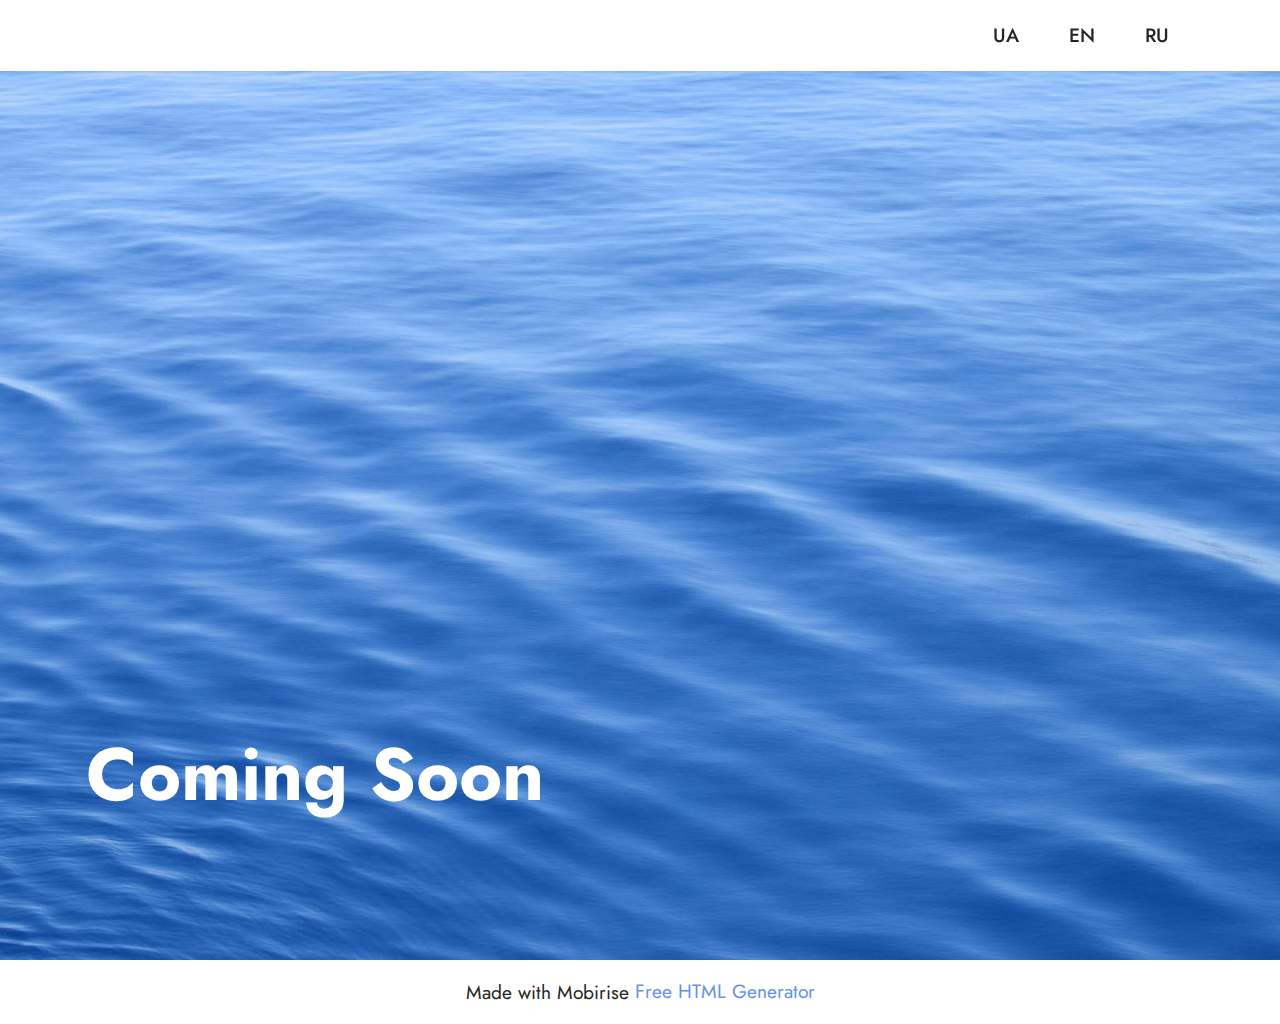
==== 1.html @ 1623196d "Add files via upload" ====
<!DOCTYPE html>
<html  >
<head>
  <!-- Site made with Mobirise Website Builder v5.6.11, https://mobirise.com -->
  <meta charset="UTF-8">
  <meta http-equiv="X-UA-Compatible" content="IE=edge">
  <meta name="generator" content="Mobirise v5.6.11, mobirise.com">
  <meta name="twitter:card" content="summary_large_image"/>
  <meta name="twitter:image:src" content="assets/images/1-meta.jpg">
  <meta property="og:image" content="assets/images/1-meta.jpg">
  <meta name="twitter:title" content="Корекція Гуманітарних Аномалій">
  <meta name="viewport" content="width=device-width, initial-scale=1, minimum-scale=1">
  <link rel="shortcut icon" href="assets/images/safe-1-128x128-1.png" type="image/x-icon">
  <meta name="description" content="">
  
  
  <title>Корекція Гуманітарних Аномалій</title>
  <link rel="stylesheet" href="assets/bootstrap/css/bootstrap.min.css">
  <link rel="stylesheet" href="assets/bootstrap/css/bootstrap-grid.min.css">
  <link rel="stylesheet" href="assets/bootstrap/css/bootstrap-reboot.min.css">
  <link rel="stylesheet" href="assets/dropdown/css/style.css">
  <link rel="stylesheet" href="assets/socicon/css/styles.css">
  <link rel="stylesheet" href="assets/theme/css/style.css">
  <link rel="preload" href="https://fonts.googleapis.com/css?family=Jost:100,200,300,400,500,600,700,800,900,100i,200i,300i,400i,500i,600i,700i,800i,900i&display=swap" as="style" onload="this.onload=null;this.rel='stylesheet'">
  <noscript><link rel="stylesheet" href="https://fonts.googleapis.com/css?family=Jost:100,200,300,400,500,600,700,800,900,100i,200i,300i,400i,500i,600i,700i,800i,900i&display=swap"></noscript>
  <link rel="preload" as="style" href="assets/mobirise/css/mbr-additional.css"><link rel="stylesheet" href="assets/mobirise/css/mbr-additional.css" type="text/css">
  
  
  
  
</head>
<body>
  
  <section data-bs-version="5.1" class="menu menu3 cid-tgyKdeMdoq" once="menu" id="menu3-1c">
    
    <nav class="navbar navbar-dropdown navbar-fixed-top navbar-expand-lg">
        <div class="container">
            <div class="navbar-brand">
                
                
            </div>
            <button class="navbar-toggler" type="button" data-toggle="collapse" data-bs-toggle="collapse" data-target="#navbarSupportedContent" data-bs-target="#navbarSupportedContent" aria-controls="navbarNavAltMarkup" aria-expanded="false" aria-label="Toggle navigation">
                <div class="hamburger">
                    <span></span>
                    <span></span>
                    <span></span>
                    <span></span>
                </div>
            </button>
            <div class="collapse navbar-collapse" id="navbarSupportedContent">
                <ul class="navbar-nav nav-dropdown nav-right navbar-nav-top-padding" data-app-modern-menu="true"><li class="nav-item"><a class="nav-link link text-black text-primary display-7" href="1.html">UA</a></li>
                    <li class="nav-item"><a class="nav-link link text-black text-primary display-7" href="index.html">EN</a></li>
                    <li class="nav-item"><a class="nav-link link text-black text-primary display-7" href="2.html">RU</a>
                    </li></ul>
                
                
            </div>
        </div>
    </nav>
</section>

<section data-bs-version="5.1" class="header4 cid-tgyqxJdFfT mbr-fullscreen" id="header4-15">

    
    
    <div class="container">
        <div class="row">
            <div class="content-wrap">
                <h1 class="mbr-section-title mbr-fonts-style mbr-white mb-3 display-1"><strong>Coming Soon</strong></h1>
                
                

                
            </div>
        </div>
    </div>
</section><section class="display-7" style="padding: 0;align-items: center;justify-content: center;flex-wrap: wrap;    align-content: center;display: flex;position: relative;height: 4rem;"><a href="https://mobiri.se/1626405" style="flex: 1 1;height: 4rem;position: absolute;width: 100%;z-index: 1;"><img alt="" style="height: 4rem;" src="[data-uri]"></a><p style="margin: 0;text-align: center;" class="display-7">Made with Mobirise &#8204;</p><a style="z-index:1" href="https://mobirise.com/html-builder.html">Free HTML Generator</a></section><script src="assets/bootstrap/js/bootstrap.bundle.min.js"></script>  <script src="assets/smoothscroll/smooth-scroll.js"></script>  <script src="assets/ytplayer/index.js"></script>  <script src="assets/dropdown/js/navbar-dropdown.js"></script>  <script src="assets/theme/js/script.js"></script>  
  
  
</body>
</html>
---- assets/dropdown/css/style.css ----
.navbar-dropdown {
  left: 0;
  padding: 0;
  position: absolute;
  right: 0;
  top: 0;
  transition: all 0.45s ease;
  z-index: 1030;
  background: #282828; }
  .navbar-dropdown .navbar-logo {
    margin-right: 0.8rem;
    transition: margin 0.3s ease-in-out;
    vertical-align: middle; }
    .navbar-dropdown .navbar-logo img {
      height: 3.125rem;
      transition: all 0.3s ease-in-out; }
    .navbar-dropdown .navbar-logo.mbr-iconfont {
      font-size: 3.125rem;
      line-height: 3.125rem; }
  .navbar-dropdown .navbar-caption {
    font-weight: 700;
    white-space: normal;
    vertical-align: -4px;
    line-height: 3.125rem !important; }
    .navbar-dropdown .navbar-caption, .navbar-dropdown .navbar-caption:hover {
      color: inherit;
      text-decoration: none; }
  .navbar-dropdown .mbr-iconfont + .navbar-caption {
    vertical-align: -1px; }
  .navbar-dropdown.navbar-fixed-top {
    position: fixed; }
  .navbar-dropdown .navbar-brand span {
    vertical-align: -4px; }
  .navbar-dropdown.bg-color.transparent {
    background: none; }
  .navbar-dropdown.navbar-short .navbar-brand {
    padding: 0.625rem 0; }
    .navbar-dropdown.navbar-short .navbar-brand span {
      vertical-align: -1px; }
  .navbar-dropdown.navbar-short .navbar-caption {
    line-height: 2.375rem !important;
    vertical-align: -2px; }
  .navbar-dropdown.navbar-short .navbar-logo {
    margin-right: 0.5rem; }
    .navbar-dropdown.navbar-short .navbar-logo img {
      height: 2.375rem; }
    .navbar-dropdown.navbar-short .navbar-logo.mbr-iconfont {
      font-size: 2.375rem;
      line-height: 2.375rem; }
  .navbar-dropdown.navbar-short .mbr-table-cell {
    height: 3.625rem; }
  .navbar-dropdown .navbar-close {
    left: 0.6875rem;
    position: fixed;
    top: 0.75rem;
    z-index: 1000; }
  .navbar-dropdown .hamburger-icon {
    content: "";
    display: inline-block;
    vertical-align: middle;
    width: 16px;
    -webkit-box-shadow: 0 -6px 0 1px #282828,0 0 0 1px #282828,0 6px 0 1px #282828;
    -moz-box-shadow: 0 -6px 0 1px #282828,0 0 0 1px #282828,0 6px 0 1px #282828;
    box-shadow: 0 -6px 0 1px #282828,0 0 0 1px #282828,0 6px 0 1px #282828; }

.dropdown-menu .dropdown-toggle[data-toggle="dropdown-submenu"]::after {
  border-bottom: 0.35em solid transparent;
  border-left: 0.35em solid;
  border-right: 0;
  border-top: 0.35em solid transparent;
  margin-left: 0.3rem; }

.dropdown-menu .dropdown-item:focus {
  outline: 0; }

.nav-dropdown {
  font-size: 0.75rem;
  font-weight: 500;
  height: auto !important; }
  .nav-dropdown .nav-btn {
    padding-left: 1rem; }
  .nav-dropdown .link {
    margin: .667em 1.667em;
    font-weight: 500;
    padding: 0;
    transition: color .2s ease-in-out; }
    .nav-dropdown .link.dropdown-toggle {
      margin-right: 2.583em; }
      .nav-dropdown .link.dropdown-toggle::after {
        margin-left: .25rem;
        border-top: 0.35em solid;
        border-right: 0.35em solid transparent;
        border-left: 0.35em solid transparent;
        border-bottom: 0; }
      .nav-dropdown .link.dropdown-toggle[aria-expanded="true"] {
        margin: 0;
        padding: 0.667em 3.263em  0.667em 1.667em; }
  .nav-dropdown .link::after,
  .nav-dropdown .dropdown-item::after {
    color: inherit; }
  .nav-dropdown .btn {
    font-size: 0.75rem;
    font-weight: 700;
    letter-spacing: 0;
    margin-bottom: 0;
    padding-left: 1.25rem;
    padding-right: 1.25rem; }
  .nav-dropdown .dropdown-menu {
    border-radius: 0;
    border: 0;
    left: 0;
    margin: 0;
    padding-bottom: 1.25rem;
    padding-top: 1.25rem;
    position: relative; }
  .nav-dropdown .dropdown-submenu {
    margin-left: 0.125rem;
    top: 0; }
  .nav-dropdown .dropdown-item {
    font-weight: 500;
    line-height: 2;
    padding: 0.3846em 4.615em 0.3846em 1.5385em;
    position: relative;
    transition: color .2s ease-in-out, background-color .2s ease-in-out; }
    .nav-dropdown .dropdown-item::after {
      margin-top: -0.3077em;
      position: absolute;
      right: 1.1538em;
      top: 50%; }
    .nav-dropdown .dropdown-item:focus, .nav-dropdown .dropdown-item:hover {
      background: none; }

@media (max-width: 767px) {
  .nav-dropdown.navbar-toggleable-sm {
    bottom: 0;
    display: none;
    left: 0;
    overflow-x: hidden;
    position: fixed;
    top: 0;
    transform: translateX(-100%);
    -ms-transform: translateX(-100%);
    -webkit-transform: translateX(-100%);
    width: 18.75rem;
    z-index: 999; } }
.nav-dropdown.navbar-toggleable-xl {
  bottom: 0;
  display: none;
  left: 0;
  overflow-x: hidden;
  position: fixed;
  top: 0;
  transform: translateX(-100%);
  -ms-transform: translateX(-100%);
  -webkit-transform: translateX(-100%);
  width: 18.75rem;
  z-index: 999; }

.nav-dropdown-sm {
  display: block !important;
  overflow-x: hidden;
  overflow: auto;
  padding-top: 3.875rem; }
  .nav-dropdown-sm::after {
    content: "";
    display: block;
    height: 3rem;
    width: 100%; }
  .nav-dropdown-sm.collapse.in ~ .navbar-close {
    display: block !important; }
  .nav-dropdown-sm.collapsing, .nav-dropdown-sm.collapse.in {
    transform: translateX(0);
    -ms-transform: translateX(0);
    -webkit-transform: translateX(0);
    transition: all 0.25s ease-out;
    -webkit-transition: all 0.25s ease-out;
    background: #282828; }
  .nav-dropdown-sm.collapsing[aria-expanded="false"] {
    transform: translateX(-100%);
    -ms-transform: translateX(-100%);
    -webkit-transform: translateX(-100%); }
  .nav-dropdown-sm .nav-item {
    display: block;
    margin-left: 0 !important;
    padding-left: 0; }
  .nav-dropdown-sm .link,
  .nav-dropdown-sm .dropdown-item {
    border-top: 1px dotted rgba(255, 255, 255, 0.1);
    font-size: 0.8125rem;
    line-height: 1.6;
    margin: 0 !important;
    padding: 0.875rem 2.4rem 0.875rem 1.5625rem !important;
    position: relative;
    white-space: normal; }
    .nav-dropdown-sm .link:focus, .nav-dropdown-sm .link:hover,
    .nav-dropdown-sm .dropdown-item:focus,
    .nav-dropdown-sm .dropdown-item:hover {
      background: rgba(0, 0, 0, 0.2) !important;
      color: #c0a375; }
  .nav-dropdown-sm .nav-btn {
    position: relative;
    padding: 1.5625rem 1.5625rem 0 1.5625rem; }
    .nav-dropdown-sm .nav-btn::before {
      border-top: 1px dotted rgba(255, 255, 255, 0.1);
      content: "";
      left: 0;
      position: absolute;
      top: 0;
      width: 100%; }
    .nav-dropdown-sm .nav-btn + .nav-btn {
      padding-top: 0.625rem; }
      .nav-dropdown-sm .nav-btn + .nav-btn::before {
        display: none; }
  .nav-dropdown-sm .btn {
    padding: 0.625rem 0; }
  .nav-dropdown-sm .dropdown-toggle[data-toggle="dropdown-submenu"]::after {
    margin-left: .25rem;
    border-top: 0.35em solid;
    border-right: 0.35em solid transparent;
    border-left: 0.35em solid transparent;
    border-bottom: 0; }
  .nav-dropdown-sm .dropdown-toggle[data-toggle="dropdown-submenu"][aria-expanded="true"]::after {
    border-top: 0;
    border-right: 0.35em solid transparent;
    border-left: 0.35em solid transparent;
    border-bottom: 0.35em solid; }
  .nav-dropdown-sm .dropdown-menu {
    margin: 0;
    padding: 0;
    position: relative;
    top: 0;
    left: 0;
    width: 100%;
    border: 0;
    float: none;
    border-radius: 0;
    background: none; }
  .nav-dropdown-sm .dropdown-submenu {
    left: 100%;
    margin-left: 0.125rem;
    margin-top: -1.25rem;
    top: 0; }

.navbar-toggleable-sm .nav-dropdown .dropdown-menu {
  position: absolute; }

.navbar-toggleable-sm .nav-dropdown .dropdown-submenu {
  left: 100%;
  margin-left: 0.125rem;
  margin-top: -1.25rem;
  top: 0; }

.navbar-toggleable-sm.opened .nav-dropdown .dropdown-menu {
  position: relative; }

.navbar-toggleable-sm.opened .nav-dropdown .dropdown-submenu {
  left: 0;
  margin-left: 00rem;
  margin-top: 0rem;
  top: 0; }

.is-builder .nav-dropdown.collapsing {
  transition: none !important; }
---- assets/socicon/css/styles.css ----
@charset "UTF-8";

@font-face {
  font-family: 'Socicon';
  src:  url('../fonts/socicon.eot');
  src:  url('../fonts/socicon.eot?#iefix') format('embedded-opentype'),
    url('../fonts/socicon.woff2') format('woff2'),
    url('../fonts/socicon.ttf') format('truetype'),
    url('../fonts/socicon.woff') format('woff'),
    url('../fonts/socicon.svg#socicon') format('svg');
  font-weight: normal;
  font-style: normal;
  font-display: swap;
}

[data-icon]:before {
  font-family: "socicon" !important;
  content: attr(data-icon);
  font-style: normal !important;
  font-weight: normal !important;
  font-variant: normal !important;
  text-transform: none !important;
  speak: none;
  line-height: 1;
  -webkit-font-smoothing: antialiased;
  -moz-osx-font-smoothing: grayscale;
}

[class^="socicon-"], [class*=" socicon-"] {
  /* use !important to prevent issues with browser extensions that change fonts */
  font-family: 'Socicon' !important;
  speak: none;
  font-style: normal;
  font-weight: normal;
  font-variant: normal;
  text-transform: none;
  line-height: 1;

  /* Better Font Rendering =========== */
  -webkit-font-smoothing: antialiased;
  -moz-osx-font-smoothing: grayscale;
}

.socicon-eitaa:before {
  content: "\e97c";
}
.socicon-soroush:before {
  content: "\e97d";
}
.socicon-bale:before {
  content: "\e97e";
}
.socicon-zazzle:before {
  content: "\e97b";
}
.socicon-society6:before {
  content: "\e97a";
}
.socicon-redbubble:before {
  content: "\e979";
}
.socicon-avvo:before {
  content: "\e978";
}
.socicon-stitcher:before {
  content: "\e977";
}
.socicon-googlehangouts:before {
  content: "\e974";
}
.socicon-dlive:before {
  content: "\e975";
}
.socicon-vsco:before {
  content: "\e976";
}
.socicon-flipboard:before {
  content: "\e973";
}
.socicon-ubuntu:before {
  content: "\e958";
}
.socicon-artstation:before {
  content: "\e959";
}
.socicon-invision:before {
  content: "\e95a";
}
.socicon-torial:before {
  content: "\e95b";
}
.socicon-collectorz:before {
  content: "\e95c";
}
.socicon-seenthis:before {
  content: "\e95d";
}
.socicon-googleplaymusic:before {
  content: "\e95e";
}
.socicon-debian:before {
  content: "\e95f";
}
.socicon-filmfreeway:before {
  content: "\e960";
}
.socicon-gnome:before {
  content: "\e961";
}
.socicon-itchio:before {
  content: "\e962";
}
.socicon-jamendo:before {
  content: "\e963";
}
.socicon-mix:before {
  content: "\e964";
}
.socicon-sharepoint:before {
  content: "\e965";
}
.socicon-tinder:before {
  content: "\e966";
}
.socicon-windguru:before {
  content: "\e967";
}
.socicon-cdbaby:before {
  content: "\e968";
}
.socicon-elementaryos:before {
  content: "\e969";
}
.socicon-stage32:before {
  content: "\e96a";
}
.socicon-tiktok:before {
  content: "\e96b";
}
.socicon-gitter:before {
  content: "\e96c";
}
.socicon-letterboxd:before {
  content: "\e96d";
}
.socicon-threema:before {
  content: "\e96e";
}
.socicon-splice:before {
  content: "\e96f";
}
.socicon-metapop:before {
  content: "\e970";
}
.socicon-naver:before {
  content: "\e971";
}
.socicon-remote:before {
  content: "\e972";
}
.socicon-internet:before {
  content: "\e957";
}
.socicon-moddb:before {
  content: "\e94b";
}
.socicon-indiedb:before {
  content: "\e94c";
}
.socicon-traxsource:before {
  content: "\e94d";
}
.socicon-gamefor:before {
  content: "\e94e";
}
.socicon-pixiv:before {
  content: "\e94f";
}
.socicon-myanimelist:before {
  content: "\e950";
}
.socicon-blackberry:before {
  content: "\e951";
}
.socicon-wickr:before {
  content: "\e952";
}
.socicon-spip:before {
  content: "\e953";
}
.socicon-napster:before {
  content: "\e954";
}
.socicon-beatport:before {
  content: "\e955";
}
.socicon-hackerone:before {
  content: "\e956";
}
.socicon-hackernews:before {
  content: "\e946";
}
.socicon-smashwords:before {
  content: "\e947";
}
.socicon-kobo:before {
  content: "\e948";
}
.socicon-bookbub:before {
  content: "\e949";
}
.socicon-mailru:before {
  content: "\e94a";
}
.socicon-gitlab:before {
  content: "\e945";
}
.socicon-instructables:before {
  content: "\e944";
}
.socicon-portfolio:before {
  content: "\e943";
}
.socicon-codered:before {
  content: "\e940";
}
.socicon-origin:before {
  content: "\e941";
}
.socicon-nextdoor:before {
  content: "\e942";
}
.socicon-udemy:before {
  content: "\e93f";
}
.socicon-livemaster:before {
  content: "\e93e";
}
.socicon-crunchbase:before {
  content: "\e93b";
}
.socicon-homefy:before {
  content: "\e93c";
}
.socicon-calendly:before {
  content: "\e93d";
}
.socicon-realtor:before {
  content: "\e90f";
}
.socicon-tidal:before {
  content: "\e910";
}
.socicon-qobuz:before {
  content: "\e911";
}
.socicon-natgeo:before {
  content: "\e912";
}
.socicon-mastodon:before {
  content: "\e913";
}
.socicon-unsplash:before {
  content: "\e914";
}
.socicon-homeadvisor:before {
  content: "\e915";
}
.socicon-angieslist:before {
  content: "\e916";
}
.socicon-codepen:before {
  content: "\e917";
}
.socicon-slack:before {
  content: "\e918";
}
.socicon-openaigym:before {
  content: "\e919";
}
.socicon-logmein:before {
  content: "\e91a";
}
.socicon-fiverr:before {
  content: "\e91b";
}
.socicon-gotomeeting:before {
  content: "\e91c";
}
.socicon-aliexpress:before {
  content: "\e91d";
}
.socicon-guru:before {
  content: "\e91e";
}
.socicon-appstore:before {
  content: "\e91f";
}
.socicon-homes:before {
  content: "\e920";
}
.socicon-zoom:before {
  content: "\e921";
}
.socicon-alibaba:before {
  content: "\e922";
}
.socicon-craigslist:before {
  content: "\e923";
}
.socicon-wix:before {
  content: "\e924";
}
.socicon-redfin:before {
  content: "\e925";
}
.socicon-googlecalendar:before {
  content: "\e926";
}
.socicon-shopify:before {
  content: "\e927";
}
.socicon-freelancer:before {
  content: "\e928";
}
.socicon-seedrs:before {
  content: "\e929";
}
.socicon-bing:before {
  content: "\e92a";
}
.socicon-doodle:before {
  content: "\e92b";
}
.socicon-bonanza:before {
  content: "\e92c";
}
.socicon-squarespace:before {
  content: "\e92d";
}
.socicon-toptal:before {
  content: "\e92e";
}
.socicon-gust:before {
  content: "\e92f";
}
.socicon-ask:before {
  content: "\e930";
}
.socicon-trulia:before {
  content: "\e931";
}
.socicon-loomly:before {
  content: "\e932";
}
.socicon-ghost:before {
  content: "\e933";
}
.socicon-upwork:before {
  content: "\e934";
}
.socicon-fundable:before {
  content: "\e935";
}
.socicon-booking:before {
  content: "\e936";
}
.socicon-googlemaps:before {
  content: "\e937";
}
.socicon-zillow:before {
  content: "\e938";
}
.socicon-niconico:before {
  content: "\e939";
}
.socicon-toneden:before {
  content: "\e93a";
}
.socicon-augment:before {
  content: "\e908";
}
.socicon-bitbucket:before {
  content: "\e909";
}
.socicon-fyuse:before {
  content: "\e90a";
}
.socicon-yt-gaming:before {
  content: "\e90b";
}
.socicon-sketchfab:before {
  content: "\e90c";
}
.socicon-mobcrush:before {
  content: "\e90d";
}
.socicon-microsoft:before {
  content: "\e90e";
}
.socicon-pandora:before {
  content: "\e907";
}
.socicon-messenger:before {
  content: "\e906";
}
.socicon-gamewisp:before {
  content: "\e905";
}
.socicon-bloglovin:before {
  content: "\e904";
}
.socicon-tunein:before {
  content: "\e903";
}
.socicon-gamejolt:before {
  content: "\e901";
}
.socicon-trello:before {
  content: "\e902";
}
.socicon-spreadshirt:before {
  content: "\e900";
}
.socicon-500px:before {
  content: "\e000";
}
.socicon-8tracks:before {
  content: "\e001";
}
.socicon-airbnb:before {
  content: "\e002";
}
.socicon-alliance:before {
  content: "\e003";
}
.socicon-amazon:before {
  content: "\e004";
}
.socicon-amplement:before {
  content: "\e005";
}
.socicon-android:before {
  content: "\e006";
}
.socicon-angellist:before {
  content: "\e007";
}
.socicon-apple:before {
  content: "\e008";
}
.socicon-appnet:before {
  content: "\e009";
}
.socicon-baidu:before {
  content: "\e00a";
}
.socicon-bandcamp:before {
  content: "\e00b";
}
.socicon-battlenet:before {
  content: "\e00c";
}
.socicon-mixer:before {
  content: "\e00d";
}
.socicon-bebee:before {
  content: "\e00e";
}
.socicon-bebo:before {
  content: "\e00f";
}
.socicon-behance:before {
  content: "\e010";
}
.socicon-blizzard:before {
  content: "\e011";
}
.socicon-blogger:before {
  content: "\e012";
}
.socicon-buffer:before {
  content: "\e013";
}
.socicon-chrome:before {
  content: "\e014";
}
.socicon-coderwall:before {
  content: "\e015";
}
.socicon-curse:before {
  content: "\e016";
}
.socicon-dailymotion:before {
  content: "\e017";
}
.socicon-deezer:before {
  content: "\e018";
}
.socicon-delicious:before {
  content: "\e019";
}
.socicon-deviantart:before {
  content: "\e01a";
}
.socicon-diablo:before {
  content: "\e01b";
}
.socicon-digg:before {
  content: "\e01c";
}
.socicon-discord:before {
  content: "\e01d";
}
.socicon-disqus:before {
  content: "\e01e";
}
.socicon-douban:before {
  content: "\e01f";
}
.socicon-draugiem:before {
  content: "\e020";
}
.socicon-dribbble:before {
  content: "\e021";
}
.socicon-drupal:before {
  content: "\e022";
}
.socicon-ebay:before {
  content: "\e023";
}
.socicon-ello:before {
  content: "\e024";
}
.socicon-endomodo:before {
  content: "\e025";
}
.socicon-envato:before {
  content: "\e026";
}
.socicon-etsy:before {
  content: "\e027";
}
.socicon-facebook:before {
  content: "\e028";
}
.socicon-feedburner:before {
  content: "\e029";
}
.socicon-filmweb:before {
  content: "\e02a";
}
.socicon-firefox:before {
  content: "\e02b";
}
.socicon-flattr:before {
  content: "\e02c";
}
.socicon-flickr:before {
  content: "\e02d";
}
.socicon-formulr:before {
  content: "\e02e";
}
.socicon-forrst:before {
  content: "\e02f";
}
.socicon-foursquare:before {
  content: "\e030";
}
.socicon-friendfeed:before {
  content: "\e031";
}
.socicon-github:before {
  content: "\e032";
}
.socicon-goodreads:before {
  content: "\e033";
}
.socicon-google:before {
  content: "\e034";
}
.socicon-googlescholar:before {
  content: "\e035";
}
.socicon-googlegroups:before {
  content: "\e036";
}
.socicon-googlephotos:before {
  content: "\e037";
}
.socicon-googleplus:before {
  content: "\e038";
}
.socicon-grooveshark:before {
  content: "\e039";
}
.socicon-hackerrank:before {
  content: "\e03a";
}
.socicon-hearthstone:before {
  content: "\e03b";
}
.socicon-hellocoton:before {
  content: "\e03c";
}
.socicon-heroes:before {
  content: "\e03d";
}
.socicon-smashcast:before {
  content: "\e03e";
}
.socicon-horde:before {
  content: "\e03f";
}
.socicon-houzz:before {
  content: "\e040";
}
.socicon-icq:before {
  content: "\e041";
}
.socicon-identica:before {
  content: "\e042";
}
.socicon-imdb:before {
  content: "\e043";
}
.socicon-instagram:before {
  content: "\e044";
}
.socicon-issuu:before {
  content: "\e045";
}
.socicon-istock:before {
  content: "\e046";
}
.socicon-itunes:before {
  content: "\e047";
}
.socicon-keybase:before {
  content: "\e048";
}
.socicon-lanyrd:before {
  content: "\e049";
}
.socicon-lastfm:before {
  content: "\e04a";
}
.socicon-line:before {
  content: "\e04b";
}
.socicon-linkedin:before {
  content: "\e04c";
}
.socicon-livejournal:before {
  content: "\e04d";
}
.socicon-lyft:before {
  content: "\e04e";
}
.socicon-macos:before {
  content: "\e04f";
}
.socicon-mail:before {
  content: "\e050";
}
.socicon-medium:before {
  content: "\e051";
}
.socicon-meetup:before {
  content: "\e052";
}
.socicon-mixcloud:before {
  content: "\e053";
}
.socicon-modelmayhem:before {
  content: "\e054";
}
.socicon-mumble:before {
  content: "\e055";
}
.socicon-myspace:before {
  content: "\e056";
}
.socicon-newsvine:before {
  content: "\e057";
}
.socicon-nintendo:before {
  content: "\e058";
}
.socicon-npm:before {
  content: "\e059";
}
.socicon-odnoklassniki:before {
  content: "\e05a";
}
.socicon-openid:before {
  content: "\e05b";
}
.socicon-opera:before {
  content: "\e05c";
}
.socicon-outlook:before {
  content: "\e05d";
}
.socicon-overwatch:before {
  content: "\e05e";
}
.socicon-patreon:before {
  content: "\e05f";
}
.socicon-paypal:before {
  content: "\e060";
}
.socicon-periscope:before {
  content: "\e061";
}
.socicon-persona:before {
  content: "\e062";
}
.socicon-pinterest:before {
  content: "\e063";
}
.socicon-play:before {
  content: "\e064";
}
.socicon-player:before {
  content: "\e065";
}
.socicon-playstation:before {
  content: "\e066";
}
.socicon-pocket:before {
  content: "\e067";
}
.socicon-qq:before {
  content: "\e068";
}
.socicon-quora:before {
  content: "\e069";
}
.socicon-raidcall:before {
  content: "\e06a";
}
.socicon-ravelry:before {
  content: "\e06b";
}
.socicon-reddit:before {
  content: "\e06c";
}
.socicon-renren:before {
  content: "\e06d";
}
.socicon-researchgate:before {
  content: "\e06e";
}
.socicon-residentadvisor:before {
  content: "\e06f";
}
.socicon-reverbnation:before {
  content: "\e070";
}
.socicon-rss:before {
  content: "\e071";
}
.socicon-sharethis:before {
  content: "\e072";
}
.socicon-skype:before {
  content: "\e073";
}
.socicon-slideshare:before {
  content: "\e074";
}
.socicon-smugmug:before {
  content: "\e075";
}
.socicon-snapchat:before {
  content: "\e076";
}
.socicon-songkick:before {
  content: "\e077";
}
.socicon-soundcloud:before {
  content: "\e078";
}
.socicon-spotify:before {
  content: "\e079";
}
.socicon-stackexchange:before {
  content: "\e07a";
}
.socicon-stackoverflow:before {
  content: "\e07b";
}
.socicon-starcraft:before {
  content: "\e07c";
}
.socicon-stayfriends:before {
  content: "\e07d";
}
.socicon-steam:before {
  content: "\e07e";
}
.socicon-storehouse:before {
  content: "\e07f";
}
.socicon-strava:before {
  content: "\e080";
}
.socicon-streamjar:before {
  content: "\e081";
}
.socicon-stumbleupon:before {
  content: "\e082";
}
.socicon-swarm:before {
  content: "\e083";
}
.socicon-teamspeak:before {
  content: "\e084";
}
.socicon-teamviewer:before {
  content: "\e085";
}
.socicon-technorati:before {
  content: "\e086";
}
.socicon-telegram:before {
  content: "\e087";
}
.socicon-tripadvisor:before {
  content: "\e088";
}
.socicon-tripit:before {
  content: "\e089";
}
.socicon-triplej:before {
  content: "\e08a";
}
.socicon-tumblr:before {
  content: "\e08b";
}
.socicon-twitch:before {
  content: "\e08c";
}
.socicon-twitter:before {
  content: "\e08d";
}
.socicon-uber:before {
  content: "\e08e";
}
.socicon-ventrilo:before {
  content: "\e08f";
}
.socicon-viadeo:before {
  content: "\e090";
}
.socicon-viber:before {
  content: "\e091";
}
.socicon-viewbug:before {
  content: "\e092";
}
.socicon-vimeo:before {
  content: "\e093";
}
.socicon-vine:before {
  content: "\e094";
}
.socicon-vkontakte:before {
  content: "\e095";
}
.socicon-warcraft:before {
  content: "\e096";
}
.socicon-wechat:before {
  content: "\e097";
}
.socicon-weibo:before {
  content: "\e098";
}
.socicon-whatsapp:before {
  content: "\e099";
}
.socicon-wikipedia:before {
  content: "\e09a";
}
.socicon-windows:before {
  content: "\e09b";
}
.socicon-wordpress:before {
  content: "\e09c";
}
.socicon-wykop:before {
  content: "\e09d";
}
.socicon-xbox:before {
  content: "\e09e";
}
.socicon-xing:before {
  content: "\e09f";
}
.socicon-yahoo:before {
  content: "\e0a0";
}
.socicon-yammer:before {
  content: "\e0a1";
}
.socicon-yandex:before {
  content: "\e0a2";
}
.socicon-yelp:before {
  content: "\e0a3";
}
.socicon-younow:before {
  content: "\e0a4";
}
.socicon-youtube:before {
  content: "\e0a5";
}
.socicon-zapier:before {
  content: "\e0a6";
}
.socicon-zerply:before {
  content: "\e0a7";
}
.socicon-zomato:before {
  content: "\e0a8";
}
.socicon-zynga:before {
  content: "\e0a9";
}
---- assets/theme/css/style.css ----
@charset "UTF-8";
section {
  background-color: #ffffff;
}

body {
  font-style: normal;
  line-height: 1.5;
  font-weight: 400;
  color: #232323;
  position: relative;
}

button {
  background-color: transparent;
  border-color: transparent;
}

section,
.container,
.container-fluid {
  position: relative;
  word-wrap: break-word;
}

a.mbr-iconfont:hover {
  text-decoration: none;
}

.article .lead p,
.article .lead ul,
.article .lead ol,
.article .lead pre,
.article .lead blockquote {
  margin-bottom: 0;
}

a {
  font-style: normal;
  font-weight: 400;
  cursor: pointer;
}
a, a:hover {
  text-decoration: none;
}

.mbr-section-title {
  font-style: normal;
  line-height: 1.3;
}

.mbr-section-subtitle {
  line-height: 1.3;
}

.mbr-text {
  font-style: normal;
  line-height: 1.7;
}

h1,
h2,
h3,
h4,
h5,
h6,
.display-1,
.display-2,
.display-4,
.display-5,
.display-7,
span,
p,
a {
  line-height: 1;
  word-break: break-word;
  word-wrap: break-word;
  font-weight: 400;
}

b,
strong {
  font-weight: bold;
}

input:-webkit-autofill, input:-webkit-autofill:hover, input:-webkit-autofill:focus, input:-webkit-autofill:active {
  transition-delay: 9999s;
  -webkit-transition-property: background-color, color;
  transition-property: background-color, color;
}

textarea[type=hidden] {
  display: none;
}

section {
  background-position: 50% 50%;
  background-repeat: no-repeat;
  background-size: cover;
}
section .mbr-background-video,
section .mbr-background-video-preview {
  position: absolute;
  bottom: 0;
  left: 0;
  right: 0;
  top: 0;
}

.hidden {
  visibility: hidden;
}

.mbr-z-index20 {
  z-index: 20;
}

/*! Base colors */
.mbr-white {
  color: #ffffff;
}

.mbr-black {
  color: #111111;
}

.mbr-bg-white {
  background-color: #ffffff;
}

.mbr-bg-black {
  background-color: #000000;
}

/*! Text-aligns */
.align-left {
  text-align: left;
}

.align-center {
  text-align: center;
}

.align-right {
  text-align: right;
}

/*! Font-weight  */
.mbr-light {
  font-weight: 300;
}

.mbr-regular {
  font-weight: 400;
}

.mbr-semibold {
  font-weight: 500;
}

.mbr-bold {
  font-weight: 700;
}

/*! Media  */
.media-content {
  flex-basis: 100%;
}

.media-container-row {
  display: flex;
  flex-direction: row;
  flex-wrap: wrap;
  justify-content: center;
  align-content: center;
  align-items: start;
}
.media-container-row .media-size-item {
  width: 400px;
}

.media-container-column {
  display: flex;
  flex-direction: column;
  flex-wrap: wrap;
  justify-content: center;
  align-content: center;
  align-items: stretch;
}
.media-container-column > * {
  width: 100%;
}

@media (min-width: 992px) {
  .media-container-row {
    flex-wrap: nowrap;
  }
}
figure {
  margin-bottom: 0;
  overflow: hidden;
}

figure[mbr-media-size] {
  transition: width 0.1s;
}

img,
iframe {
  display: block;
  width: 100%;
}

.card {
  background-color: transparent;
  border: none;
}

.card-box {
  width: 100%;
}

.card-img {
  text-align: center;
  flex-shrink: 0;
  -webkit-flex-shrink: 0;
}

.media {
  max-width: 100%;
  margin: 0 auto;
}

.mbr-figure {
  align-self: center;
}

.media-container > div {
  max-width: 100%;
}

.mbr-figure img,
.card-img img {
  width: 100%;
}

@media (max-width: 991px) {
  .media-size-item {
    width: auto !important;
  }

  .media {
    width: auto;
  }

  .mbr-figure {
    width: 100% !important;
  }
}
/*! Buttons */
.mbr-section-btn {
  margin-left: -0.6rem;
  margin-right: -0.6rem;
  font-size: 0;
}

.btn {
  font-weight: 600;
  border-width: 1px;
  font-style: normal;
  margin: 0.6rem 0.6rem;
  white-space: normal;
  transition: all 0.2s ease-in-out;
  display: inline-flex;
  align-items: center;
  justify-content: center;
  word-break: break-word;
}

.btn-sm {
  font-weight: 600;
  letter-spacing: 0px;
  transition: all 0.3s ease-in-out;
}

.btn-md {
  font-weight: 600;
  letter-spacing: 0px;
  transition: all 0.3s ease-in-out;
}

.btn-lg {
  font-weight: 600;
  letter-spacing: 0px;
  transition: all 0.3s ease-in-out;
}

.btn-form {
  margin: 0;
}
.btn-form:hover {
  cursor: pointer;
}

nav .mbr-section-btn {
  margin-left: 0rem;
  margin-right: 0rem;
}

/*! Btn icon margin */
.btn .mbr-iconfont,
.btn.btn-sm .mbr-iconfont {
  order: 1;
  cursor: pointer;
  margin-left: 0.5rem;
  vertical-align: sub;
}

.btn.btn-md .mbr-iconfont,
.btn.btn-md .mbr-iconfont {
  margin-left: 0.8rem;
}

.mbr-regular {
  font-weight: 400;
}

.mbr-semibold {
  font-weight: 500;
}

.mbr-bold {
  font-weight: 700;
}

[type=submit] {
  -webkit-appearance: none;
}

/*! Full-screen */
.mbr-fullscreen .mbr-overlay {
  min-height: 100vh;
}

.mbr-fullscreen {
  display: flex;
  display: -moz-flex;
  display: -ms-flex;
  display: -o-flex;
  align-items: center;
  min-height: 100vh;
  padding-top: 3rem;
  padding-bottom: 3rem;
}

/*! Map */
.map {
  height: 25rem;
  position: relative;
}
.map iframe {
  width: 100%;
  height: 100%;
}

/*! Scroll to top arrow */
.mbr-arrow-up {
  bottom: 25px;
  right: 90px;
  position: fixed;
  text-align: right;
  z-index: 5000;
  color: #ffffff;
  font-size: 22px;
}

.mbr-arrow-up a {
  background: rgba(0, 0, 0, 0.2);
  border-radius: 50%;
  color: #fff;
  display: inline-block;
  height: 60px;
  width: 60px;
  border: 2px solid #fff;
  outline-style: none !important;
  position: relative;
  text-decoration: none;
  transition: all 0.3s ease-in-out;
  cursor: pointer;
  text-align: center;
}
.mbr-arrow-up a:hover {
  background-color: rgba(0, 0, 0, 0.4);
}
.mbr-arrow-up a i {
  line-height: 60px;
}

.mbr-arrow-up-icon {
  display: block;
  color: #fff;
}

.mbr-arrow-up-icon::before {
  content: "›";
  display: inline-block;
  font-family: serif;
  font-size: 22px;
  line-height: 1;
  font-style: normal;
  position: relative;
  top: 6px;
  left: -4px;
  transform: rotate(-90deg);
}

/*! Arrow Down */
.mbr-arrow {
  position: absolute;
  bottom: 45px;
  left: 50%;
  width: 60px;
  height: 60px;
  cursor: pointer;
  background-color: rgba(80, 80, 80, 0.5);
  border-radius: 50%;
  transform: translateX(-50%);
}
@media (max-width: 767px) {
  .mbr-arrow {
    display: none;
  }
}
.mbr-arrow > a {
  display: inline-block;
  text-decoration: none;
  outline-style: none;
  -webkit-animation: arrowdown 1.7s ease-in-out infinite;
          animation: arrowdown 1.7s ease-in-out infinite;
  color: #ffffff;
}
.mbr-arrow > a > i {
  position: absolute;
  top: -2px;
  left: 15px;
  font-size: 2rem;
}

#scrollToTop a i::before {
  content: "";
  position: absolute;
  display: block;
  border-bottom: 2.5px solid #fff;
  border-left: 2.5px solid #fff;
  width: 27.8%;
  height: 27.8%;
  left: 50%;
  top: 51%;
  transform: translateY(-30%) translateX(-50%) rotate(135deg);
}

@keyframes arrowdown {
  0% {
    transform: translateY(0px);
  }
  50% {
    transform: translateY(-5px);
  }
  100% {
    transform: translateY(0px);
  }
}
@-webkit-keyframes arrowdown {
  0% {
    transform: translateY(0px);
  }
  50% {
    transform: translateY(-5px);
  }
  100% {
    transform: translateY(0px);
  }
}
@media (max-width: 500px) {
  .mbr-arrow-up {
    left: 0;
    right: 0;
    text-align: center;
  }
}
/*Gradients animation*/
@keyframes gradient-animation {
  from {
    background-position: 0% 100%;
    -webkit-animation-timing-function: ease-in-out;
            animation-timing-function: ease-in-out;
  }
  to {
    background-position: 100% 0%;
    -webkit-animation-timing-function: ease-in-out;
            animation-timing-function: ease-in-out;
  }
}
@-webkit-keyframes gradient-animation {
  from {
    background-position: 0% 100%;
    -webkit-animation-timing-function: ease-in-out;
            animation-timing-function: ease-in-out;
  }
  to {
    background-position: 100% 0%;
    -webkit-animation-timing-function: ease-in-out;
            animation-timing-function: ease-in-out;
  }
}
.bg-gradient {
  background-size: 200% 200%;
  animation: gradient-animation 5s infinite alternate;
  -webkit-animation: gradient-animation 5s infinite alternate;
}

.menu .navbar-brand {
  display: -webkit-flex;
}
.menu .navbar-brand span {
  display: flex;
  display: -webkit-flex;
}
.menu .navbar-brand .navbar-caption-wrap {
  display: -webkit-flex;
}
.menu .navbar-brand .navbar-logo img {
  display: -webkit-flex;
  width: auto;
}
@media (min-width: 768px) and (max-width: 991px) {
  .menu .navbar-toggleable-sm .navbar-nav {
    display: -ms-flexbox;
  }
}
@media (max-width: 991px) {
  .menu .navbar-collapse {
    max-height: 93.5vh;
  }
  .menu .navbar-collapse.show {
    overflow: auto;
  }
}
@media (min-width: 992px) {
  .menu .navbar-nav.nav-dropdown {
    display: -webkit-flex;
  }
  .menu .navbar-toggleable-sm .navbar-collapse {
    display: -webkit-flex !important;
  }
  .menu .collapsed .navbar-collapse {
    max-height: 93.5vh;
  }
  .menu .collapsed .navbar-collapse.show {
    overflow: auto;
  }
}
@media (max-width: 767px) {
  .menu .navbar-collapse {
    max-height: 80vh;
  }
}

.nav-link .mbr-iconfont {
  margin-right: 0.5rem;
}

.navbar {
  display: -webkit-flex;
  -webkit-flex-wrap: wrap;
  -webkit-align-items: center;
  -webkit-justify-content: space-between;
}

.navbar-collapse {
  -webkit-flex-basis: 100%;
  -webkit-flex-grow: 1;
  -webkit-align-items: center;
}

.nav-dropdown .link {
  padding: 0.667em 1.667em !important;
  margin: 0 !important;
}

.nav {
  display: -webkit-flex;
  -webkit-flex-wrap: wrap;
}

.row {
  display: -webkit-flex;
  -webkit-flex-wrap: wrap;
}

.justify-content-center {
  -webkit-justify-content: center;
}

.form-inline {
  display: -webkit-flex;
}

.card-wrapper {
  -webkit-flex: 1;
}

.carousel-control {
  z-index: 10;
  display: -webkit-flex;
}

.carousel-controls {
  display: -webkit-flex;
}

.media {
  display: -webkit-flex;
}

.form-group:focus {
  outline: none;
}

.jq-selectbox__select {
  padding: 7px 0;
  position: relative;
}

.jq-selectbox__dropdown {
  overflow: hidden;
  border-radius: 10px;
  position: absolute;
  top: 100%;
  left: 0 !important;
  width: 100% !important;
}

.jq-selectbox__trigger-arrow {
  right: 0;
  transform: translateY(-50%);
}

.jq-selectbox li {
  padding: 1.07em 0.5em;
}

input[type=range] {
  padding-left: 0 !important;
  padding-right: 0 !important;
}

.modal-dialog,
.modal-content {
  height: 100%;
}

.modal-dialog .carousel-inner {
  height: calc(100vh - 1.75rem);
}
@media (max-width: 575px) {
  .modal-dialog .carousel-inner {
    height: calc(100vh - 1rem);
  }
}

.carousel-item {
  text-align: center;
}

.carousel-item img {
  margin: auto;
}

.navbar-toggler {
  align-self: flex-start;
  padding: 0.25rem 0.75rem;
  font-size: 1.25rem;
  line-height: 1;
  background: transparent;
  border: 1px solid transparent;
  border-radius: 0.25rem;
}

.navbar-toggler:focus,
.navbar-toggler:hover {
  text-decoration: none;
  box-shadow: none;
}

.navbar-toggler-icon {
  display: inline-block;
  width: 1.5em;
  height: 1.5em;
  vertical-align: middle;
  content: "";
  background: no-repeat center center;
  background-size: 100% 100%;
}

.navbar-toggler-left {
  position: absolute;
  left: 1rem;
}

.navbar-toggler-right {
  position: absolute;
  right: 1rem;
}

.card-img {
  width: auto;
}

.menu .navbar.collapsed:not(.beta-menu) {
  flex-direction: column;
}

.carousel-item.active,
.carousel-item-next,
.carousel-item-prev {
  display: flex;
}

.note-air-layout .dropup .dropdown-menu,
.note-air-layout .navbar-fixed-bottom .dropdown .dropdown-menu {
  bottom: initial !important;
}

html,
body {
  height: auto;
  min-height: 100vh;
}

.dropup .dropdown-toggle::after {
  display: none;
}

.form-asterisk {
  font-family: initial;
  position: absolute;
  top: -2px;
  font-weight: normal;
}

.form-control-label {
  position: relative;
  cursor: pointer;
  margin-bottom: 0.357em;
  padding: 0;
}

.alert {
  color: #ffffff;
  border-radius: 0;
  border: 0;
  font-size: 1.1rem;
  line-height: 1.5;
  margin-bottom: 1.875rem;
  padding: 1.25rem;
  position: relative;
  text-align: center;
}
.alert.alert-form::after {
  background-color: inherit;
  bottom: -7px;
  content: "";
  display: block;
  height: 14px;
  left: 50%;
  margin-left: -7px;
  position: absolute;
  transform: rotate(45deg);
  width: 14px;
}

.form-control {
  background-color: #ffffff;
  background-clip: border-box;
  color: #232323;
  line-height: 1rem !important;
  height: auto;
  padding: 0.6rem 1.2rem;
  transition: border-color 0.25s ease 0s;
  border: 1px solid transparent !important;
  border-radius: 4px;
  box-shadow: rgba(0, 0, 0, 0.07) 0px 1px 1px 0px, rgba(0, 0, 0, 0.07) 0px 1px 3px 0px, rgba(0, 0, 0, 0.03) 0px 0px 0px 1px;
}
.form-active .form-control:invalid {
  border-color: red;
}

form .row {
  margin-left: -0.6rem;
  margin-right: -0.6rem;
}
form .row [class*=col] {
  padding-left: 0.6rem;
  padding-right: 0.6rem;
}

form .mbr-section-btn {
  margin: 0;
  padding-left: 0.6rem;
  padding-right: 0.6rem;
}

form .btn {
  display: flex;
  padding: 0.6rem 1.2rem;
  margin: 0;
}

form .form-check-input {
  margin-top: 0.5;
}

textarea.form-control {
  line-height: 1.5rem !important;
}

.form-group {
  margin-bottom: 1.2rem;
}

.form-control,
form .btn {
  min-height: 48px;
}

.gdpr-block label span.textGDPR input[name=gdpr] {
  top: 7px;
}

.form-control:focus {
  box-shadow: none;
}

:focus {
  outline: none;
}

.mbr-overlay {
  background-color: #000;
  bottom: 0;
  left: 0;
  opacity: 0.5;
  position: absolute;
  right: 0;
  top: 0;
  z-index: 0;
  pointer-events: none;
}

blockquote {
  font-style: italic;
  padding: 3rem;
  font-size: 1.09rem;
  position: relative;
  border-left: 3px solid;
}

ul,
ol,
pre,
blockquote {
  margin-bottom: 2.3125rem;
}

.mt-4 {
  margin-top: 2rem !important;
}

.mb-4 {
  margin-bottom: 2rem !important;
}

@media (min-width: 992px) {
  .container {
    padding-left: 16px;
    padding-right: 16px;
  }

  .row {
    margin-left: -16px;
    margin-right: -16px;
  }
  .row > [class*=col] {
    padding-left: 16px;
    padding-right: 16px;
  }
}
@media (min-width: 768px) {
  .container-fluid {
    padding-left: 32px;
    padding-right: 32px;
  }
}
@media (min-width: 768px) and (max-width: 991px) {
  .mbr-container {
    padding-left: 32px;
    padding-right: 32px;
  }
}
@media (max-width: 767px) {
  .mbr-container {
    padding-left: 16px;
    padding-right: 16px;
  }
}
.card-wrapper,
.item-wrapper {
  overflow: hidden;
}

.app-video-wrapper > img {
  opacity: 1;
}

.item {
  position: relative;
}

.dropdown-menu .dropdown-menu {
  left: 100%;
}

.dropdown-item + .dropdown-menu {
  display: none;
}

.dropdown-item:hover + .dropdown-menu,
.dropdown-menu:hover {
  display: block;
}

@media (min-aspect-ratio: 16/9) {
  .mbr-video-foreground {
    height: 300% !important;
    top: -100% !important;
  }
}
@media (max-aspect-ratio: 16/9) {
  .mbr-video-foreground {
    width: 300% !important;
    left: -100% !important;
  }
}.engine {
	position: absolute;
	text-indent: -2400px;
	text-align: center;
	padding: 0;
	top: 0;
	left: -2400px;
}
---- assets/mobirise/css/mbr-additional.css ----
body {
  font-family: Jost;
}
.display-1 {
  font-family: 'Jost', sans-serif;
  font-size: 4.6rem;
  line-height: 1.1;
}
.display-1 > .mbr-iconfont {
  font-size: 5.75rem;
}
.display-2 {
  font-family: 'Jost', sans-serif;
  font-size: 3rem;
  line-height: 1.1;
}
.display-2 > .mbr-iconfont {
  font-size: 3.75rem;
}
.display-4 {
  font-family: 'Jost', sans-serif;
  font-size: 1rem;
  line-height: 1.5;
}
.display-4 > .mbr-iconfont {
  font-size: 1.25rem;
}
.display-5 {
  font-family: 'Jost', sans-serif;
  font-size: 1.8rem;
  line-height: 1.5;
}
.display-5 > .mbr-iconfont {
  font-size: 2.25rem;
}
.display-7 {
  font-family: 'Jost', sans-serif;
  font-size: 1.2rem;
  line-height: 1.5;
}
.display-7 > .mbr-iconfont {
  font-size: 1.5rem;
}
/* ---- Fluid typography for mobile devices ---- */
/* 1.4 - font scale ratio ( bootstrap == 1.42857 ) */
/* 100vw - current viewport width */
/* (48 - 20)  48 == 48rem == 768px, 20 == 20rem == 320px(minimal supported viewport) */
/* 0.65 - min scale variable, may vary */
@media (max-width: 992px) {
  .display-1 {
    font-size: 3.68rem;
  }
}
@media (max-width: 768px) {
  .display-1 {
    font-size: 3.22rem;
    font-size: calc( 2.26rem + (4.6 - 2.26) * ((100vw - 20rem) / (48 - 20)));
    line-height: calc( 1.1 * (2.26rem + (4.6 - 2.26) * ((100vw - 20rem) / (48 - 20))));
  }
  .display-2 {
    font-size: 2.4rem;
    font-size: calc( 1.7rem + (3 - 1.7) * ((100vw - 20rem) / (48 - 20)));
    line-height: calc( 1.3 * (1.7rem + (3 - 1.7) * ((100vw - 20rem) / (48 - 20))));
  }
  .display-4 {
    font-size: 0.8rem;
    font-size: calc( 1rem + (1 - 1) * ((100vw - 20rem) / (48 - 20)));
    line-height: calc( 1.4 * (1rem + (1 - 1) * ((100vw - 20rem) / (48 - 20))));
  }
  .display-5 {
    font-size: 1.44rem;
    font-size: calc( 1.28rem + (1.8 - 1.28) * ((100vw - 20rem) / (48 - 20)));
    line-height: calc( 1.4 * (1.28rem + (1.8 - 1.28) * ((100vw - 20rem) / (48 - 20))));
  }
  .display-7 {
    font-size: 0.96rem;
    font-size: calc( 1.07rem + (1.2 - 1.07) * ((100vw - 20rem) / (48 - 20)));
    line-height: calc( 1.4 * (1.07rem + (1.2 - 1.07) * ((100vw - 20rem) / (48 - 20))));
  }
}
/* Buttons */
.btn {
  padding: 0.6rem 1.2rem;
  border-radius: 4px;
}
.btn-sm {
  padding: 0.6rem 1.2rem;
  border-radius: 4px;
}
.btn-md {
  padding: 0.6rem 1.2rem;
  border-radius: 4px;
}
.btn-lg {
  padding: 1rem 2.6rem;
  border-radius: 4px;
}
.bg-primary {
  background-color: #6592e6 !important;
}
.bg-success {
  background-color: #40b0bf !important;
}
.bg-info {
  background-color: #47b5ed !important;
}
.bg-warning {
  background-color: #ffe161 !important;
}
.bg-danger {
  background-color: #ff9966 !important;
}
.btn-primary,
.btn-primary:active {
  background-color: #6592e6 !important;
  border-color: #6592e6 !important;
  color: #ffffff !important;
  box-shadow: 0 2px 2px 0 rgba(0, 0, 0, 0.2);
}
.btn-primary:hover,
.btn-primary:focus,
.btn-primary.focus,
.btn-primary.active {
  color: #ffffff !important;
  background-color: #2260d2 !important;
  border-color: #2260d2 !important;
  box-shadow: 0 2px 5px 0 rgba(0, 0, 0, 0.2);
}
.btn-primary.disabled,
.btn-primary:disabled {
  color: #ffffff !important;
  background-color: #2260d2 !important;
  border-color: #2260d2 !important;
}
.btn-secondary,
.btn-secondary:active {
  background-color: #ff6666 !important;
  border-color: #ff6666 !important;
  color: #ffffff !important;
  box-shadow: 0 2px 2px 0 rgba(0, 0, 0, 0.2);
}
.btn-secondary:hover,
.btn-secondary:focus,
.btn-secondary.focus,
.btn-secondary.active {
  color: #ffffff !important;
  background-color: #ff0f0f !important;
  border-color: #ff0f0f !important;
  box-shadow: 0 2px 5px 0 rgba(0, 0, 0, 0.2);
}
.btn-secondary.disabled,
.btn-secondary:disabled {
  color: #ffffff !important;
  background-color: #ff0f0f !important;
  border-color: #ff0f0f !important;
}
.btn-info,
.btn-info:active {
  background-color: #47b5ed !important;
  border-color: #47b5ed !important;
  color: #ffffff !important;
  box-shadow: 0 2px 2px 0 rgba(0, 0, 0, 0.2);
}
.btn-info:hover,
.btn-info:focus,
.btn-info.focus,
.btn-info.active {
  color: #ffffff !important;
  background-color: #148cca !important;
  border-color: #148cca !important;
  box-shadow: 0 2px 5px 0 rgba(0, 0, 0, 0.2);
}
.btn-info.disabled,
.btn-info:disabled {
  color: #ffffff !important;
  background-color: #148cca !important;
  border-color: #148cca !important;
}
.btn-success,
.btn-success:active {
  background-color: #40b0bf !important;
  border-color: #40b0bf !important;
  color: #ffffff !important;
  box-shadow: 0 2px 2px 0 rgba(0, 0, 0, 0.2);
}
.btn-success:hover,
.btn-success:focus,
.btn-success.focus,
.btn-success.active {
  color: #ffffff !important;
  background-color: #2a747e !important;
  border-color: #2a747e !important;
  box-shadow: 0 2px 5px 0 rgba(0, 0, 0, 0.2);
}
.btn-success.disabled,
.btn-success:disabled {
  color: #ffffff !important;
  background-color: #2a747e !important;
  border-color: #2a747e !important;
}
.btn-warning,
.btn-warning:active {
  background-color: #ffe161 !important;
  border-color: #ffe161 !important;
  color: #614f00 !important;
  box-shadow: 0 2px 2px 0 rgba(0, 0, 0, 0.2);
}
.btn-warning:hover,
.btn-warning:focus,
.btn-warning.focus,
.btn-warning.active {
  color: #0a0800 !important;
  background-color: #ffd10a !important;
  border-color: #ffd10a !important;
  box-shadow: 0 2px 5px 0 rgba(0, 0, 0, 0.2);
}
.btn-warning.disabled,
.btn-warning:disabled {
  color: #614f00 !important;
  background-color: #ffd10a !important;
  border-color: #ffd10a !important;
}
.btn-danger,
.btn-danger:active {
  background-color: #ff9966 !important;
  border-color: #ff9966 !important;
  color: #ffffff !important;
  box-shadow: 0 2px 2px 0 rgba(0, 0, 0, 0.2);
}
.btn-danger:hover,
.btn-danger:focus,
.btn-danger.focus,
.btn-danger.active {
  color: #ffffff !important;
  background-color: #ff5f0f !important;
  border-color: #ff5f0f !important;
  box-shadow: 0 2px 5px 0 rgba(0, 0, 0, 0.2);
}
.btn-danger.disabled,
.btn-danger:disabled {
  color: #ffffff !important;
  background-color: #ff5f0f !important;
  border-color: #ff5f0f !important;
}
.btn-white,
.btn-white:active {
  background-color: #fafafa !important;
  border-color: #fafafa !important;
  color: #7a7a7a !important;
  box-shadow: 0 2px 2px 0 rgba(0, 0, 0, 0.2);
}
.btn-white:hover,
.btn-white:focus,
.btn-white.focus,
.btn-white.active {
  color: #4f4f4f !important;
  background-color: #cfcfcf !important;
  border-color: #cfcfcf !important;
  box-shadow: 0 2px 5px 0 rgba(0, 0, 0, 0.2);
}
.btn-white.disabled,
.btn-white:disabled {
  color: #7a7a7a !important;
  background-color: #cfcfcf !important;
  border-color: #cfcfcf !important;
}
.btn-black,
.btn-black:active {
  background-color: #232323 !important;
  border-color: #232323 !important;
  color: #ffffff !important;
  box-shadow: 0 2px 2px 0 rgba(0, 0, 0, 0.2);
}
.btn-black:hover,
.btn-black:focus,
.btn-black.focus,
.btn-black.active {
  color: #ffffff !important;
  background-color: #000000 !important;
  border-color: #000000 !important;
  box-shadow: 0 2px 5px 0 rgba(0, 0, 0, 0.2);
}
.btn-black.disabled,
.btn-black:disabled {
  color: #ffffff !important;
  background-color: #000000 !important;
  border-color: #000000 !important;
}
.btn-primary-outline,
.btn-primary-outline:active {
  background-color: transparent !important;
  border-color: transparent;
  color: #6592e6;
}
.btn-primary-outline:hover,
.btn-primary-outline:focus,
.btn-primary-outline.focus,
.btn-primary-outline.active {
  color: #2260d2 !important;
  background-color: transparent!important;
  border-color: transparent!important;
  box-shadow: none!important;
}
.btn-primary-outline.disabled,
.btn-primary-outline:disabled {
  color: #ffffff !important;
  background-color: #6592e6 !important;
  border-color: #6592e6 !important;
}
.btn-secondary-outline,
.btn-secondary-outline:active {
  background-color: transparent !important;
  border-color: transparent;
  color: #ff6666;
}
.btn-secondary-outline:hover,
.btn-secondary-outline:focus,
.btn-secondary-outline.focus,
.btn-secondary-outline.active {
  color: #ff0f0f !important;
  background-color: transparent!important;
  border-color: transparent!important;
  box-shadow: none!important;
}
.btn-secondary-outline.disabled,
.btn-secondary-outline:disabled {
  color: #ffffff !important;
  background-color: #ff6666 !important;
  border-color: #ff6666 !important;
}
.btn-info-outline,
.btn-info-outline:active {
  background-color: transparent !important;
  border-color: transparent;
  color: #47b5ed;
}
.btn-info-outline:hover,
.btn-info-outline:focus,
.btn-info-outline.focus,
.btn-info-outline.active {
  color: #148cca !important;
  background-color: transparent!important;
  border-color: transparent!important;
  box-shadow: none!important;
}
.btn-info-outline.disabled,
.btn-info-outline:disabled {
  color: #ffffff !important;
  background-color: #47b5ed !important;
  border-color: #47b5ed !important;
}
.btn-success-outline,
.btn-success-outline:active {
  background-color: transparent !important;
  border-color: transparent;
  color: #40b0bf;
}
.btn-success-outline:hover,
.btn-success-outline:focus,
.btn-success-outline.focus,
.btn-success-outline.active {
  color: #2a747e !important;
  background-color: transparent!important;
  border-color: transparent!important;
  box-shadow: none!important;
}
.btn-success-outline.disabled,
.btn-success-outline:disabled {
  color: #ffffff !important;
  background-color: #40b0bf !important;
  border-color: #40b0bf !important;
}
.btn-warning-outline,
.btn-warning-outline:active {
  background-color: transparent !important;
  border-color: transparent;
  color: #ffe161;
}
.btn-warning-outline:hover,
.btn-warning-outline:focus,
.btn-warning-outline.focus,
.btn-warning-outline.active {
  color: #ffd10a !important;
  background-color: transparent!important;
  border-color: transparent!important;
  box-shadow: none!important;
}
.btn-warning-outline.disabled,
.btn-warning-outline:disabled {
  color: #614f00 !important;
  background-color: #ffe161 !important;
  border-color: #ffe161 !important;
}
.btn-danger-outline,
.btn-danger-outline:active {
  background-color: transparent !important;
  border-color: transparent;
  color: #ff9966;
}
.btn-danger-outline:hover,
.btn-danger-outline:focus,
.btn-danger-outline.focus,
.btn-danger-outline.active {
  color: #ff5f0f !important;
  background-color: transparent!important;
  border-color: transparent!important;
  box-shadow: none!important;
}
.btn-danger-outline.disabled,
.btn-danger-outline:disabled {
  color: #ffffff !important;
  background-color: #ff9966 !important;
  border-color: #ff9966 !important;
}
.btn-black-outline,
.btn-black-outline:active {
  background-color: transparent !important;
  border-color: transparent;
  color: #232323;
}
.btn-black-outline:hover,
.btn-black-outline:focus,
.btn-black-outline.focus,
.btn-black-outline.active {
  color: #000000 !important;
  background-color: transparent!important;
  border-color: transparent!important;
  box-shadow: none!important;
}
.btn-black-outline.disabled,
.btn-black-outline:disabled {
  color: #ffffff !important;
  background-color: #232323 !important;
  border-color: #232323 !important;
}
.btn-white-outline,
.btn-white-outline:active {
  background-color: transparent !important;
  border-color: transparent;
  color: #fafafa;
}
.btn-white-outline:hover,
.btn-white-outline:focus,
.btn-white-outline.focus,
.btn-white-outline.active {
  color: #cfcfcf !important;
  background-color: transparent!important;
  border-color: transparent!important;
  box-shadow: none!important;
}
.btn-white-outline.disabled,
.btn-white-outline:disabled {
  color: #7a7a7a !important;
  background-color: #fafafa !important;
  border-color: #fafafa !important;
}
.text-primary {
  color: #6592e6 !important;
}
.text-secondary {
  color: #ff6666 !important;
}
.text-success {
  color: #40b0bf !important;
}
.text-info {
  color: #47b5ed !important;
}
.text-warning {
  color: #ffe161 !important;
}
.text-danger {
  color: #ff9966 !important;
}
.text-white {
  color: #fafafa !important;
}
.text-black {
  color: #232323 !important;
}
a.text-primary:hover,
a.text-primary:focus,
a.text-primary.active {
  color: #205ac5 !important;
}
a.text-secondary:hover,
a.text-secondary:focus,
a.text-secondary.active {
  color: #ff0000 !important;
}
a.text-success:hover,
a.text-success:focus,
a.text-success.active {
  color: #266a73 !important;
}
a.text-info:hover,
a.text-info:focus,
a.text-info.active {
  color: #1283bc !important;
}
a.text-warning:hover,
a.text-warning:focus,
a.text-warning.active {
  color: #facb00 !important;
}
a.text-danger:hover,
a.text-danger:focus,
a.text-danger.active {
  color: #ff5500 !important;
}
a.text-white:hover,
a.text-white:focus,
a.text-white.active {
  color: #c7c7c7 !important;
}
a.text-black:hover,
a.text-black:focus,
a.text-black.active {
  color: #000000 !important;
}
a[class*="text-"]:not(.nav-link):not(.dropdown-item):not([role]):not(.navbar-caption) {
  position: relative;
  background-image: transparent;
  background-size: 10000px 2px;
  background-repeat: no-repeat;
  background-position: 0px 1.2em;
  background-position: -10000px 1.2em;
}
a[class*="text-"]:not(.nav-link):not(.dropdown-item):not([role]):not(.navbar-caption):hover {
  transition: background-position 2s ease-in-out;
  background-image: linear-gradient(currentColor 50%, currentColor 50%);
  background-position: 0px 1.2em;
}
.nav-tabs .nav-link.active {
  color: #6592e6;
}
.nav-tabs .nav-link:not(.active) {
  color: #232323;
}
.alert-success {
  background-color: #70c770;
}
.alert-info {
  background-color: #47b5ed;
}
.alert-warning {
  background-color: #ffe161;
}
.alert-danger {
  background-color: #ff9966;
}
.mbr-gallery-filter li.active .btn {
  background-color: #6592e6;
  border-color: #6592e6;
  color: #ffffff;
}
.mbr-gallery-filter li.active .btn:focus {
  box-shadow: none;
}
a,
a:hover {
  color: #6592e6;
}
.mbr-plan-header.bg-primary .mbr-plan-subtitle,
.mbr-plan-header.bg-primary .mbr-plan-price-desc {
  color: #ffffff;
}
.mbr-plan-header.bg-success .mbr-plan-subtitle,
.mbr-plan-header.bg-success .mbr-plan-price-desc {
  color: #a0d8df;
}
.mbr-plan-header.bg-info .mbr-plan-subtitle,
.mbr-plan-header.bg-info .mbr-plan-price-desc {
  color: #ffffff;
}
.mbr-plan-header.bg-warning .mbr-plan-subtitle,
.mbr-plan-header.bg-warning .mbr-plan-price-desc {
  color: #ffffff;
}
.mbr-plan-header.bg-danger .mbr-plan-subtitle,
.mbr-plan-header.bg-danger .mbr-plan-price-desc {
  color: #ffffff;
}
/* Scroll to top button*/
.scrollToTop_wraper {
  display: none;
}
.form-control {
  font-family: 'Jost', sans-serif;
  font-size: 1rem;
  line-height: 1.5;
  font-weight: 400;
}
.form-control > .mbr-iconfont {
  font-size: 1.25rem;
}
.form-control:hover,
.form-control:focus {
  box-shadow: rgba(0, 0, 0, 0.07) 0px 1px 1px 0px, rgba(0, 0, 0, 0.07) 0px 1px 3px 0px, rgba(0, 0, 0, 0.03) 0px 0px 0px 1px;
  border-color: #6592e6 !important;
}
.form-control:-webkit-input-placeholder {
  font-family: 'Jost', sans-serif;
  font-size: 1rem;
  line-height: 1.5;
  font-weight: 400;
}
.form-control:-webkit-input-placeholder > .mbr-iconfont {
  font-size: 1.25rem;
}
blockquote {
  border-color: #6592e6;
}
/* Forms */
.jq-selectbox li:hover,
.jq-selectbox li.selected {
  background-color: #6592e6;
  color: #ffffff;
}
.jq-number__spin {
  transition: 0.25s ease;
}
.jq-number__spin:hover {
  border-color: #6592e6;
}
.jq-selectbox .jq-selectbox__trigger-arrow,
.jq-number__spin.minus:after,
.jq-number__spin.plus:after {
  transition: 0.4s;
  border-top-color: #353535;
  border-bottom-color: #353535;
}
.jq-selectbox:hover .jq-selectbox__trigger-arrow,
.jq-number__spin.minus:hover:after,
.jq-number__spin.plus:hover:after {
  border-top-color: #6592e6;
  border-bottom-color: #6592e6;
}
.xdsoft_datetimepicker .xdsoft_calendar td.xdsoft_default,
.xdsoft_datetimepicker .xdsoft_calendar td.xdsoft_current,
.xdsoft_datetimepicker .xdsoft_timepicker .xdsoft_time_box > div > div.xdsoft_current {
  color: #ffffff !important;
  background-color: #6592e6 !important;
  box-shadow: none !important;
}
.xdsoft_datetimepicker .xdsoft_calendar td:hover,
.xdsoft_datetimepicker .xdsoft_timepicker .xdsoft_time_box > div > div:hover {
  color: #000000 !important;
  background: #ff6666 !important;
  box-shadow: none !important;
}
.lazy-bg {
  background-image: none !important;
}
.lazy-placeholder:not(section),
.lazy-none {
  display: block;
  position: relative;
  padding-bottom: 56.25%;
  width: 100%;
  height: auto;
}
iframe.lazy-placeholder,
.lazy-placeholder:after {
  content: '';
  position: absolute;
  width: 200px;
  height: 200px;
  background: transparent no-repeat center;
  background-size: contain;
  top: 50%;
  left: 50%;
  transform: translateX(-50%) translateY(-50%);
  background-image: url("data:image/svg+xml;charset=UTF-8,%3csvg width='32' height='32' viewBox='0 0 64 64' xmlns='http://www.w3.org/2000/svg' stroke='%236592e6' %3e%3cg fill='none' fill-rule='evenodd'%3e%3cg transform='translate(16 16)' stroke-width='2'%3e%3ccircle stroke-opacity='.5' cx='16' cy='16' r='16'/%3e%3cpath d='M32 16c0-9.94-8.06-16-16-16'%3e%3canimateTransform attributeName='transform' type='rotate' from='0 16 16' to='360 16 16' dur='1s' repeatCount='indefinite'/%3e%3c/path%3e%3c/g%3e%3c/g%3e%3c/svg%3e");
}
section.lazy-placeholder:after {
  opacity: 0.5;
}
body {
  overflow-x: hidden;
}
a {
  transition: color 0.6s;
}
.cid-tgyqo89FGp {
  display: flex;
  background-image: url("../../../assets/images/background12.jpg");
}
.cid-tgyqo89FGp .mbr-overlay {
  background-color: #353535;
  opacity: 0.5;
}
.cid-tgyqo89FGp .content-wrap {
  padding: 5rem 1rem;
}
@media (min-width: 768px) {
  .cid-tgyqo89FGp {
    align-items: flex-end;
  }
  .cid-tgyqo89FGp .row {
    justify-content: flex-start;
  }
  .cid-tgyqo89FGp .content-wrap {
    width: 51%;
  }
}
@media (max-width: 991px) and (min-width: 768px) {
  .cid-tgyqo89FGp .content-wrap {
    min-width: 50%;
  }
}
@media (max-width: 767px) {
  .cid-tgyqo89FGp {
    -webkit-align-items: center;
    align-items: center;
  }
  .cid-tgyqo89FGp .mbr-row {
    -webkit-justify-content: center;
    justify-content: center;
  }
  .cid-tgyqo89FGp .content-wrap {
    width: 100%;
  }
}
.cid-tgyKdeMdoq {
  z-index: 1000;
  width: 100%;
  position: relative;
  min-height: 60px;
}
.cid-tgyKdeMdoq nav.navbar {
  position: fixed;
}
.cid-tgyKdeMdoq .dropdown-item:before {
  font-family: Moririse2 !important;
  content: "\e966";
  display: inline-block;
  width: 0;
  position: absolute;
  left: 1rem;
  top: 0.5rem;
  margin-right: 0.5rem;
  line-height: 1;
  font-size: inherit;
  vertical-align: middle;
  text-align: center;
  overflow: hidden;
  transform: scale(0, 1);
  transition: all 0.25s ease-in-out;
}
.cid-tgyKdeMdoq .dropdown-menu {
  padding: 0;
  border-radius: 4px;
  box-shadow: 0 1px 3px 0 rgba(0, 0, 0, 0.1);
}
.cid-tgyKdeMdoq .dropdown-item {
  border-bottom: 1px solid #e6e6e6;
}
.cid-tgyKdeMdoq .dropdown-item:hover,
.cid-tgyKdeMdoq .dropdown-item:focus {
  background: #6592e6 !important;
  color: white !important;
}
.cid-tgyKdeMdoq .dropdown-item:hover span {
  color: white;
}
.cid-tgyKdeMdoq .dropdown-item:first-child {
  border-top-left-radius: 4px;
  border-top-right-radius: 4px;
}
.cid-tgyKdeMdoq .dropdown-item:last-child {
  border-bottom: none;
  border-bottom-left-radius: 4px;
  border-bottom-right-radius: 4px;
}
.cid-tgyKdeMdoq .nav-dropdown .link {
  padding: 0 0.3em !important;
  margin: 0.667em 1em !important;
}
.cid-tgyKdeMdoq .nav-dropdown .link.dropdown-toggle::after {
  margin-left: 0.5rem;
  margin-top: 0.2rem;
}
.cid-tgyKdeMdoq .nav-link {
  position: relative;
}
.cid-tgyKdeMdoq .container {
  display: flex;
  margin: auto;
}
@media (min-width: 992px) {
  .cid-tgyKdeMdoq .container {
    flex-wrap: nowrap;
  }
}
.cid-tgyKdeMdoq .iconfont-wrapper {
  color: #000000 !important;
  font-size: 1.5rem;
  padding-right: 0.5rem;
}
.cid-tgyKdeMdoq .dropdown-menu,
.cid-tgyKdeMdoq .navbar.opened {
  background: #ffffff !important;
}
.cid-tgyKdeMdoq .nav-item:focus,
.cid-tgyKdeMdoq .nav-link:focus {
  outline: none;
}
.cid-tgyKdeMdoq .dropdown .dropdown-menu .dropdown-item {
  width: auto;
  transition: all 0.25s ease-in-out;
}
.cid-tgyKdeMdoq .dropdown .dropdown-menu .dropdown-item::after {
  right: 0.5rem;
}
.cid-tgyKdeMdoq .dropdown .dropdown-menu .dropdown-item .mbr-iconfont {
  margin-right: 0.5rem;
  vertical-align: sub;
}
.cid-tgyKdeMdoq .dropdown .dropdown-menu .dropdown-item .mbr-iconfont:before {
  display: inline-block;
  transform: scale(1, 1);
  transition: all 0.25s ease-in-out;
}
.cid-tgyKdeMdoq .collapsed .dropdown-menu .dropdown-item:before {
  display: none;
}
.cid-tgyKdeMdoq .collapsed .dropdown .dropdown-menu .dropdown-item {
  padding: 0.235em 1.5em 0.235em 1.5em !important;
  transition: none;
  margin: 0 !important;
}
.cid-tgyKdeMdoq .navbar {
  min-height: 70px;
  transition: all 0.3s;
  border-bottom: 1px solid transparent;
  box-shadow: 0 1px 3px 0 rgba(0, 0, 0, 0.1);
  background: #ffffff;
}
.cid-tgyKdeMdoq .navbar.opened {
  transition: all 0.3s;
}
.cid-tgyKdeMdoq .navbar .dropdown-item {
  padding: 0.5rem 1.8rem;
}
.cid-tgyKdeMdoq .navbar .navbar-logo img {
  width: auto;
}
.cid-tgyKdeMdoq .navbar .navbar-collapse {
  justify-content: flex-end;
  z-index: 1;
}
.cid-tgyKdeMdoq .navbar.collapsed {
  justify-content: center;
}
.cid-tgyKdeMdoq .navbar.collapsed .nav-item .nav-link::before {
  display: none;
}
.cid-tgyKdeMdoq .navbar.collapsed.opened .dropdown-menu {
  top: 0;
}
.cid-tgyKdeMdoq .navbar.collapsed .dropdown-menu .dropdown-submenu {
  left: 0 !important;
}
.cid-tgyKdeMdoq .navbar.collapsed .dropdown-menu .dropdown-item:after {
  right: auto;
}
.cid-tgyKdeMdoq .navbar.collapsed .dropdown-menu .dropdown-toggle[data-toggle="dropdown-submenu"]:after {
  margin-left: 0.5rem;
  margin-top: 0.2rem;
  border-top: 0.35em solid;
  border-right: 0.35em solid transparent;
  border-left: 0.35em solid transparent;
  border-bottom: 0;
  top: 41%;
}
.cid-tgyKdeMdoq .navbar.collapsed ul.navbar-nav li {
  margin: auto;
}
.cid-tgyKdeMdoq .navbar.collapsed .dropdown-menu .dropdown-item {
  padding: 0.25rem 1.5rem;
  text-align: center;
}
.cid-tgyKdeMdoq .navbar.collapsed .icons-menu {
  padding-left: 0;
  padding-right: 0;
  padding-top: 0.5rem;
  padding-bottom: 0.5rem;
}
@media (max-width: 991px) {
  .cid-tgyKdeMdoq .navbar .nav-item .nav-link::before {
    display: none;
  }
  .cid-tgyKdeMdoq .navbar.opened .dropdown-menu {
    top: 0;
  }
  .cid-tgyKdeMdoq .navbar .dropdown-menu .dropdown-submenu {
    left: 0 !important;
  }
  .cid-tgyKdeMdoq .navbar .dropdown-menu .dropdown-item:after {
    right: auto;
  }
  .cid-tgyKdeMdoq .navbar .dropdown-menu .dropdown-toggle[data-toggle="dropdown-submenu"]:after {
    margin-left: 0.5rem;
    margin-top: 0.2rem;
    border-top: 0.35em solid;
    border-right: 0.35em solid transparent;
    border-left: 0.35em solid transparent;
    border-bottom: 0;
    top: 40%;
  }
  .cid-tgyKdeMdoq .navbar .navbar-logo img {
    height: 3rem !important;
  }
  .cid-tgyKdeMdoq .navbar ul.navbar-nav li {
    margin: auto;
  }
  .cid-tgyKdeMdoq .navbar .dropdown-menu .dropdown-item {
    padding: 0.25rem 1.5rem !important;
    text-align: center;
  }
  .cid-tgyKdeMdoq .navbar .navbar-brand {
    flex-shrink: initial;
    flex-basis: auto;
    word-break: break-word;
    padding-right: 2rem;
  }
  .cid-tgyKdeMdoq .navbar .navbar-toggler {
    flex-basis: auto;
  }
  .cid-tgyKdeMdoq .navbar .icons-menu {
    padding-left: 0;
    padding-top: 0.5rem;
    padding-bottom: 0.5rem;
  }
}
@media (max-width: 991px) and (max-width: 767px) {
  .cid-tgyKdeMdoq .navbar .navbar-brand {
    width: calc(100% - 31px);
  }
}
.cid-tgyKdeMdoq .navbar.navbar-short {
  min-height: 60px;
}
.cid-tgyKdeMdoq .navbar.navbar-short .navbar-logo img {
  height: 2.5rem !important;
}
.cid-tgyKdeMdoq .navbar.navbar-short .navbar-brand {
  min-height: 60px;
  padding: 0;
}
.cid-tgyKdeMdoq .navbar-brand {
  min-height: 70px;
  flex-shrink: 0;
  align-items: center;
  margin-right: 0;
  padding: 10px 0;
  transition: all 0.3s;
  word-break: break-word;
  z-index: 1;
}
.cid-tgyKdeMdoq .navbar-brand .navbar-caption {
  line-height: inherit !important;
}
.cid-tgyKdeMdoq .navbar-brand .navbar-logo a {
  outline: none;
}
.cid-tgyKdeMdoq .dropdown-item.active,
.cid-tgyKdeMdoq .dropdown-item:active {
  background-color: transparent;
}
.cid-tgyKdeMdoq .navbar-expand-lg .navbar-nav .nav-link {
  padding: 0;
}
.cid-tgyKdeMdoq .nav-dropdown .link.dropdown-toggle {
  margin-right: 1.667em;
}
.cid-tgyKdeMdoq .nav-dropdown .link.dropdown-toggle[aria-expanded="true"] {
  margin-right: 0;
  padding: 0.667em 1.667em;
}
.cid-tgyKdeMdoq .navbar.navbar-expand-lg .dropdown .dropdown-menu {
  background: #ffffff;
}
.cid-tgyKdeMdoq .navbar.navbar-expand-lg .dropdown .dropdown-menu .dropdown-submenu {
  margin: 0;
  left: 100%;
}
.cid-tgyKdeMdoq .navbar .dropdown.open > .dropdown-menu {
  display: block;
}
.cid-tgyKdeMdoq ul.navbar-nav {
  flex-wrap: wrap;
}
.cid-tgyKdeMdoq .navbar-buttons {
  text-align: center;
  min-width: 170px;
}
.cid-tgyKdeMdoq button.navbar-toggler {
  outline: none;
  width: 31px;
  height: 20px;
  cursor: pointer;
  transition: all 0.2s;
  position: relative;
  align-self: center;
}
.cid-tgyKdeMdoq button.navbar-toggler .hamburger span {
  position: absolute;
  right: 0;
  width: 30px;
  height: 2px;
  border-right: 5px;
  background-color: #fafafa;
}
.cid-tgyKdeMdoq button.navbar-toggler .hamburger span:nth-child(1) {
  top: 0;
  transition: all 0.2s;
}
.cid-tgyKdeMdoq button.navbar-toggler .hamburger span:nth-child(2) {
  top: 8px;
  transition: all 0.15s;
}
.cid-tgyKdeMdoq button.navbar-toggler .hamburger span:nth-child(3) {
  top: 8px;
  transition: all 0.15s;
}
.cid-tgyKdeMdoq button.navbar-toggler .hamburger span:nth-child(4) {
  top: 16px;
  transition: all 0.2s;
}
.cid-tgyKdeMdoq nav.opened .hamburger span:nth-child(1) {
  top: 8px;
  width: 0;
  opacity: 0;
  right: 50%;
  transition: all 0.2s;
}
.cid-tgyKdeMdoq nav.opened .hamburger span:nth-child(2) {
  transform: rotate(45deg);
  transition: all 0.25s;
}
.cid-tgyKdeMdoq nav.opened .hamburger span:nth-child(3) {
  transform: rotate(-45deg);
  transition: all 0.25s;
}
.cid-tgyKdeMdoq nav.opened .hamburger span:nth-child(4) {
  top: 8px;
  width: 0;
  opacity: 0;
  right: 50%;
  transition: all 0.2s;
}
.cid-tgyKdeMdoq .navbar-dropdown {
  padding: 0 1rem;
  position: fixed;
}
.cid-tgyKdeMdoq a.nav-link {
  display: flex;
  align-items: center;
  justify-content: center;
}
.cid-tgyKdeMdoq .icons-menu {
  flex-wrap: nowrap;
  display: flex;
  justify-content: center;
  padding-left: 1rem;
  padding-right: 1rem;
  padding-top: 0.3rem;
  text-align: center;
}
@media screen and (-ms-high-contrast: active), (-ms-high-contrast: none) {
  .cid-tgyKdeMdoq .navbar {
    height: 70px;
  }
  .cid-tgyKdeMdoq .navbar.opened {
    height: auto;
  }
  .cid-tgyKdeMdoq .nav-item .nav-link:hover::before {
    width: 175%;
    max-width: calc(100% + 2rem);
    left: -1rem;
  }
}
.cid-tgyqxJdFfT {
  display: flex;
  background-image: url("../../../assets/images/background12.jpg");
}
.cid-tgyqxJdFfT .mbr-overlay {
  background-color: #353535;
  opacity: 0.5;
}
.cid-tgyqxJdFfT .content-wrap {
  padding: 5rem 1rem;
}
@media (min-width: 768px) {
  .cid-tgyqxJdFfT {
    align-items: flex-end;
  }
  .cid-tgyqxJdFfT .row {
    justify-content: flex-start;
  }
  .cid-tgyqxJdFfT .content-wrap {
    width: 51%;
  }
}
@media (max-width: 991px) and (min-width: 768px) {
  .cid-tgyqxJdFfT .content-wrap {
    min-width: 50%;
  }
}
@media (max-width: 767px) {
  .cid-tgyqxJdFfT {
    -webkit-align-items: center;
    align-items: center;
  }
  .cid-tgyqxJdFfT .mbr-row {
    -webkit-justify-content: center;
    justify-content: center;
  }
  .cid-tgyqxJdFfT .content-wrap {
    width: 100%;
  }
}
.cid-tgyKdeMdoq {
  z-index: 1000;
  width: 100%;
  position: relative;
  min-height: 60px;
}
.cid-tgyKdeMdoq nav.navbar {
  position: fixed;
}
.cid-tgyKdeMdoq .dropdown-item:before {
  font-family: Moririse2 !important;
  content: "\e966";
  display: inline-block;
  width: 0;
  position: absolute;
  left: 1rem;
  top: 0.5rem;
  margin-right: 0.5rem;
  line-height: 1;
  font-size: inherit;
  vertical-align: middle;
  text-align: center;
  overflow: hidden;
  transform: scale(0, 1);
  transition: all 0.25s ease-in-out;
}
.cid-tgyKdeMdoq .dropdown-menu {
  padding: 0;
  border-radius: 4px;
  box-shadow: 0 1px 3px 0 rgba(0, 0, 0, 0.1);
}
.cid-tgyKdeMdoq .dropdown-item {
  border-bottom: 1px solid #e6e6e6;
}
.cid-tgyKdeMdoq .dropdown-item:hover,
.cid-tgyKdeMdoq .dropdown-item:focus {
  background: #6592e6 !important;
  color: white !important;
}
.cid-tgyKdeMdoq .dropdown-item:hover span {
  color: white;
}
.cid-tgyKdeMdoq .dropdown-item:first-child {
  border-top-left-radius: 4px;
  border-top-right-radius: 4px;
}
.cid-tgyKdeMdoq .dropdown-item:last-child {
  border-bottom: none;
  border-bottom-left-radius: 4px;
  border-bottom-right-radius: 4px;
}
.cid-tgyKdeMdoq .nav-dropdown .link {
  padding: 0 0.3em !important;
  margin: 0.667em 1em !important;
}
.cid-tgyKdeMdoq .nav-dropdown .link.dropdown-toggle::after {
  margin-left: 0.5rem;
  margin-top: 0.2rem;
}
.cid-tgyKdeMdoq .nav-link {
  position: relative;
}
.cid-tgyKdeMdoq .container {
  display: flex;
  margin: auto;
}
@media (min-width: 992px) {
  .cid-tgyKdeMdoq .container {
    flex-wrap: nowrap;
  }
}
.cid-tgyKdeMdoq .iconfont-wrapper {
  color: #000000 !important;
  font-size: 1.5rem;
  padding-right: 0.5rem;
}
.cid-tgyKdeMdoq .dropdown-menu,
.cid-tgyKdeMdoq .navbar.opened {
  background: #ffffff !important;
}
.cid-tgyKdeMdoq .nav-item:focus,
.cid-tgyKdeMdoq .nav-link:focus {
  outline: none;
}
.cid-tgyKdeMdoq .dropdown .dropdown-menu .dropdown-item {
  width: auto;
  transition: all 0.25s ease-in-out;
}
.cid-tgyKdeMdoq .dropdown .dropdown-menu .dropdown-item::after {
  right: 0.5rem;
}
.cid-tgyKdeMdoq .dropdown .dropdown-menu .dropdown-item .mbr-iconfont {
  margin-right: 0.5rem;
  vertical-align: sub;
}
.cid-tgyKdeMdoq .dropdown .dropdown-menu .dropdown-item .mbr-iconfont:before {
  display: inline-block;
  transform: scale(1, 1);
  transition: all 0.25s ease-in-out;
}
.cid-tgyKdeMdoq .collapsed .dropdown-menu .dropdown-item:before {
  display: none;
}
.cid-tgyKdeMdoq .collapsed .dropdown .dropdown-menu .dropdown-item {
  padding: 0.235em 1.5em 0.235em 1.5em !important;
  transition: none;
  margin: 0 !important;
}
.cid-tgyKdeMdoq .navbar {
  min-height: 70px;
  transition: all 0.3s;
  border-bottom: 1px solid transparent;
  box-shadow: 0 1px 3px 0 rgba(0, 0, 0, 0.1);
  background: #ffffff;
}
.cid-tgyKdeMdoq .navbar.opened {
  transition: all 0.3s;
}
.cid-tgyKdeMdoq .navbar .dropdown-item {
  padding: 0.5rem 1.8rem;
}
.cid-tgyKdeMdoq .navbar .navbar-logo img {
  width: auto;
}
.cid-tgyKdeMdoq .navbar .navbar-collapse {
  justify-content: flex-end;
  z-index: 1;
}
.cid-tgyKdeMdoq .navbar.collapsed {
  justify-content: center;
}
.cid-tgyKdeMdoq .navbar.collapsed .nav-item .nav-link::before {
  display: none;
}
.cid-tgyKdeMdoq .navbar.collapsed.opened .dropdown-menu {
  top: 0;
}
.cid-tgyKdeMdoq .navbar.collapsed .dropdown-menu .dropdown-submenu {
  left: 0 !important;
}
.cid-tgyKdeMdoq .navbar.collapsed .dropdown-menu .dropdown-item:after {
  right: auto;
}
.cid-tgyKdeMdoq .navbar.collapsed .dropdown-menu .dropdown-toggle[data-toggle="dropdown-submenu"]:after {
  margin-left: 0.5rem;
  margin-top: 0.2rem;
  border-top: 0.35em solid;
  border-right: 0.35em solid transparent;
  border-left: 0.35em solid transparent;
  border-bottom: 0;
  top: 41%;
}
.cid-tgyKdeMdoq .navbar.collapsed ul.navbar-nav li {
  margin: auto;
}
.cid-tgyKdeMdoq .navbar.collapsed .dropdown-menu .dropdown-item {
  padding: 0.25rem 1.5rem;
  text-align: center;
}
.cid-tgyKdeMdoq .navbar.collapsed .icons-menu {
  padding-left: 0;
  padding-right: 0;
  padding-top: 0.5rem;
  padding-bottom: 0.5rem;
}
@media (max-width: 991px) {
  .cid-tgyKdeMdoq .navbar .nav-item .nav-link::before {
    display: none;
  }
  .cid-tgyKdeMdoq .navbar.opened .dropdown-menu {
    top: 0;
  }
  .cid-tgyKdeMdoq .navbar .dropdown-menu .dropdown-submenu {
    left: 0 !important;
  }
  .cid-tgyKdeMdoq .navbar .dropdown-menu .dropdown-item:after {
    right: auto;
  }
  .cid-tgyKdeMdoq .navbar .dropdown-menu .dropdown-toggle[data-toggle="dropdown-submenu"]:after {
    margin-left: 0.5rem;
    margin-top: 0.2rem;
    border-top: 0.35em solid;
    border-right: 0.35em solid transparent;
    border-left: 0.35em solid transparent;
    border-bottom: 0;
    top: 40%;
  }
  .cid-tgyKdeMdoq .navbar .navbar-logo img {
    height: 3rem !important;
  }
  .cid-tgyKdeMdoq .navbar ul.navbar-nav li {
    margin: auto;
  }
  .cid-tgyKdeMdoq .navbar .dropdown-menu .dropdown-item {
    padding: 0.25rem 1.5rem !important;
    text-align: center;
  }
  .cid-tgyKdeMdoq .navbar .navbar-brand {
    flex-shrink: initial;
    flex-basis: auto;
    word-break: break-word;
    padding-right: 2rem;
  }
  .cid-tgyKdeMdoq .navbar .navbar-toggler {
    flex-basis: auto;
  }
  .cid-tgyKdeMdoq .navbar .icons-menu {
    padding-left: 0;
    padding-top: 0.5rem;
    padding-bottom: 0.5rem;
  }
}
@media (max-width: 991px) and (max-width: 767px) {
  .cid-tgyKdeMdoq .navbar .navbar-brand {
    width: calc(100% - 31px);
  }
}
.cid-tgyKdeMdoq .navbar.navbar-short {
  min-height: 60px;
}
.cid-tgyKdeMdoq .navbar.navbar-short .navbar-logo img {
  height: 2.5rem !important;
}
.cid-tgyKdeMdoq .navbar.navbar-short .navbar-brand {
  min-height: 60px;
  padding: 0;
}
.cid-tgyKdeMdoq .navbar-brand {
  min-height: 70px;
  flex-shrink: 0;
  align-items: center;
  margin-right: 0;
  padding: 10px 0;
  transition: all 0.3s;
  word-break: break-word;
  z-index: 1;
}
.cid-tgyKdeMdoq .navbar-brand .navbar-caption {
  line-height: inherit !important;
}
.cid-tgyKdeMdoq .navbar-brand .navbar-logo a {
  outline: none;
}
.cid-tgyKdeMdoq .dropdown-item.active,
.cid-tgyKdeMdoq .dropdown-item:active {
  background-color: transparent;
}
.cid-tgyKdeMdoq .navbar-expand-lg .navbar-nav .nav-link {
  padding: 0;
}
.cid-tgyKdeMdoq .nav-dropdown .link.dropdown-toggle {
  margin-right: 1.667em;
}
.cid-tgyKdeMdoq .nav-dropdown .link.dropdown-toggle[aria-expanded="true"] {
  margin-right: 0;
  padding: 0.667em 1.667em;
}
.cid-tgyKdeMdoq .navbar.navbar-expand-lg .dropdown .dropdown-menu {
  background: #ffffff;
}
.cid-tgyKdeMdoq .navbar.navbar-expand-lg .dropdown .dropdown-menu .dropdown-submenu {
  margin: 0;
  left: 100%;
}
.cid-tgyKdeMdoq .navbar .dropdown.open > .dropdown-menu {
  display: block;
}
.cid-tgyKdeMdoq ul.navbar-nav {
  flex-wrap: wrap;
}
.cid-tgyKdeMdoq .navbar-buttons {
  text-align: center;
  min-width: 170px;
}
.cid-tgyKdeMdoq button.navbar-toggler {
  outline: none;
  width: 31px;
  height: 20px;
  cursor: pointer;
  transition: all 0.2s;
  position: relative;
  align-self: center;
}
.cid-tgyKdeMdoq button.navbar-toggler .hamburger span {
  position: absolute;
  right: 0;
  width: 30px;
  height: 2px;
  border-right: 5px;
  background-color: #fafafa;
}
.cid-tgyKdeMdoq button.navbar-toggler .hamburger span:nth-child(1) {
  top: 0;
  transition: all 0.2s;
}
.cid-tgyKdeMdoq button.navbar-toggler .hamburger span:nth-child(2) {
  top: 8px;
  transition: all 0.15s;
}
.cid-tgyKdeMdoq button.navbar-toggler .hamburger span:nth-child(3) {
  top: 8px;
  transition: all 0.15s;
}
.cid-tgyKdeMdoq button.navbar-toggler .hamburger span:nth-child(4) {
  top: 16px;
  transition: all 0.2s;
}
.cid-tgyKdeMdoq nav.opened .hamburger span:nth-child(1) {
  top: 8px;
  width: 0;
  opacity: 0;
  right: 50%;
  transition: all 0.2s;
}
.cid-tgyKdeMdoq nav.opened .hamburger span:nth-child(2) {
  transform: rotate(45deg);
  transition: all 0.25s;
}
.cid-tgyKdeMdoq nav.opened .hamburger span:nth-child(3) {
  transform: rotate(-45deg);
  transition: all 0.25s;
}
.cid-tgyKdeMdoq nav.opened .hamburger span:nth-child(4) {
  top: 8px;
  width: 0;
  opacity: 0;
  right: 50%;
  transition: all 0.2s;
}
.cid-tgyKdeMdoq .navbar-dropdown {
  padding: 0 1rem;
  position: fixed;
}
.cid-tgyKdeMdoq a.nav-link {
  display: flex;
  align-items: center;
  justify-content: center;
}
.cid-tgyKdeMdoq .icons-menu {
  flex-wrap: nowrap;
  display: flex;
  justify-content: center;
  padding-left: 1rem;
  padding-right: 1rem;
  padding-top: 0.3rem;
  text-align: center;
}
@media screen and (-ms-high-contrast: active), (-ms-high-contrast: none) {
  .cid-tgyKdeMdoq .navbar {
    height: 70px;
  }
  .cid-tgyKdeMdoq .navbar.opened {
    height: auto;
  }
  .cid-tgyKdeMdoq .nav-item .nav-link:hover::before {
    width: 175%;
    max-width: calc(100% + 2rem);
    left: -1rem;
  }
}
.cid-tgyiV2YHdc {
  background-color: #ffffff;
}
.cid-tgyiV2YHdc .mbr-fallback-image.disabled {
  display: none;
}
.cid-tgyiV2YHdc .mbr-fallback-image {
  display: block;
  background-size: cover;
  background-position: center center;
  width: 100%;
  height: 100%;
  position: absolute;
  top: 0;
}
.cid-tgyiV2YHdc .mbr-section-title {
  color: #0b2e70;
}
.cid-tgyiV2YHdc .mbr-text,
.cid-tgyiV2YHdc .mbr-section-btn {
  color: #000000;
}
.cid-tgyiZ8VyxF {
  padding-top: 6rem;
  padding-bottom: 6rem;
  background-color: #ffffff;
}
.cid-tgyiZ8VyxF .mbr-fallback-image.disabled {
  display: none;
}
.cid-tgyiZ8VyxF .mbr-fallback-image {
  display: block;
  background-size: cover;
  background-position: center center;
  width: 100%;
  height: 100%;
  position: absolute;
  top: 0;
}
.cid-tgyiZ8VyxF .mbr-iconfont {
  font-size: 1.4rem !important;
  font-family: 'Moririse2' !important;
  color: #6592e6;
  margin-left: 1rem;
}
.cid-tgyiZ8VyxF .panel-group {
  border: none;
}
.cid-tgyiZ8VyxF .panel-title {
  display: flex;
  align-items: center;
  justify-content: space-between;
}
.cid-tgyiZ8VyxF .panel-body,
.cid-tgyiZ8VyxF .card-header {
  padding: 1rem 0;
}
.cid-tgyiZ8VyxF .panel-title-edit {
  color: #0b2e70;
  text-align: right;
}
.cid-tgyiZ8VyxF .card .card-header {
  background-color: transparent;
  margin-bottom: 0;
}
.cid-tgyiZ8VyxF .panel-text {
  color: #000000;
}
.cid-tgyiZ8VyxF H3 {
  color: #0b2e70;
  text-align: center;
}
.cid-tgyKdeMdoq {
  z-index: 1000;
  width: 100%;
  position: relative;
  min-height: 60px;
}
.cid-tgyKdeMdoq nav.navbar {
  position: fixed;
}
.cid-tgyKdeMdoq .dropdown-item:before {
  font-family: Moririse2 !important;
  content: "\e966";
  display: inline-block;
  width: 0;
  position: absolute;
  left: 1rem;
  top: 0.5rem;
  margin-right: 0.5rem;
  line-height: 1;
  font-size: inherit;
  vertical-align: middle;
  text-align: center;
  overflow: hidden;
  transform: scale(0, 1);
  transition: all 0.25s ease-in-out;
}
.cid-tgyKdeMdoq .dropdown-menu {
  padding: 0;
  border-radius: 4px;
  box-shadow: 0 1px 3px 0 rgba(0, 0, 0, 0.1);
}
.cid-tgyKdeMdoq .dropdown-item {
  border-bottom: 1px solid #e6e6e6;
}
.cid-tgyKdeMdoq .dropdown-item:hover,
.cid-tgyKdeMdoq .dropdown-item:focus {
  background: #6592e6 !important;
  color: white !important;
}
.cid-tgyKdeMdoq .dropdown-item:hover span {
  color: white;
}
.cid-tgyKdeMdoq .dropdown-item:first-child {
  border-top-left-radius: 4px;
  border-top-right-radius: 4px;
}
.cid-tgyKdeMdoq .dropdown-item:last-child {
  border-bottom: none;
  border-bottom-left-radius: 4px;
  border-bottom-right-radius: 4px;
}
.cid-tgyKdeMdoq .nav-dropdown .link {
  padding: 0 0.3em !important;
  margin: 0.667em 1em !important;
}
.cid-tgyKdeMdoq .nav-dropdown .link.dropdown-toggle::after {
  margin-left: 0.5rem;
  margin-top: 0.2rem;
}
.cid-tgyKdeMdoq .nav-link {
  position: relative;
}
.cid-tgyKdeMdoq .container {
  display: flex;
  margin: auto;
}
@media (min-width: 992px) {
  .cid-tgyKdeMdoq .container {
    flex-wrap: nowrap;
  }
}
.cid-tgyKdeMdoq .iconfont-wrapper {
  color: #000000 !important;
  font-size: 1.5rem;
  padding-right: 0.5rem;
}
.cid-tgyKdeMdoq .dropdown-menu,
.cid-tgyKdeMdoq .navbar.opened {
  background: #ffffff !important;
}
.cid-tgyKdeMdoq .nav-item:focus,
.cid-tgyKdeMdoq .nav-link:focus {
  outline: none;
}
.cid-tgyKdeMdoq .dropdown .dropdown-menu .dropdown-item {
  width: auto;
  transition: all 0.25s ease-in-out;
}
.cid-tgyKdeMdoq .dropdown .dropdown-menu .dropdown-item::after {
  right: 0.5rem;
}
.cid-tgyKdeMdoq .dropdown .dropdown-menu .dropdown-item .mbr-iconfont {
  margin-right: 0.5rem;
  vertical-align: sub;
}
.cid-tgyKdeMdoq .dropdown .dropdown-menu .dropdown-item .mbr-iconfont:before {
  display: inline-block;
  transform: scale(1, 1);
  transition: all 0.25s ease-in-out;
}
.cid-tgyKdeMdoq .collapsed .dropdown-menu .dropdown-item:before {
  display: none;
}
.cid-tgyKdeMdoq .collapsed .dropdown .dropdown-menu .dropdown-item {
  padding: 0.235em 1.5em 0.235em 1.5em !important;
  transition: none;
  margin: 0 !important;
}
.cid-tgyKdeMdoq .navbar {
  min-height: 70px;
  transition: all 0.3s;
  border-bottom: 1px solid transparent;
  box-shadow: 0 1px 3px 0 rgba(0, 0, 0, 0.1);
  background: #ffffff;
}
.cid-tgyKdeMdoq .navbar.opened {
  transition: all 0.3s;
}
.cid-tgyKdeMdoq .navbar .dropdown-item {
  padding: 0.5rem 1.8rem;
}
.cid-tgyKdeMdoq .navbar .navbar-logo img {
  width: auto;
}
.cid-tgyKdeMdoq .navbar .navbar-collapse {
  justify-content: flex-end;
  z-index: 1;
}
.cid-tgyKdeMdoq .navbar.collapsed {
  justify-content: center;
}
.cid-tgyKdeMdoq .navbar.collapsed .nav-item .nav-link::before {
  display: none;
}
.cid-tgyKdeMdoq .navbar.collapsed.opened .dropdown-menu {
  top: 0;
}
.cid-tgyKdeMdoq .navbar.collapsed .dropdown-menu .dropdown-submenu {
  left: 0 !important;
}
.cid-tgyKdeMdoq .navbar.collapsed .dropdown-menu .dropdown-item:after {
  right: auto;
}
.cid-tgyKdeMdoq .navbar.collapsed .dropdown-menu .dropdown-toggle[data-toggle="dropdown-submenu"]:after {
  margin-left: 0.5rem;
  margin-top: 0.2rem;
  border-top: 0.35em solid;
  border-right: 0.35em solid transparent;
  border-left: 0.35em solid transparent;
  border-bottom: 0;
  top: 41%;
}
.cid-tgyKdeMdoq .navbar.collapsed ul.navbar-nav li {
  margin: auto;
}
.cid-tgyKdeMdoq .navbar.collapsed .dropdown-menu .dropdown-item {
  padding: 0.25rem 1.5rem;
  text-align: center;
}
.cid-tgyKdeMdoq .navbar.collapsed .icons-menu {
  padding-left: 0;
  padding-right: 0;
  padding-top: 0.5rem;
  padding-bottom: 0.5rem;
}
@media (max-width: 991px) {
  .cid-tgyKdeMdoq .navbar .nav-item .nav-link::before {
    display: none;
  }
  .cid-tgyKdeMdoq .navbar.opened .dropdown-menu {
    top: 0;
  }
  .cid-tgyKdeMdoq .navbar .dropdown-menu .dropdown-submenu {
    left: 0 !important;
  }
  .cid-tgyKdeMdoq .navbar .dropdown-menu .dropdown-item:after {
    right: auto;
  }
  .cid-tgyKdeMdoq .navbar .dropdown-menu .dropdown-toggle[data-toggle="dropdown-submenu"]:after {
    margin-left: 0.5rem;
    margin-top: 0.2rem;
    border-top: 0.35em solid;
    border-right: 0.35em solid transparent;
    border-left: 0.35em solid transparent;
    border-bottom: 0;
    top: 40%;
  }
  .cid-tgyKdeMdoq .navbar .navbar-logo img {
    height: 3rem !important;
  }
  .cid-tgyKdeMdoq .navbar ul.navbar-nav li {
    margin: auto;
  }
  .cid-tgyKdeMdoq .navbar .dropdown-menu .dropdown-item {
    padding: 0.25rem 1.5rem !important;
    text-align: center;
  }
  .cid-tgyKdeMdoq .navbar .navbar-brand {
    flex-shrink: initial;
    flex-basis: auto;
    word-break: break-word;
    padding-right: 2rem;
  }
  .cid-tgyKdeMdoq .navbar .navbar-toggler {
    flex-basis: auto;
  }
  .cid-tgyKdeMdoq .navbar .icons-menu {
    padding-left: 0;
    padding-top: 0.5rem;
    padding-bottom: 0.5rem;
  }
}
@media (max-width: 991px) and (max-width: 767px) {
  .cid-tgyKdeMdoq .navbar .navbar-brand {
    width: calc(100% - 31px);
  }
}
.cid-tgyKdeMdoq .navbar.navbar-short {
  min-height: 60px;
}
.cid-tgyKdeMdoq .navbar.navbar-short .navbar-logo img {
  height: 2.5rem !important;
}
.cid-tgyKdeMdoq .navbar.navbar-short .navbar-brand {
  min-height: 60px;
  padding: 0;
}
.cid-tgyKdeMdoq .navbar-brand {
  min-height: 70px;
  flex-shrink: 0;
  align-items: center;
  margin-right: 0;
  padding: 10px 0;
  transition: all 0.3s;
  word-break: break-word;
  z-index: 1;
}
.cid-tgyKdeMdoq .navbar-brand .navbar-caption {
  line-height: inherit !important;
}
.cid-tgyKdeMdoq .navbar-brand .navbar-logo a {
  outline: none;
}
.cid-tgyKdeMdoq .dropdown-item.active,
.cid-tgyKdeMdoq .dropdown-item:active {
  background-color: transparent;
}
.cid-tgyKdeMdoq .navbar-expand-lg .navbar-nav .nav-link {
  padding: 0;
}
.cid-tgyKdeMdoq .nav-dropdown .link.dropdown-toggle {
  margin-right: 1.667em;
}
.cid-tgyKdeMdoq .nav-dropdown .link.dropdown-toggle[aria-expanded="true"] {
  margin-right: 0;
  padding: 0.667em 1.667em;
}
.cid-tgyKdeMdoq .navbar.navbar-expand-lg .dropdown .dropdown-menu {
  background: #ffffff;
}
.cid-tgyKdeMdoq .navbar.navbar-expand-lg .dropdown .dropdown-menu .dropdown-submenu {
  margin: 0;
  left: 100%;
}
.cid-tgyKdeMdoq .navbar .dropdown.open > .dropdown-menu {
  display: block;
}
.cid-tgyKdeMdoq ul.navbar-nav {
  flex-wrap: wrap;
}
.cid-tgyKdeMdoq .navbar-buttons {
  text-align: center;
  min-width: 170px;
}
.cid-tgyKdeMdoq button.navbar-toggler {
  outline: none;
  width: 31px;
  height: 20px;
  cursor: pointer;
  transition: all 0.2s;
  position: relative;
  align-self: center;
}
.cid-tgyKdeMdoq button.navbar-toggler .hamburger span {
  position: absolute;
  right: 0;
  width: 30px;
  height: 2px;
  border-right: 5px;
  background-color: #fafafa;
}
.cid-tgyKdeMdoq button.navbar-toggler .hamburger span:nth-child(1) {
  top: 0;
  transition: all 0.2s;
}
.cid-tgyKdeMdoq button.navbar-toggler .hamburger span:nth-child(2) {
  top: 8px;
  transition: all 0.15s;
}
.cid-tgyKdeMdoq button.navbar-toggler .hamburger span:nth-child(3) {
  top: 8px;
  transition: all 0.15s;
}
.cid-tgyKdeMdoq button.navbar-toggler .hamburger span:nth-child(4) {
  top: 16px;
  transition: all 0.2s;
}
.cid-tgyKdeMdoq nav.opened .hamburger span:nth-child(1) {
  top: 8px;
  width: 0;
  opacity: 0;
  right: 50%;
  transition: all 0.2s;
}
.cid-tgyKdeMdoq nav.opened .hamburger span:nth-child(2) {
  transform: rotate(45deg);
  transition: all 0.25s;
}
.cid-tgyKdeMdoq nav.opened .hamburger span:nth-child(3) {
  transform: rotate(-45deg);
  transition: all 0.25s;
}
.cid-tgyKdeMdoq nav.opened .hamburger span:nth-child(4) {
  top: 8px;
  width: 0;
  opacity: 0;
  right: 50%;
  transition: all 0.2s;
}
.cid-tgyKdeMdoq .navbar-dropdown {
  padding: 0 1rem;
  position: fixed;
}
.cid-tgyKdeMdoq a.nav-link {
  display: flex;
  align-items: center;
  justify-content: center;
}
.cid-tgyKdeMdoq .icons-menu {
  flex-wrap: nowrap;
  display: flex;
  justify-content: center;
  padding-left: 1rem;
  padding-right: 1rem;
  padding-top: 0.3rem;
  text-align: center;
}
@media screen and (-ms-high-contrast: active), (-ms-high-contrast: none) {
  .cid-tgyKdeMdoq .navbar {
    height: 70px;
  }
  .cid-tgyKdeMdoq .navbar.opened {
    height: auto;
  }
  .cid-tgyKdeMdoq .nav-item .nav-link:hover::before {
    width: 175%;
    max-width: calc(100% + 2rem);
    left: -1rem;
  }
}
.cid-th1eC3zxUq {
  padding-top: 6rem;
  padding-bottom: 6rem;
  background-color: #ffffff;
}
.cid-th1eC3zxUq .mbr-fallback-image.disabled {
  display: none;
}
.cid-th1eC3zxUq .mbr-fallback-image {
  display: block;
  background-size: cover;
  background-position: center center;
  width: 100%;
  height: 100%;
  position: absolute;
  top: 0;
}
.cid-th1eC3zxUq .card-wrapper {
  padding-right: 2rem;
}
@media (max-width: 992px) {
  .cid-th1eC3zxUq .card {
    margin-bottom: 2rem!important;
  }
  .cid-th1eC3zxUq .card-wrapper {
    padding: 0 1rem;
  }
}
@media (max-width: 767px) {
  .cid-th1eC3zxUq .link-wrap {
    align-items: center;
  }
}
.cid-th1eC3zxUq .image-wrapper img {
  width: 100%;
  object-fit: cover;
}
.cid-th1eC3zxUq .mbr-text,
.cid-th1eC3zxUq .link-wrap,
.cid-th1eC3zxUq .mbr-section-btn {
  text-align: right;
}
---- assets/mobirise/css/mbr-additional.css ----
body {
  font-family: Jost;
}
.display-1 {
  font-family: 'Jost', sans-serif;
  font-size: 4.6rem;
  line-height: 1.1;
}
.display-1 > .mbr-iconfont {
  font-size: 5.75rem;
}
.display-2 {
  font-family: 'Jost', sans-serif;
  font-size: 3rem;
  line-height: 1.1;
}
.display-2 > .mbr-iconfont {
  font-size: 3.75rem;
}
.display-4 {
  font-family: 'Jost', sans-serif;
  font-size: 1rem;
  line-height: 1.5;
}
.display-4 > .mbr-iconfont {
  font-size: 1.25rem;
}
.display-5 {
  font-family: 'Jost', sans-serif;
  font-size: 1.8rem;
  line-height: 1.5;
}
.display-5 > .mbr-iconfont {
  font-size: 2.25rem;
}
.display-7 {
  font-family: 'Jost', sans-serif;
  font-size: 1.2rem;
  line-height: 1.5;
}
.display-7 > .mbr-iconfont {
  font-size: 1.5rem;
}
/* ---- Fluid typography for mobile devices ---- */
/* 1.4 - font scale ratio ( bootstrap == 1.42857 ) */
/* 100vw - current viewport width */
/* (48 - 20)  48 == 48rem == 768px, 20 == 20rem == 320px(minimal supported viewport) */
/* 0.65 - min scale variable, may vary */
@media (max-width: 992px) {
  .display-1 {
    font-size: 3.68rem;
  }
}
@media (max-width: 768px) {
  .display-1 {
    font-size: 3.22rem;
    font-size: calc( 2.26rem + (4.6 - 2.26) * ((100vw - 20rem) / (48 - 20)));
    line-height: calc( 1.1 * (2.26rem + (4.6 - 2.26) * ((100vw - 20rem) / (48 - 20))));
  }
  .display-2 {
    font-size: 2.4rem;
    font-size: calc( 1.7rem + (3 - 1.7) * ((100vw - 20rem) / (48 - 20)));
    line-height: calc( 1.3 * (1.7rem + (3 - 1.7) * ((100vw - 20rem) / (48 - 20))));
  }
  .display-4 {
    font-size: 0.8rem;
    font-size: calc( 1rem + (1 - 1) * ((100vw - 20rem) / (48 - 20)));
    line-height: calc( 1.4 * (1rem + (1 - 1) * ((100vw - 20rem) / (48 - 20))));
  }
  .display-5 {
    font-size: 1.44rem;
    font-size: calc( 1.28rem + (1.8 - 1.28) * ((100vw - 20rem) / (48 - 20)));
    line-height: calc( 1.4 * (1.28rem + (1.8 - 1.28) * ((100vw - 20rem) / (48 - 20))));
  }
  .display-7 {
    font-size: 0.96rem;
    font-size: calc( 1.07rem + (1.2 - 1.07) * ((100vw - 20rem) / (48 - 20)));
    line-height: calc( 1.4 * (1.07rem + (1.2 - 1.07) * ((100vw - 20rem) / (48 - 20))));
  }
}
/* Buttons */
.btn {
  padding: 0.6rem 1.2rem;
  border-radius: 4px;
}
.btn-sm {
  padding: 0.6rem 1.2rem;
  border-radius: 4px;
}
.btn-md {
  padding: 0.6rem 1.2rem;
  border-radius: 4px;
}
.btn-lg {
  padding: 1rem 2.6rem;
  border-radius: 4px;
}
.bg-primary {
  background-color: #6592e6 !important;
}
.bg-success {
  background-color: #40b0bf !important;
}
.bg-info {
  background-color: #47b5ed !important;
}
.bg-warning {
  background-color: #ffe161 !important;
}
.bg-danger {
  background-color: #ff9966 !important;
}
.btn-primary,
.btn-primary:active {
  background-color: #6592e6 !important;
  border-color: #6592e6 !important;
  color: #ffffff !important;
  box-shadow: 0 2px 2px 0 rgba(0, 0, 0, 0.2);
}
.btn-primary:hover,
.btn-primary:focus,
.btn-primary.focus,
.btn-primary.active {
  color: #ffffff !important;
  background-color: #2260d2 !important;
  border-color: #2260d2 !important;
  box-shadow: 0 2px 5px 0 rgba(0, 0, 0, 0.2);
}
.btn-primary.disabled,
.btn-primary:disabled {
  color: #ffffff !important;
  background-color: #2260d2 !important;
  border-color: #2260d2 !important;
}
.btn-secondary,
.btn-secondary:active {
  background-color: #ff6666 !important;
  border-color: #ff6666 !important;
  color: #ffffff !important;
  box-shadow: 0 2px 2px 0 rgba(0, 0, 0, 0.2);
}
.btn-secondary:hover,
.btn-secondary:focus,
.btn-secondary.focus,
.btn-secondary.active {
  color: #ffffff !important;
  background-color: #ff0f0f !important;
  border-color: #ff0f0f !important;
  box-shadow: 0 2px 5px 0 rgba(0, 0, 0, 0.2);
}
.btn-secondary.disabled,
.btn-secondary:disabled {
  color: #ffffff !important;
  background-color: #ff0f0f !important;
  border-color: #ff0f0f !important;
}
.btn-info,
.btn-info:active {
  background-color: #47b5ed !important;
  border-color: #47b5ed !important;
  color: #ffffff !important;
  box-shadow: 0 2px 2px 0 rgba(0, 0, 0, 0.2);
}
.btn-info:hover,
.btn-info:focus,
.btn-info.focus,
.btn-info.active {
  color: #ffffff !important;
  background-color: #148cca !important;
  border-color: #148cca !important;
  box-shadow: 0 2px 5px 0 rgba(0, 0, 0, 0.2);
}
.btn-info.disabled,
.btn-info:disabled {
  color: #ffffff !important;
  background-color: #148cca !important;
  border-color: #148cca !important;
}
.btn-success,
.btn-success:active {
  background-color: #40b0bf !important;
  border-color: #40b0bf !important;
  color: #ffffff !important;
  box-shadow: 0 2px 2px 0 rgba(0, 0, 0, 0.2);
}
.btn-success:hover,
.btn-success:focus,
.btn-success.focus,
.btn-success.active {
  color: #ffffff !important;
  background-color: #2a747e !important;
  border-color: #2a747e !important;
  box-shadow: 0 2px 5px 0 rgba(0, 0, 0, 0.2);
}
.btn-success.disabled,
.btn-success:disabled {
  color: #ffffff !important;
  background-color: #2a747e !important;
  border-color: #2a747e !important;
}
.btn-warning,
.btn-warning:active {
  background-color: #ffe161 !important;
  border-color: #ffe161 !important;
  color: #614f00 !important;
  box-shadow: 0 2px 2px 0 rgba(0, 0, 0, 0.2);
}
.btn-warning:hover,
.btn-warning:focus,
.btn-warning.focus,
.btn-warning.active {
  color: #0a0800 !important;
  background-color: #ffd10a !important;
  border-color: #ffd10a !important;
  box-shadow: 0 2px 5px 0 rgba(0, 0, 0, 0.2);
}
.btn-warning.disabled,
.btn-warning:disabled {
  color: #614f00 !important;
  background-color: #ffd10a !important;
  border-color: #ffd10a !important;
}
.btn-danger,
.btn-danger:active {
  background-color: #ff9966 !important;
  border-color: #ff9966 !important;
  color: #ffffff !important;
  box-shadow: 0 2px 2px 0 rgba(0, 0, 0, 0.2);
}
.btn-danger:hover,
.btn-danger:focus,
.btn-danger.focus,
.btn-danger.active {
  color: #ffffff !important;
  background-color: #ff5f0f !important;
  border-color: #ff5f0f !important;
  box-shadow: 0 2px 5px 0 rgba(0, 0, 0, 0.2);
}
.btn-danger.disabled,
.btn-danger:disabled {
  color: #ffffff !important;
  background-color: #ff5f0f !important;
  border-color: #ff5f0f !important;
}
.btn-white,
.btn-white:active {
  background-color: #fafafa !important;
  border-color: #fafafa !important;
  color: #7a7a7a !important;
  box-shadow: 0 2px 2px 0 rgba(0, 0, 0, 0.2);
}
.btn-white:hover,
.btn-white:focus,
.btn-white.focus,
.btn-white.active {
  color: #4f4f4f !important;
  background-color: #cfcfcf !important;
  border-color: #cfcfcf !important;
  box-shadow: 0 2px 5px 0 rgba(0, 0, 0, 0.2);
}
.btn-white.disabled,
.btn-white:disabled {
  color: #7a7a7a !important;
  background-color: #cfcfcf !important;
  border-color: #cfcfcf !important;
}
.btn-black,
.btn-black:active {
  background-color: #232323 !important;
  border-color: #232323 !important;
  color: #ffffff !important;
  box-shadow: 0 2px 2px 0 rgba(0, 0, 0, 0.2);
}
.btn-black:hover,
.btn-black:focus,
.btn-black.focus,
.btn-black.active {
  color: #ffffff !important;
  background-color: #000000 !important;
  border-color: #000000 !important;
  box-shadow: 0 2px 5px 0 rgba(0, 0, 0, 0.2);
}
.btn-black.disabled,
.btn-black:disabled {
  color: #ffffff !important;
  background-color: #000000 !important;
  border-color: #000000 !important;
}
.btn-primary-outline,
.btn-primary-outline:active {
  background-color: transparent !important;
  border-color: transparent;
  color: #6592e6;
}
.btn-primary-outline:hover,
.btn-primary-outline:focus,
.btn-primary-outline.focus,
.btn-primary-outline.active {
  color: #2260d2 !important;
  background-color: transparent!important;
  border-color: transparent!important;
  box-shadow: none!important;
}
.btn-primary-outline.disabled,
.btn-primary-outline:disabled {
  color: #ffffff !important;
  background-color: #6592e6 !important;
  border-color: #6592e6 !important;
}
.btn-secondary-outline,
.btn-secondary-outline:active {
  background-color: transparent !important;
  border-color: transparent;
  color: #ff6666;
}
.btn-secondary-outline:hover,
.btn-secondary-outline:focus,
.btn-secondary-outline.focus,
.btn-secondary-outline.active {
  color: #ff0f0f !important;
  background-color: transparent!important;
  border-color: transparent!important;
  box-shadow: none!important;
}
.btn-secondary-outline.disabled,
.btn-secondary-outline:disabled {
  color: #ffffff !important;
  background-color: #ff6666 !important;
  border-color: #ff6666 !important;
}
.btn-info-outline,
.btn-info-outline:active {
  background-color: transparent !important;
  border-color: transparent;
  color: #47b5ed;
}
.btn-info-outline:hover,
.btn-info-outline:focus,
.btn-info-outline.focus,
.btn-info-outline.active {
  color: #148cca !important;
  background-color: transparent!important;
  border-color: transparent!important;
  box-shadow: none!important;
}
.btn-info-outline.disabled,
.btn-info-outline:disabled {
  color: #ffffff !important;
  background-color: #47b5ed !important;
  border-color: #47b5ed !important;
}
.btn-success-outline,
.btn-success-outline:active {
  background-color: transparent !important;
  border-color: transparent;
  color: #40b0bf;
}
.btn-success-outline:hover,
.btn-success-outline:focus,
.btn-success-outline.focus,
.btn-success-outline.active {
  color: #2a747e !important;
  background-color: transparent!important;
  border-color: transparent!important;
  box-shadow: none!important;
}
.btn-success-outline.disabled,
.btn-success-outline:disabled {
  color: #ffffff !important;
  background-color: #40b0bf !important;
  border-color: #40b0bf !important;
}
.btn-warning-outline,
.btn-warning-outline:active {
  background-color: transparent !important;
  border-color: transparent;
  color: #ffe161;
}
.btn-warning-outline:hover,
.btn-warning-outline:focus,
.btn-warning-outline.focus,
.btn-warning-outline.active {
  color: #ffd10a !important;
  background-color: transparent!important;
  border-color: transparent!important;
  box-shadow: none!important;
}
.btn-warning-outline.disabled,
.btn-warning-outline:disabled {
  color: #614f00 !important;
  background-color: #ffe161 !important;
  border-color: #ffe161 !important;
}
.btn-danger-outline,
.btn-danger-outline:active {
  background-color: transparent !important;
  border-color: transparent;
  color: #ff9966;
}
.btn-danger-outline:hover,
.btn-danger-outline:focus,
.btn-danger-outline.focus,
.btn-danger-outline.active {
  color: #ff5f0f !important;
  background-color: transparent!important;
  border-color: transparent!important;
  box-shadow: none!important;
}
.btn-danger-outline.disabled,
.btn-danger-outline:disabled {
  color: #ffffff !important;
  background-color: #ff9966 !important;
  border-color: #ff9966 !important;
}
.btn-black-outline,
.btn-black-outline:active {
  background-color: transparent !important;
  border-color: transparent;
  color: #232323;
}
.btn-black-outline:hover,
.btn-black-outline:focus,
.btn-black-outline.focus,
.btn-black-outline.active {
  color: #000000 !important;
  background-color: transparent!important;
  border-color: transparent!important;
  box-shadow: none!important;
}
.btn-black-outline.disabled,
.btn-black-outline:disabled {
  color: #ffffff !important;
  background-color: #232323 !important;
  border-color: #232323 !important;
}
.btn-white-outline,
.btn-white-outline:active {
  background-color: transparent !important;
  border-color: transparent;
  color: #fafafa;
}
.btn-white-outline:hover,
.btn-white-outline:focus,
.btn-white-outline.focus,
.btn-white-outline.active {
  color: #cfcfcf !important;
  background-color: transparent!important;
  border-color: transparent!important;
  box-shadow: none!important;
}
.btn-white-outline.disabled,
.btn-white-outline:disabled {
  color: #7a7a7a !important;
  background-color: #fafafa !important;
  border-color: #fafafa !important;
}
.text-primary {
  color: #6592e6 !important;
}
.text-secondary {
  color: #ff6666 !important;
}
.text-success {
  color: #40b0bf !important;
}
.text-info {
  color: #47b5ed !important;
}
.text-warning {
  color: #ffe161 !important;
}
.text-danger {
  color: #ff9966 !important;
}
.text-white {
  color: #fafafa !important;
}
.text-black {
  color: #232323 !important;
}
a.text-primary:hover,
a.text-primary:focus,
a.text-primary.active {
  color: #205ac5 !important;
}
a.text-secondary:hover,
a.text-secondary:focus,
a.text-secondary.active {
  color: #ff0000 !important;
}
a.text-success:hover,
a.text-success:focus,
a.text-success.active {
  color: #266a73 !important;
}
a.text-info:hover,
a.text-info:focus,
a.text-info.active {
  color: #1283bc !important;
}
a.text-warning:hover,
a.text-warning:focus,
a.text-warning.active {
  color: #facb00 !important;
}
a.text-danger:hover,
a.text-danger:focus,
a.text-danger.active {
  color: #ff5500 !important;
}
a.text-white:hover,
a.text-white:focus,
a.text-white.active {
  color: #c7c7c7 !important;
}
a.text-black:hover,
a.text-black:focus,
a.text-black.active {
  color: #000000 !important;
}
a[class*="text-"]:not(.nav-link):not(.dropdown-item):not([role]):not(.navbar-caption) {
  position: relative;
  background-image: transparent;
  background-size: 10000px 2px;
  background-repeat: no-repeat;
  background-position: 0px 1.2em;
  background-position: -10000px 1.2em;
}
a[class*="text-"]:not(.nav-link):not(.dropdown-item):not([role]):not(.navbar-caption):hover {
  transition: background-position 2s ease-in-out;
  background-image: linear-gradient(currentColor 50%, currentColor 50%);
  background-position: 0px 1.2em;
}
.nav-tabs .nav-link.active {
  color: #6592e6;
}
.nav-tabs .nav-link:not(.active) {
  color: #232323;
}
.alert-success {
  background-color: #70c770;
}
.alert-info {
  background-color: #47b5ed;
}
.alert-warning {
  background-color: #ffe161;
}
.alert-danger {
  background-color: #ff9966;
}
.mbr-gallery-filter li.active .btn {
  background-color: #6592e6;
  border-color: #6592e6;
  color: #ffffff;
}
.mbr-gallery-filter li.active .btn:focus {
  box-shadow: none;
}
a,
a:hover {
  color: #6592e6;
}
.mbr-plan-header.bg-primary .mbr-plan-subtitle,
.mbr-plan-header.bg-primary .mbr-plan-price-desc {
  color: #ffffff;
}
.mbr-plan-header.bg-success .mbr-plan-subtitle,
.mbr-plan-header.bg-success .mbr-plan-price-desc {
  color: #a0d8df;
}
.mbr-plan-header.bg-info .mbr-plan-subtitle,
.mbr-plan-header.bg-info .mbr-plan-price-desc {
  color: #ffffff;
}
.mbr-plan-header.bg-warning .mbr-plan-subtitle,
.mbr-plan-header.bg-warning .mbr-plan-price-desc {
  color: #ffffff;
}
.mbr-plan-header.bg-danger .mbr-plan-subtitle,
.mbr-plan-header.bg-danger .mbr-plan-price-desc {
  color: #ffffff;
}
/* Scroll to top button*/
.scrollToTop_wraper {
  display: none;
}
.form-control {
  font-family: 'Jost', sans-serif;
  font-size: 1rem;
  line-height: 1.5;
  font-weight: 400;
}
.form-control > .mbr-iconfont {
  font-size: 1.25rem;
}
.form-control:hover,
.form-control:focus {
  box-shadow: rgba(0, 0, 0, 0.07) 0px 1px 1px 0px, rgba(0, 0, 0, 0.07) 0px 1px 3px 0px, rgba(0, 0, 0, 0.03) 0px 0px 0px 1px;
  border-color: #6592e6 !important;
}
.form-control:-webkit-input-placeholder {
  font-family: 'Jost', sans-serif;
  font-size: 1rem;
  line-height: 1.5;
  font-weight: 400;
}
.form-control:-webkit-input-placeholder > .mbr-iconfont {
  font-size: 1.25rem;
}
blockquote {
  border-color: #6592e6;
}
/* Forms */
.jq-selectbox li:hover,
.jq-selectbox li.selected {
  background-color: #6592e6;
  color: #ffffff;
}
.jq-number__spin {
  transition: 0.25s ease;
}
.jq-number__spin:hover {
  border-color: #6592e6;
}
.jq-selectbox .jq-selectbox__trigger-arrow,
.jq-number__spin.minus:after,
.jq-number__spin.plus:after {
  transition: 0.4s;
  border-top-color: #353535;
  border-bottom-color: #353535;
}
.jq-selectbox:hover .jq-selectbox__trigger-arrow,
.jq-number__spin.minus:hover:after,
.jq-number__spin.plus:hover:after {
  border-top-color: #6592e6;
  border-bottom-color: #6592e6;
}
.xdsoft_datetimepicker .xdsoft_calendar td.xdsoft_default,
.xdsoft_datetimepicker .xdsoft_calendar td.xdsoft_current,
.xdsoft_datetimepicker .xdsoft_timepicker .xdsoft_time_box > div > div.xdsoft_current {
  color: #ffffff !important;
  background-color: #6592e6 !important;
  box-shadow: none !important;
}
.xdsoft_datetimepicker .xdsoft_calendar td:hover,
.xdsoft_datetimepicker .xdsoft_timepicker .xdsoft_time_box > div > div:hover {
  color: #000000 !important;
  background: #ff6666 !important;
  box-shadow: none !important;
}
.lazy-bg {
  background-image: none !important;
}
.lazy-placeholder:not(section),
.lazy-none {
  display: block;
  position: relative;
  padding-bottom: 56.25%;
  width: 100%;
  height: auto;
}
iframe.lazy-placeholder,
.lazy-placeholder:after {
  content: '';
  position: absolute;
  width: 200px;
  height: 200px;
  background: transparent no-repeat center;
  background-size: contain;
  top: 50%;
  left: 50%;
  transform: translateX(-50%) translateY(-50%);
  background-image: url("data:image/svg+xml;charset=UTF-8,%3csvg width='32' height='32' viewBox='0 0 64 64' xmlns='http://www.w3.org/2000/svg' stroke='%236592e6' %3e%3cg fill='none' fill-rule='evenodd'%3e%3cg transform='translate(16 16)' stroke-width='2'%3e%3ccircle stroke-opacity='.5' cx='16' cy='16' r='16'/%3e%3cpath d='M32 16c0-9.94-8.06-16-16-16'%3e%3canimateTransform attributeName='transform' type='rotate' from='0 16 16' to='360 16 16' dur='1s' repeatCount='indefinite'/%3e%3c/path%3e%3c/g%3e%3c/g%3e%3c/svg%3e");
}
section.lazy-placeholder:after {
  opacity: 0.5;
}
body {
  overflow-x: hidden;
}
a {
  transition: color 0.6s;
}
.cid-tgyqo89FGp {
  display: flex;
  background-image: url("../../../assets/images/background12.jpg");
}
.cid-tgyqo89FGp .mbr-overlay {
  background-color: #353535;
  opacity: 0.5;
}
.cid-tgyqo89FGp .content-wrap {
  padding: 5rem 1rem;
}
@media (min-width: 768px) {
  .cid-tgyqo89FGp {
    align-items: flex-end;
  }
  .cid-tgyqo89FGp .row {
    justify-content: flex-start;
  }
  .cid-tgyqo89FGp .content-wrap {
    width: 51%;
  }
}
@media (max-width: 991px) and (min-width: 768px) {
  .cid-tgyqo89FGp .content-wrap {
    min-width: 50%;
  }
}
@media (max-width: 767px) {
  .cid-tgyqo89FGp {
    -webkit-align-items: center;
    align-items: center;
  }
  .cid-tgyqo89FGp .mbr-row {
    -webkit-justify-content: center;
    justify-content: center;
  }
  .cid-tgyqo89FGp .content-wrap {
    width: 100%;
  }
}
.cid-tgyKdeMdoq {
  z-index: 1000;
  width: 100%;
  position: relative;
  min-height: 60px;
}
.cid-tgyKdeMdoq nav.navbar {
  position: fixed;
}
.cid-tgyKdeMdoq .dropdown-item:before {
  font-family: Moririse2 !important;
  content: "\e966";
  display: inline-block;
  width: 0;
  position: absolute;
  left: 1rem;
  top: 0.5rem;
  margin-right: 0.5rem;
  line-height: 1;
  font-size: inherit;
  vertical-align: middle;
  text-align: center;
  overflow: hidden;
  transform: scale(0, 1);
  transition: all 0.25s ease-in-out;
}
.cid-tgyKdeMdoq .dropdown-menu {
  padding: 0;
  border-radius: 4px;
  box-shadow: 0 1px 3px 0 rgba(0, 0, 0, 0.1);
}
.cid-tgyKdeMdoq .dropdown-item {
  border-bottom: 1px solid #e6e6e6;
}
.cid-tgyKdeMdoq .dropdown-item:hover,
.cid-tgyKdeMdoq .dropdown-item:focus {
  background: #6592e6 !important;
  color: white !important;
}
.cid-tgyKdeMdoq .dropdown-item:hover span {
  color: white;
}
.cid-tgyKdeMdoq .dropdown-item:first-child {
  border-top-left-radius: 4px;
  border-top-right-radius: 4px;
}
.cid-tgyKdeMdoq .dropdown-item:last-child {
  border-bottom: none;
  border-bottom-left-radius: 4px;
  border-bottom-right-radius: 4px;
}
.cid-tgyKdeMdoq .nav-dropdown .link {
  padding: 0 0.3em !important;
  margin: 0.667em 1em !important;
}
.cid-tgyKdeMdoq .nav-dropdown .link.dropdown-toggle::after {
  margin-left: 0.5rem;
  margin-top: 0.2rem;
}
.cid-tgyKdeMdoq .nav-link {
  position: relative;
}
.cid-tgyKdeMdoq .container {
  display: flex;
  margin: auto;
}
@media (min-width: 992px) {
  .cid-tgyKdeMdoq .container {
    flex-wrap: nowrap;
  }
}
.cid-tgyKdeMdoq .iconfont-wrapper {
  color: #000000 !important;
  font-size: 1.5rem;
  padding-right: 0.5rem;
}
.cid-tgyKdeMdoq .dropdown-menu,
.cid-tgyKdeMdoq .navbar.opened {
  background: #ffffff !important;
}
.cid-tgyKdeMdoq .nav-item:focus,
.cid-tgyKdeMdoq .nav-link:focus {
  outline: none;
}
.cid-tgyKdeMdoq .dropdown .dropdown-menu .dropdown-item {
  width: auto;
  transition: all 0.25s ease-in-out;
}
.cid-tgyKdeMdoq .dropdown .dropdown-menu .dropdown-item::after {
  right: 0.5rem;
}
.cid-tgyKdeMdoq .dropdown .dropdown-menu .dropdown-item .mbr-iconfont {
  margin-right: 0.5rem;
  vertical-align: sub;
}
.cid-tgyKdeMdoq .dropdown .dropdown-menu .dropdown-item .mbr-iconfont:before {
  display: inline-block;
  transform: scale(1, 1);
  transition: all 0.25s ease-in-out;
}
.cid-tgyKdeMdoq .collapsed .dropdown-menu .dropdown-item:before {
  display: none;
}
.cid-tgyKdeMdoq .collapsed .dropdown .dropdown-menu .dropdown-item {
  padding: 0.235em 1.5em 0.235em 1.5em !important;
  transition: none;
  margin: 0 !important;
}
.cid-tgyKdeMdoq .navbar {
  min-height: 70px;
  transition: all 0.3s;
  border-bottom: 1px solid transparent;
  box-shadow: 0 1px 3px 0 rgba(0, 0, 0, 0.1);
  background: #ffffff;
}
.cid-tgyKdeMdoq .navbar.opened {
  transition: all 0.3s;
}
.cid-tgyKdeMdoq .navbar .dropdown-item {
  padding: 0.5rem 1.8rem;
}
.cid-tgyKdeMdoq .navbar .navbar-logo img {
  width: auto;
}
.cid-tgyKdeMdoq .navbar .navbar-collapse {
  justify-content: flex-end;
  z-index: 1;
}
.cid-tgyKdeMdoq .navbar.collapsed {
  justify-content: center;
}
.cid-tgyKdeMdoq .navbar.collapsed .nav-item .nav-link::before {
  display: none;
}
.cid-tgyKdeMdoq .navbar.collapsed.opened .dropdown-menu {
  top: 0;
}
.cid-tgyKdeMdoq .navbar.collapsed .dropdown-menu .dropdown-submenu {
  left: 0 !important;
}
.cid-tgyKdeMdoq .navbar.collapsed .dropdown-menu .dropdown-item:after {
  right: auto;
}
.cid-tgyKdeMdoq .navbar.collapsed .dropdown-menu .dropdown-toggle[data-toggle="dropdown-submenu"]:after {
  margin-left: 0.5rem;
  margin-top: 0.2rem;
  border-top: 0.35em solid;
  border-right: 0.35em solid transparent;
  border-left: 0.35em solid transparent;
  border-bottom: 0;
  top: 41%;
}
.cid-tgyKdeMdoq .navbar.collapsed ul.navbar-nav li {
  margin: auto;
}
.cid-tgyKdeMdoq .navbar.collapsed .dropdown-menu .dropdown-item {
  padding: 0.25rem 1.5rem;
  text-align: center;
}
.cid-tgyKdeMdoq .navbar.collapsed .icons-menu {
  padding-left: 0;
  padding-right: 0;
  padding-top: 0.5rem;
  padding-bottom: 0.5rem;
}
@media (max-width: 991px) {
  .cid-tgyKdeMdoq .navbar .nav-item .nav-link::before {
    display: none;
  }
  .cid-tgyKdeMdoq .navbar.opened .dropdown-menu {
    top: 0;
  }
  .cid-tgyKdeMdoq .navbar .dropdown-menu .dropdown-submenu {
    left: 0 !important;
  }
  .cid-tgyKdeMdoq .navbar .dropdown-menu .dropdown-item:after {
    right: auto;
  }
  .cid-tgyKdeMdoq .navbar .dropdown-menu .dropdown-toggle[data-toggle="dropdown-submenu"]:after {
    margin-left: 0.5rem;
    margin-top: 0.2rem;
    border-top: 0.35em solid;
    border-right: 0.35em solid transparent;
    border-left: 0.35em solid transparent;
    border-bottom: 0;
    top: 40%;
  }
  .cid-tgyKdeMdoq .navbar .navbar-logo img {
    height: 3rem !important;
  }
  .cid-tgyKdeMdoq .navbar ul.navbar-nav li {
    margin: auto;
  }
  .cid-tgyKdeMdoq .navbar .dropdown-menu .dropdown-item {
    padding: 0.25rem 1.5rem !important;
    text-align: center;
  }
  .cid-tgyKdeMdoq .navbar .navbar-brand {
    flex-shrink: initial;
    flex-basis: auto;
    word-break: break-word;
    padding-right: 2rem;
  }
  .cid-tgyKdeMdoq .navbar .navbar-toggler {
    flex-basis: auto;
  }
  .cid-tgyKdeMdoq .navbar .icons-menu {
    padding-left: 0;
    padding-top: 0.5rem;
    padding-bottom: 0.5rem;
  }
}
@media (max-width: 991px) and (max-width: 767px) {
  .cid-tgyKdeMdoq .navbar .navbar-brand {
    width: calc(100% - 31px);
  }
}
.cid-tgyKdeMdoq .navbar.navbar-short {
  min-height: 60px;
}
.cid-tgyKdeMdoq .navbar.navbar-short .navbar-logo img {
  height: 2.5rem !important;
}
.cid-tgyKdeMdoq .navbar.navbar-short .navbar-brand {
  min-height: 60px;
  padding: 0;
}
.cid-tgyKdeMdoq .navbar-brand {
  min-height: 70px;
  flex-shrink: 0;
  align-items: center;
  margin-right: 0;
  padding: 10px 0;
  transition: all 0.3s;
  word-break: break-word;
  z-index: 1;
}
.cid-tgyKdeMdoq .navbar-brand .navbar-caption {
  line-height: inherit !important;
}
.cid-tgyKdeMdoq .navbar-brand .navbar-logo a {
  outline: none;
}
.cid-tgyKdeMdoq .dropdown-item.active,
.cid-tgyKdeMdoq .dropdown-item:active {
  background-color: transparent;
}
.cid-tgyKdeMdoq .navbar-expand-lg .navbar-nav .nav-link {
  padding: 0;
}
.cid-tgyKdeMdoq .nav-dropdown .link.dropdown-toggle {
  margin-right: 1.667em;
}
.cid-tgyKdeMdoq .nav-dropdown .link.dropdown-toggle[aria-expanded="true"] {
  margin-right: 0;
  padding: 0.667em 1.667em;
}
.cid-tgyKdeMdoq .navbar.navbar-expand-lg .dropdown .dropdown-menu {
  background: #ffffff;
}
.cid-tgyKdeMdoq .navbar.navbar-expand-lg .dropdown .dropdown-menu .dropdown-submenu {
  margin: 0;
  left: 100%;
}
.cid-tgyKdeMdoq .navbar .dropdown.open > .dropdown-menu {
  display: block;
}
.cid-tgyKdeMdoq ul.navbar-nav {
  flex-wrap: wrap;
}
.cid-tgyKdeMdoq .navbar-buttons {
  text-align: center;
  min-width: 170px;
}
.cid-tgyKdeMdoq button.navbar-toggler {
  outline: none;
  width: 31px;
  height: 20px;
  cursor: pointer;
  transition: all 0.2s;
  position: relative;
  align-self: center;
}
.cid-tgyKdeMdoq button.navbar-toggler .hamburger span {
  position: absolute;
  right: 0;
  width: 30px;
  height: 2px;
  border-right: 5px;
  background-color: #fafafa;
}
.cid-tgyKdeMdoq button.navbar-toggler .hamburger span:nth-child(1) {
  top: 0;
  transition: all 0.2s;
}
.cid-tgyKdeMdoq button.navbar-toggler .hamburger span:nth-child(2) {
  top: 8px;
  transition: all 0.15s;
}
.cid-tgyKdeMdoq button.navbar-toggler .hamburger span:nth-child(3) {
  top: 8px;
  transition: all 0.15s;
}
.cid-tgyKdeMdoq button.navbar-toggler .hamburger span:nth-child(4) {
  top: 16px;
  transition: all 0.2s;
}
.cid-tgyKdeMdoq nav.opened .hamburger span:nth-child(1) {
  top: 8px;
  width: 0;
  opacity: 0;
  right: 50%;
  transition: all 0.2s;
}
.cid-tgyKdeMdoq nav.opened .hamburger span:nth-child(2) {
  transform: rotate(45deg);
  transition: all 0.25s;
}
.cid-tgyKdeMdoq nav.opened .hamburger span:nth-child(3) {
  transform: rotate(-45deg);
  transition: all 0.25s;
}
.cid-tgyKdeMdoq nav.opened .hamburger span:nth-child(4) {
  top: 8px;
  width: 0;
  opacity: 0;
  right: 50%;
  transition: all 0.2s;
}
.cid-tgyKdeMdoq .navbar-dropdown {
  padding: 0 1rem;
  position: fixed;
}
.cid-tgyKdeMdoq a.nav-link {
  display: flex;
  align-items: center;
  justify-content: center;
}
.cid-tgyKdeMdoq .icons-menu {
  flex-wrap: nowrap;
  display: flex;
  justify-content: center;
  padding-left: 1rem;
  padding-right: 1rem;
  padding-top: 0.3rem;
  text-align: center;
}
@media screen and (-ms-high-contrast: active), (-ms-high-contrast: none) {
  .cid-tgyKdeMdoq .navbar {
    height: 70px;
  }
  .cid-tgyKdeMdoq .navbar.opened {
    height: auto;
  }
  .cid-tgyKdeMdoq .nav-item .nav-link:hover::before {
    width: 175%;
    max-width: calc(100% + 2rem);
    left: -1rem;
  }
}
.cid-tgyqxJdFfT {
  display: flex;
  background-image: url("../../../assets/images/background12.jpg");
}
.cid-tgyqxJdFfT .mbr-overlay {
  background-color: #353535;
  opacity: 0.5;
}
.cid-tgyqxJdFfT .content-wrap {
  padding: 5rem 1rem;
}
@media (min-width: 768px) {
  .cid-tgyqxJdFfT {
    align-items: flex-end;
  }
  .cid-tgyqxJdFfT .row {
    justify-content: flex-start;
  }
  .cid-tgyqxJdFfT .content-wrap {
    width: 51%;
  }
}
@media (max-width: 991px) and (min-width: 768px) {
  .cid-tgyqxJdFfT .content-wrap {
    min-width: 50%;
  }
}
@media (max-width: 767px) {
  .cid-tgyqxJdFfT {
    -webkit-align-items: center;
    align-items: center;
  }
  .cid-tgyqxJdFfT .mbr-row {
    -webkit-justify-content: center;
    justify-content: center;
  }
  .cid-tgyqxJdFfT .content-wrap {
    width: 100%;
  }
}
.cid-tgyKdeMdoq {
  z-index: 1000;
  width: 100%;
  position: relative;
  min-height: 60px;
}
.cid-tgyKdeMdoq nav.navbar {
  position: fixed;
}
.cid-tgyKdeMdoq .dropdown-item:before {
  font-family: Moririse2 !important;
  content: "\e966";
  display: inline-block;
  width: 0;
  position: absolute;
  left: 1rem;
  top: 0.5rem;
  margin-right: 0.5rem;
  line-height: 1;
  font-size: inherit;
  vertical-align: middle;
  text-align: center;
  overflow: hidden;
  transform: scale(0, 1);
  transition: all 0.25s ease-in-out;
}
.cid-tgyKdeMdoq .dropdown-menu {
  padding: 0;
  border-radius: 4px;
  box-shadow: 0 1px 3px 0 rgba(0, 0, 0, 0.1);
}
.cid-tgyKdeMdoq .dropdown-item {
  border-bottom: 1px solid #e6e6e6;
}
.cid-tgyKdeMdoq .dropdown-item:hover,
.cid-tgyKdeMdoq .dropdown-item:focus {
  background: #6592e6 !important;
  color: white !important;
}
.cid-tgyKdeMdoq .dropdown-item:hover span {
  color: white;
}
.cid-tgyKdeMdoq .dropdown-item:first-child {
  border-top-left-radius: 4px;
  border-top-right-radius: 4px;
}
.cid-tgyKdeMdoq .dropdown-item:last-child {
  border-bottom: none;
  border-bottom-left-radius: 4px;
  border-bottom-right-radius: 4px;
}
.cid-tgyKdeMdoq .nav-dropdown .link {
  padding: 0 0.3em !important;
  margin: 0.667em 1em !important;
}
.cid-tgyKdeMdoq .nav-dropdown .link.dropdown-toggle::after {
  margin-left: 0.5rem;
  margin-top: 0.2rem;
}
.cid-tgyKdeMdoq .nav-link {
  position: relative;
}
.cid-tgyKdeMdoq .container {
  display: flex;
  margin: auto;
}
@media (min-width: 992px) {
  .cid-tgyKdeMdoq .container {
    flex-wrap: nowrap;
  }
}
.cid-tgyKdeMdoq .iconfont-wrapper {
  color: #000000 !important;
  font-size: 1.5rem;
  padding-right: 0.5rem;
}
.cid-tgyKdeMdoq .dropdown-menu,
.cid-tgyKdeMdoq .navbar.opened {
  background: #ffffff !important;
}
.cid-tgyKdeMdoq .nav-item:focus,
.cid-tgyKdeMdoq .nav-link:focus {
  outline: none;
}
.cid-tgyKdeMdoq .dropdown .dropdown-menu .dropdown-item {
  width: auto;
  transition: all 0.25s ease-in-out;
}
.cid-tgyKdeMdoq .dropdown .dropdown-menu .dropdown-item::after {
  right: 0.5rem;
}
.cid-tgyKdeMdoq .dropdown .dropdown-menu .dropdown-item .mbr-iconfont {
  margin-right: 0.5rem;
  vertical-align: sub;
}
.cid-tgyKdeMdoq .dropdown .dropdown-menu .dropdown-item .mbr-iconfont:before {
  display: inline-block;
  transform: scale(1, 1);
  transition: all 0.25s ease-in-out;
}
.cid-tgyKdeMdoq .collapsed .dropdown-menu .dropdown-item:before {
  display: none;
}
.cid-tgyKdeMdoq .collapsed .dropdown .dropdown-menu .dropdown-item {
  padding: 0.235em 1.5em 0.235em 1.5em !important;
  transition: none;
  margin: 0 !important;
}
.cid-tgyKdeMdoq .navbar {
  min-height: 70px;
  transition: all 0.3s;
  border-bottom: 1px solid transparent;
  box-shadow: 0 1px 3px 0 rgba(0, 0, 0, 0.1);
  background: #ffffff;
}
.cid-tgyKdeMdoq .navbar.opened {
  transition: all 0.3s;
}
.cid-tgyKdeMdoq .navbar .dropdown-item {
  padding: 0.5rem 1.8rem;
}
.cid-tgyKdeMdoq .navbar .navbar-logo img {
  width: auto;
}
.cid-tgyKdeMdoq .navbar .navbar-collapse {
  justify-content: flex-end;
  z-index: 1;
}
.cid-tgyKdeMdoq .navbar.collapsed {
  justify-content: center;
}
.cid-tgyKdeMdoq .navbar.collapsed .nav-item .nav-link::before {
  display: none;
}
.cid-tgyKdeMdoq .navbar.collapsed.opened .dropdown-menu {
  top: 0;
}
.cid-tgyKdeMdoq .navbar.collapsed .dropdown-menu .dropdown-submenu {
  left: 0 !important;
}
.cid-tgyKdeMdoq .navbar.collapsed .dropdown-menu .dropdown-item:after {
  right: auto;
}
.cid-tgyKdeMdoq .navbar.collapsed .dropdown-menu .dropdown-toggle[data-toggle="dropdown-submenu"]:after {
  margin-left: 0.5rem;
  margin-top: 0.2rem;
  border-top: 0.35em solid;
  border-right: 0.35em solid transparent;
  border-left: 0.35em solid transparent;
  border-bottom: 0;
  top: 41%;
}
.cid-tgyKdeMdoq .navbar.collapsed ul.navbar-nav li {
  margin: auto;
}
.cid-tgyKdeMdoq .navbar.collapsed .dropdown-menu .dropdown-item {
  padding: 0.25rem 1.5rem;
  text-align: center;
}
.cid-tgyKdeMdoq .navbar.collapsed .icons-menu {
  padding-left: 0;
  padding-right: 0;
  padding-top: 0.5rem;
  padding-bottom: 0.5rem;
}
@media (max-width: 991px) {
  .cid-tgyKdeMdoq .navbar .nav-item .nav-link::before {
    display: none;
  }
  .cid-tgyKdeMdoq .navbar.opened .dropdown-menu {
    top: 0;
  }
  .cid-tgyKdeMdoq .navbar .dropdown-menu .dropdown-submenu {
    left: 0 !important;
  }
  .cid-tgyKdeMdoq .navbar .dropdown-menu .dropdown-item:after {
    right: auto;
  }
  .cid-tgyKdeMdoq .navbar .dropdown-menu .dropdown-toggle[data-toggle="dropdown-submenu"]:after {
    margin-left: 0.5rem;
    margin-top: 0.2rem;
    border-top: 0.35em solid;
    border-right: 0.35em solid transparent;
    border-left: 0.35em solid transparent;
    border-bottom: 0;
    top: 40%;
  }
  .cid-tgyKdeMdoq .navbar .navbar-logo img {
    height: 3rem !important;
  }
  .cid-tgyKdeMdoq .navbar ul.navbar-nav li {
    margin: auto;
  }
  .cid-tgyKdeMdoq .navbar .dropdown-menu .dropdown-item {
    padding: 0.25rem 1.5rem !important;
    text-align: center;
  }
  .cid-tgyKdeMdoq .navbar .navbar-brand {
    flex-shrink: initial;
    flex-basis: auto;
    word-break: break-word;
    padding-right: 2rem;
  }
  .cid-tgyKdeMdoq .navbar .navbar-toggler {
    flex-basis: auto;
  }
  .cid-tgyKdeMdoq .navbar .icons-menu {
    padding-left: 0;
    padding-top: 0.5rem;
    padding-bottom: 0.5rem;
  }
}
@media (max-width: 991px) and (max-width: 767px) {
  .cid-tgyKdeMdoq .navbar .navbar-brand {
    width: calc(100% - 31px);
  }
}
.cid-tgyKdeMdoq .navbar.navbar-short {
  min-height: 60px;
}
.cid-tgyKdeMdoq .navbar.navbar-short .navbar-logo img {
  height: 2.5rem !important;
}
.cid-tgyKdeMdoq .navbar.navbar-short .navbar-brand {
  min-height: 60px;
  padding: 0;
}
.cid-tgyKdeMdoq .navbar-brand {
  min-height: 70px;
  flex-shrink: 0;
  align-items: center;
  margin-right: 0;
  padding: 10px 0;
  transition: all 0.3s;
  word-break: break-word;
  z-index: 1;
}
.cid-tgyKdeMdoq .navbar-brand .navbar-caption {
  line-height: inherit !important;
}
.cid-tgyKdeMdoq .navbar-brand .navbar-logo a {
  outline: none;
}
.cid-tgyKdeMdoq .dropdown-item.active,
.cid-tgyKdeMdoq .dropdown-item:active {
  background-color: transparent;
}
.cid-tgyKdeMdoq .navbar-expand-lg .navbar-nav .nav-link {
  padding: 0;
}
.cid-tgyKdeMdoq .nav-dropdown .link.dropdown-toggle {
  margin-right: 1.667em;
}
.cid-tgyKdeMdoq .nav-dropdown .link.dropdown-toggle[aria-expanded="true"] {
  margin-right: 0;
  padding: 0.667em 1.667em;
}
.cid-tgyKdeMdoq .navbar.navbar-expand-lg .dropdown .dropdown-menu {
  background: #ffffff;
}
.cid-tgyKdeMdoq .navbar.navbar-expand-lg .dropdown .dropdown-menu .dropdown-submenu {
  margin: 0;
  left: 100%;
}
.cid-tgyKdeMdoq .navbar .dropdown.open > .dropdown-menu {
  display: block;
}
.cid-tgyKdeMdoq ul.navbar-nav {
  flex-wrap: wrap;
}
.cid-tgyKdeMdoq .navbar-buttons {
  text-align: center;
  min-width: 170px;
}
.cid-tgyKdeMdoq button.navbar-toggler {
  outline: none;
  width: 31px;
  height: 20px;
  cursor: pointer;
  transition: all 0.2s;
  position: relative;
  align-self: center;
}
.cid-tgyKdeMdoq button.navbar-toggler .hamburger span {
  position: absolute;
  right: 0;
  width: 30px;
  height: 2px;
  border-right: 5px;
  background-color: #fafafa;
}
.cid-tgyKdeMdoq button.navbar-toggler .hamburger span:nth-child(1) {
  top: 0;
  transition: all 0.2s;
}
.cid-tgyKdeMdoq button.navbar-toggler .hamburger span:nth-child(2) {
  top: 8px;
  transition: all 0.15s;
}
.cid-tgyKdeMdoq button.navbar-toggler .hamburger span:nth-child(3) {
  top: 8px;
  transition: all 0.15s;
}
.cid-tgyKdeMdoq button.navbar-toggler .hamburger span:nth-child(4) {
  top: 16px;
  transition: all 0.2s;
}
.cid-tgyKdeMdoq nav.opened .hamburger span:nth-child(1) {
  top: 8px;
  width: 0;
  opacity: 0;
  right: 50%;
  transition: all 0.2s;
}
.cid-tgyKdeMdoq nav.opened .hamburger span:nth-child(2) {
  transform: rotate(45deg);
  transition: all 0.25s;
}
.cid-tgyKdeMdoq nav.opened .hamburger span:nth-child(3) {
  transform: rotate(-45deg);
  transition: all 0.25s;
}
.cid-tgyKdeMdoq nav.opened .hamburger span:nth-child(4) {
  top: 8px;
  width: 0;
  opacity: 0;
  right: 50%;
  transition: all 0.2s;
}
.cid-tgyKdeMdoq .navbar-dropdown {
  padding: 0 1rem;
  position: fixed;
}
.cid-tgyKdeMdoq a.nav-link {
  display: flex;
  align-items: center;
  justify-content: center;
}
.cid-tgyKdeMdoq .icons-menu {
  flex-wrap: nowrap;
  display: flex;
  justify-content: center;
  padding-left: 1rem;
  padding-right: 1rem;
  padding-top: 0.3rem;
  text-align: center;
}
@media screen and (-ms-high-contrast: active), (-ms-high-contrast: none) {
  .cid-tgyKdeMdoq .navbar {
    height: 70px;
  }
  .cid-tgyKdeMdoq .navbar.opened {
    height: auto;
  }
  .cid-tgyKdeMdoq .nav-item .nav-link:hover::before {
    width: 175%;
    max-width: calc(100% + 2rem);
    left: -1rem;
  }
}
.cid-tgyiV2YHdc {
  background-color: #ffffff;
}
.cid-tgyiV2YHdc .mbr-fallback-image.disabled {
  display: none;
}
.cid-tgyiV2YHdc .mbr-fallback-image {
  display: block;
  background-size: cover;
  background-position: center center;
  width: 100%;
  height: 100%;
  position: absolute;
  top: 0;
}
.cid-tgyiV2YHdc .mbr-section-title {
  color: #0b2e70;
}
.cid-tgyiV2YHdc .mbr-text,
.cid-tgyiV2YHdc .mbr-section-btn {
  color: #000000;
}
.cid-tgyiZ8VyxF {
  padding-top: 6rem;
  padding-bottom: 6rem;
  background-color: #ffffff;
}
.cid-tgyiZ8VyxF .mbr-fallback-image.disabled {
  display: none;
}
.cid-tgyiZ8VyxF .mbr-fallback-image {
  display: block;
  background-size: cover;
  background-position: center center;
  width: 100%;
  height: 100%;
  position: absolute;
  top: 0;
}
.cid-tgyiZ8VyxF .mbr-iconfont {
  font-size: 1.4rem !important;
  font-family: 'Moririse2' !important;
  color: #6592e6;
  margin-left: 1rem;
}
.cid-tgyiZ8VyxF .panel-group {
  border: none;
}
.cid-tgyiZ8VyxF .panel-title {
  display: flex;
  align-items: center;
  justify-content: space-between;
}
.cid-tgyiZ8VyxF .panel-body,
.cid-tgyiZ8VyxF .card-header {
  padding: 1rem 0;
}
.cid-tgyiZ8VyxF .panel-title-edit {
  color: #0b2e70;
  text-align: right;
}
.cid-tgyiZ8VyxF .card .card-header {
  background-color: transparent;
  margin-bottom: 0;
}
.cid-tgyiZ8VyxF .panel-text {
  color: #000000;
}
.cid-tgyiZ8VyxF H3 {
  color: #0b2e70;
  text-align: center;
}
.cid-tgyKdeMdoq {
  z-index: 1000;
  width: 100%;
  position: relative;
  min-height: 60px;
}
.cid-tgyKdeMdoq nav.navbar {
  position: fixed;
}
.cid-tgyKdeMdoq .dropdown-item:before {
  font-family: Moririse2 !important;
  content: "\e966";
  display: inline-block;
  width: 0;
  position: absolute;
  left: 1rem;
  top: 0.5rem;
  margin-right: 0.5rem;
  line-height: 1;
  font-size: inherit;
  vertical-align: middle;
  text-align: center;
  overflow: hidden;
  transform: scale(0, 1);
  transition: all 0.25s ease-in-out;
}
.cid-tgyKdeMdoq .dropdown-menu {
  padding: 0;
  border-radius: 4px;
  box-shadow: 0 1px 3px 0 rgba(0, 0, 0, 0.1);
}
.cid-tgyKdeMdoq .dropdown-item {
  border-bottom: 1px solid #e6e6e6;
}
.cid-tgyKdeMdoq .dropdown-item:hover,
.cid-tgyKdeMdoq .dropdown-item:focus {
  background: #6592e6 !important;
  color: white !important;
}
.cid-tgyKdeMdoq .dropdown-item:hover span {
  color: white;
}
.cid-tgyKdeMdoq .dropdown-item:first-child {
  border-top-left-radius: 4px;
  border-top-right-radius: 4px;
}
.cid-tgyKdeMdoq .dropdown-item:last-child {
  border-bottom: none;
  border-bottom-left-radius: 4px;
  border-bottom-right-radius: 4px;
}
.cid-tgyKdeMdoq .nav-dropdown .link {
  padding: 0 0.3em !important;
  margin: 0.667em 1em !important;
}
.cid-tgyKdeMdoq .nav-dropdown .link.dropdown-toggle::after {
  margin-left: 0.5rem;
  margin-top: 0.2rem;
}
.cid-tgyKdeMdoq .nav-link {
  position: relative;
}
.cid-tgyKdeMdoq .container {
  display: flex;
  margin: auto;
}
@media (min-width: 992px) {
  .cid-tgyKdeMdoq .container {
    flex-wrap: nowrap;
  }
}
.cid-tgyKdeMdoq .iconfont-wrapper {
  color: #000000 !important;
  font-size: 1.5rem;
  padding-right: 0.5rem;
}
.cid-tgyKdeMdoq .dropdown-menu,
.cid-tgyKdeMdoq .navbar.opened {
  background: #ffffff !important;
}
.cid-tgyKdeMdoq .nav-item:focus,
.cid-tgyKdeMdoq .nav-link:focus {
  outline: none;
}
.cid-tgyKdeMdoq .dropdown .dropdown-menu .dropdown-item {
  width: auto;
  transition: all 0.25s ease-in-out;
}
.cid-tgyKdeMdoq .dropdown .dropdown-menu .dropdown-item::after {
  right: 0.5rem;
}
.cid-tgyKdeMdoq .dropdown .dropdown-menu .dropdown-item .mbr-iconfont {
  margin-right: 0.5rem;
  vertical-align: sub;
}
.cid-tgyKdeMdoq .dropdown .dropdown-menu .dropdown-item .mbr-iconfont:before {
  display: inline-block;
  transform: scale(1, 1);
  transition: all 0.25s ease-in-out;
}
.cid-tgyKdeMdoq .collapsed .dropdown-menu .dropdown-item:before {
  display: none;
}
.cid-tgyKdeMdoq .collapsed .dropdown .dropdown-menu .dropdown-item {
  padding: 0.235em 1.5em 0.235em 1.5em !important;
  transition: none;
  margin: 0 !important;
}
.cid-tgyKdeMdoq .navbar {
  min-height: 70px;
  transition: all 0.3s;
  border-bottom: 1px solid transparent;
  box-shadow: 0 1px 3px 0 rgba(0, 0, 0, 0.1);
  background: #ffffff;
}
.cid-tgyKdeMdoq .navbar.opened {
  transition: all 0.3s;
}
.cid-tgyKdeMdoq .navbar .dropdown-item {
  padding: 0.5rem 1.8rem;
}
.cid-tgyKdeMdoq .navbar .navbar-logo img {
  width: auto;
}
.cid-tgyKdeMdoq .navbar .navbar-collapse {
  justify-content: flex-end;
  z-index: 1;
}
.cid-tgyKdeMdoq .navbar.collapsed {
  justify-content: center;
}
.cid-tgyKdeMdoq .navbar.collapsed .nav-item .nav-link::before {
  display: none;
}
.cid-tgyKdeMdoq .navbar.collapsed.opened .dropdown-menu {
  top: 0;
}
.cid-tgyKdeMdoq .navbar.collapsed .dropdown-menu .dropdown-submenu {
  left: 0 !important;
}
.cid-tgyKdeMdoq .navbar.collapsed .dropdown-menu .dropdown-item:after {
  right: auto;
}
.cid-tgyKdeMdoq .navbar.collapsed .dropdown-menu .dropdown-toggle[data-toggle="dropdown-submenu"]:after {
  margin-left: 0.5rem;
  margin-top: 0.2rem;
  border-top: 0.35em solid;
  border-right: 0.35em solid transparent;
  border-left: 0.35em solid transparent;
  border-bottom: 0;
  top: 41%;
}
.cid-tgyKdeMdoq .navbar.collapsed ul.navbar-nav li {
  margin: auto;
}
.cid-tgyKdeMdoq .navbar.collapsed .dropdown-menu .dropdown-item {
  padding: 0.25rem 1.5rem;
  text-align: center;
}
.cid-tgyKdeMdoq .navbar.collapsed .icons-menu {
  padding-left: 0;
  padding-right: 0;
  padding-top: 0.5rem;
  padding-bottom: 0.5rem;
}
@media (max-width: 991px) {
  .cid-tgyKdeMdoq .navbar .nav-item .nav-link::before {
    display: none;
  }
  .cid-tgyKdeMdoq .navbar.opened .dropdown-menu {
    top: 0;
  }
  .cid-tgyKdeMdoq .navbar .dropdown-menu .dropdown-submenu {
    left: 0 !important;
  }
  .cid-tgyKdeMdoq .navbar .dropdown-menu .dropdown-item:after {
    right: auto;
  }
  .cid-tgyKdeMdoq .navbar .dropdown-menu .dropdown-toggle[data-toggle="dropdown-submenu"]:after {
    margin-left: 0.5rem;
    margin-top: 0.2rem;
    border-top: 0.35em solid;
    border-right: 0.35em solid transparent;
    border-left: 0.35em solid transparent;
    border-bottom: 0;
    top: 40%;
  }
  .cid-tgyKdeMdoq .navbar .navbar-logo img {
    height: 3rem !important;
  }
  .cid-tgyKdeMdoq .navbar ul.navbar-nav li {
    margin: auto;
  }
  .cid-tgyKdeMdoq .navbar .dropdown-menu .dropdown-item {
    padding: 0.25rem 1.5rem !important;
    text-align: center;
  }
  .cid-tgyKdeMdoq .navbar .navbar-brand {
    flex-shrink: initial;
    flex-basis: auto;
    word-break: break-word;
    padding-right: 2rem;
  }
  .cid-tgyKdeMdoq .navbar .navbar-toggler {
    flex-basis: auto;
  }
  .cid-tgyKdeMdoq .navbar .icons-menu {
    padding-left: 0;
    padding-top: 0.5rem;
    padding-bottom: 0.5rem;
  }
}
@media (max-width: 991px) and (max-width: 767px) {
  .cid-tgyKdeMdoq .navbar .navbar-brand {
    width: calc(100% - 31px);
  }
}
.cid-tgyKdeMdoq .navbar.navbar-short {
  min-height: 60px;
}
.cid-tgyKdeMdoq .navbar.navbar-short .navbar-logo img {
  height: 2.5rem !important;
}
.cid-tgyKdeMdoq .navbar.navbar-short .navbar-brand {
  min-height: 60px;
  padding: 0;
}
.cid-tgyKdeMdoq .navbar-brand {
  min-height: 70px;
  flex-shrink: 0;
  align-items: center;
  margin-right: 0;
  padding: 10px 0;
  transition: all 0.3s;
  word-break: break-word;
  z-index: 1;
}
.cid-tgyKdeMdoq .navbar-brand .navbar-caption {
  line-height: inherit !important;
}
.cid-tgyKdeMdoq .navbar-brand .navbar-logo a {
  outline: none;
}
.cid-tgyKdeMdoq .dropdown-item.active,
.cid-tgyKdeMdoq .dropdown-item:active {
  background-color: transparent;
}
.cid-tgyKdeMdoq .navbar-expand-lg .navbar-nav .nav-link {
  padding: 0;
}
.cid-tgyKdeMdoq .nav-dropdown .link.dropdown-toggle {
  margin-right: 1.667em;
}
.cid-tgyKdeMdoq .nav-dropdown .link.dropdown-toggle[aria-expanded="true"] {
  margin-right: 0;
  padding: 0.667em 1.667em;
}
.cid-tgyKdeMdoq .navbar.navbar-expand-lg .dropdown .dropdown-menu {
  background: #ffffff;
}
.cid-tgyKdeMdoq .navbar.navbar-expand-lg .dropdown .dropdown-menu .dropdown-submenu {
  margin: 0;
  left: 100%;
}
.cid-tgyKdeMdoq .navbar .dropdown.open > .dropdown-menu {
  display: block;
}
.cid-tgyKdeMdoq ul.navbar-nav {
  flex-wrap: wrap;
}
.cid-tgyKdeMdoq .navbar-buttons {
  text-align: center;
  min-width: 170px;
}
.cid-tgyKdeMdoq button.navbar-toggler {
  outline: none;
  width: 31px;
  height: 20px;
  cursor: pointer;
  transition: all 0.2s;
  position: relative;
  align-self: center;
}
.cid-tgyKdeMdoq button.navbar-toggler .hamburger span {
  position: absolute;
  right: 0;
  width: 30px;
  height: 2px;
  border-right: 5px;
  background-color: #fafafa;
}
.cid-tgyKdeMdoq button.navbar-toggler .hamburger span:nth-child(1) {
  top: 0;
  transition: all 0.2s;
}
.cid-tgyKdeMdoq button.navbar-toggler .hamburger span:nth-child(2) {
  top: 8px;
  transition: all 0.15s;
}
.cid-tgyKdeMdoq button.navbar-toggler .hamburger span:nth-child(3) {
  top: 8px;
  transition: all 0.15s;
}
.cid-tgyKdeMdoq button.navbar-toggler .hamburger span:nth-child(4) {
  top: 16px;
  transition: all 0.2s;
}
.cid-tgyKdeMdoq nav.opened .hamburger span:nth-child(1) {
  top: 8px;
  width: 0;
  opacity: 0;
  right: 50%;
  transition: all 0.2s;
}
.cid-tgyKdeMdoq nav.opened .hamburger span:nth-child(2) {
  transform: rotate(45deg);
  transition: all 0.25s;
}
.cid-tgyKdeMdoq nav.opened .hamburger span:nth-child(3) {
  transform: rotate(-45deg);
  transition: all 0.25s;
}
.cid-tgyKdeMdoq nav.opened .hamburger span:nth-child(4) {
  top: 8px;
  width: 0;
  opacity: 0;
  right: 50%;
  transition: all 0.2s;
}
.cid-tgyKdeMdoq .navbar-dropdown {
  padding: 0 1rem;
  position: fixed;
}
.cid-tgyKdeMdoq a.nav-link {
  display: flex;
  align-items: center;
  justify-content: center;
}
.cid-tgyKdeMdoq .icons-menu {
  flex-wrap: nowrap;
  display: flex;
  justify-content: center;
  padding-left: 1rem;
  padding-right: 1rem;
  padding-top: 0.3rem;
  text-align: center;
}
@media screen and (-ms-high-contrast: active), (-ms-high-contrast: none) {
  .cid-tgyKdeMdoq .navbar {
    height: 70px;
  }
  .cid-tgyKdeMdoq .navbar.opened {
    height: auto;
  }
  .cid-tgyKdeMdoq .nav-item .nav-link:hover::before {
    width: 175%;
    max-width: calc(100% + 2rem);
    left: -1rem;
  }
}
.cid-th1eC3zxUq {
  padding-top: 6rem;
  padding-bottom: 6rem;
  background-color: #ffffff;
}
.cid-th1eC3zxUq .mbr-fallback-image.disabled {
  display: none;
}
.cid-th1eC3zxUq .mbr-fallback-image {
  display: block;
  background-size: cover;
  background-position: center center;
  width: 100%;
  height: 100%;
  position: absolute;
  top: 0;
}
.cid-th1eC3zxUq .card-wrapper {
  padding-right: 2rem;
}
@media (max-width: 992px) {
  .cid-th1eC3zxUq .card {
    margin-bottom: 2rem!important;
  }
  .cid-th1eC3zxUq .card-wrapper {
    padding: 0 1rem;
  }
}
@media (max-width: 767px) {
  .cid-th1eC3zxUq .link-wrap {
    align-items: center;
  }
}
.cid-th1eC3zxUq .image-wrapper img {
  width: 100%;
  object-fit: cover;
}
.cid-th1eC3zxUq .mbr-text,
.cid-th1eC3zxUq .link-wrap,
.cid-th1eC3zxUq .mbr-section-btn {
  text-align: right;
}
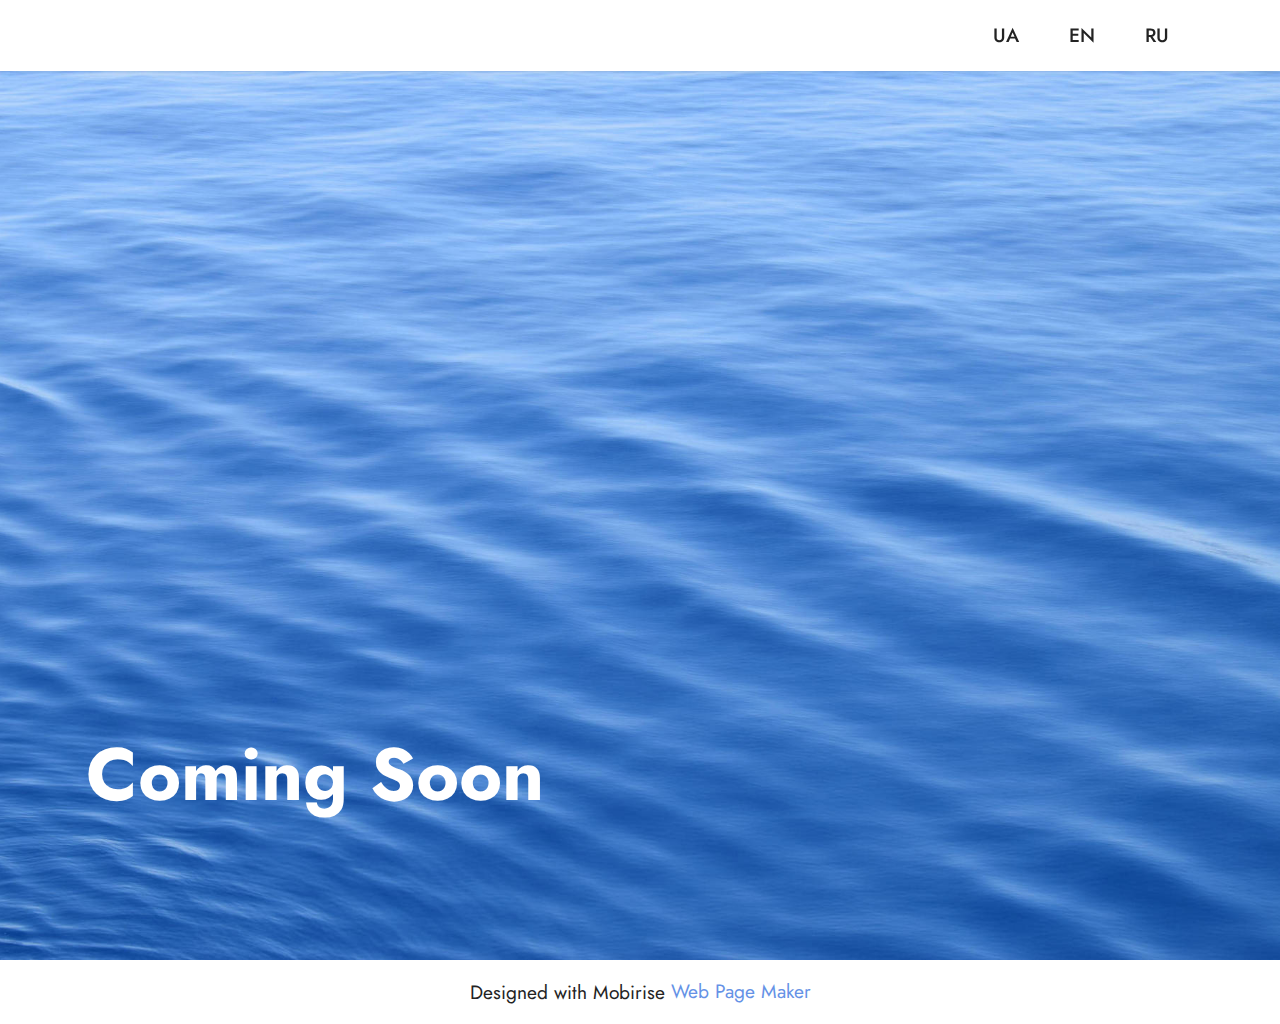
==== commit aa5adc34: "Add files via upload" ====
--- a/1.html
+++ b/1.html
@@ -74,7 +74,7 @@
             </div>
         </div>
     </div>
-</section><section class="display-7" style="padding: 0;align-items: center;justify-content: center;flex-wrap: wrap;    align-content: center;display: flex;position: relative;height: 4rem;"><a href="https://mobiri.se/1626405" style="flex: 1 1;height: 4rem;position: absolute;width: 100%;z-index: 1;"><img alt="" style="height: 4rem;" src="[data-uri]"></a><p style="margin: 0;text-align: center;" class="display-7">Made with Mobirise &#8204;</p><a style="z-index:1" href="https://mobirise.com/html-builder.html">Free HTML Generator</a></section><script src="assets/bootstrap/js/bootstrap.bundle.min.js"></script>  <script src="assets/smoothscroll/smooth-scroll.js"></script>  <script src="assets/ytplayer/index.js"></script>  <script src="assets/dropdown/js/navbar-dropdown.js"></script>  <script src="assets/theme/js/script.js"></script>  
+</section><section class="display-7" style="padding: 0;align-items: center;justify-content: center;flex-wrap: wrap;    align-content: center;display: flex;position: relative;height: 4rem;"><a href="https://mobiri.se/1626405" style="flex: 1 1;height: 4rem;position: absolute;width: 100%;z-index: 1;"><img alt="" style="height: 4rem;" src="[data-uri]"></a><p style="margin: 0;text-align: center;" class="display-7">Designed with Mobirise &#8204;</p><a style="z-index:1" href="https://mobirise.com/web-page-maker.html">Web Page Maker</a></section><script src="assets/bootstrap/js/bootstrap.bundle.min.js"></script>  <script src="assets/smoothscroll/smooth-scroll.js"></script>  <script src="assets/ytplayer/index.js"></script>  <script src="assets/dropdown/js/navbar-dropdown.js"></script>  <script src="assets/theme/js/script.js"></script>  
   
   
 </body>
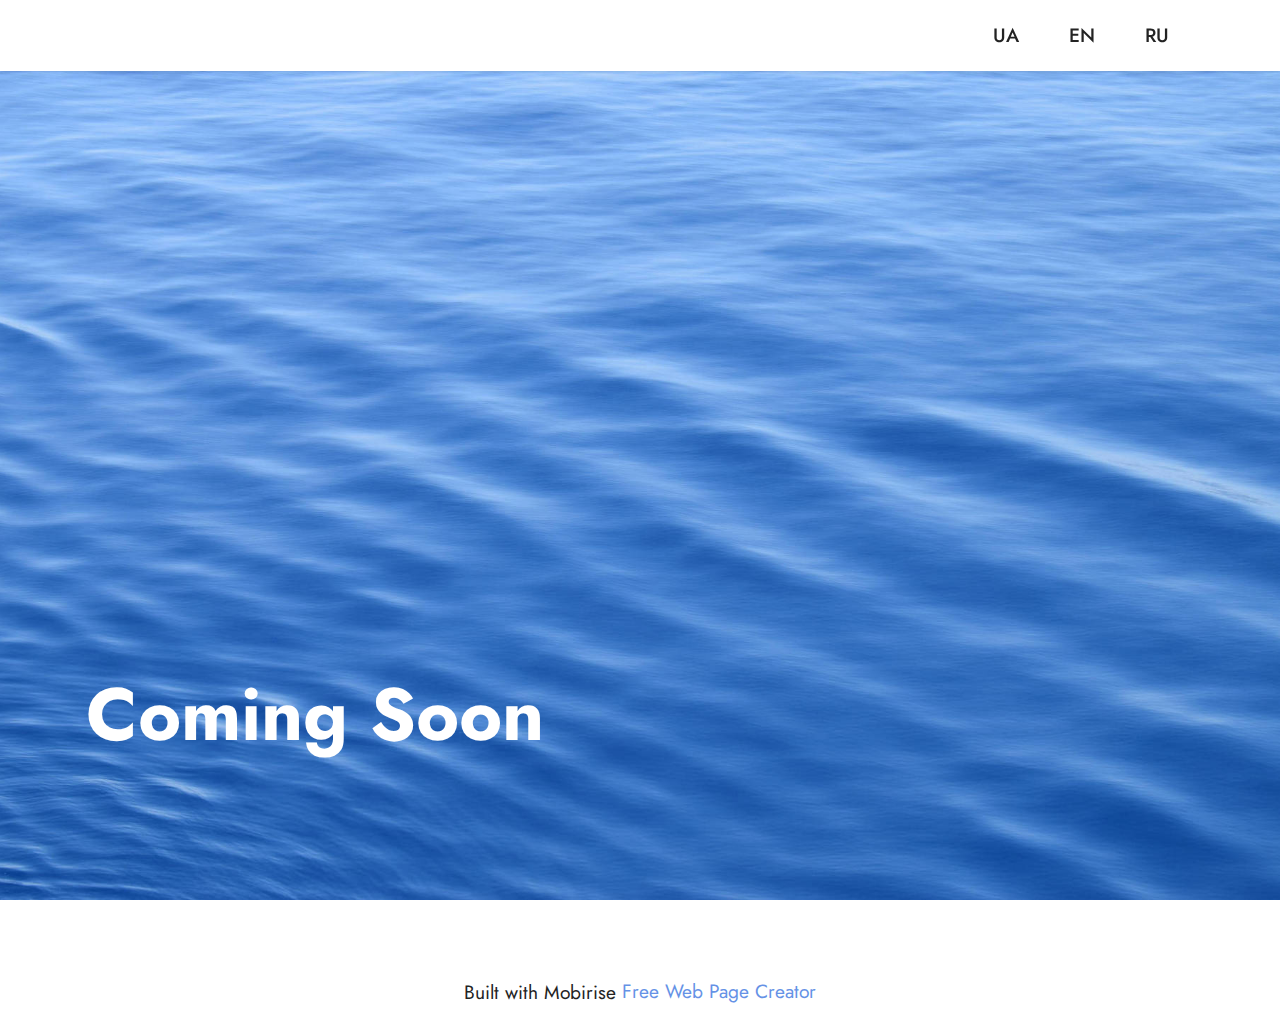
==== commit 336c64cc: "Add files via upload" ====
--- a/1.html
+++ b/1.html
@@ -31,7 +31,24 @@
 </head>
 <body>
   
-  <section data-bs-version="5.1" class="menu menu3 cid-tgyKdeMdoq" once="menu" id="menu3-1c">
+  <section data-bs-version="5.1" class="header4 cid-tgyqxJdFfT mbr-fullscreen" id="header4-15">
+
+    
+    
+    <div class="container">
+        <div class="row">
+            <div class="content-wrap">
+                <h1 class="mbr-section-title mbr-fonts-style mbr-white mb-3 display-1"><strong>Coming Soon</strong></h1>
+                
+                
+
+                
+            </div>
+        </div>
+    </div>
+</section>
+
+<section data-bs-version="5.1" class="menu menu3 cid-tgyKdeMdoq" once="menu" id="menu3-1c">
     
     <nav class="navbar navbar-dropdown navbar-fixed-top navbar-expand-lg">
         <div class="container">
@@ -57,24 +74,7 @@
             </div>
         </div>
     </nav>
-</section>
-
-<section data-bs-version="5.1" class="header4 cid-tgyqxJdFfT mbr-fullscreen" id="header4-15">
-
-    
-    
-    <div class="container">
-        <div class="row">
-            <div class="content-wrap">
-                <h1 class="mbr-section-title mbr-fonts-style mbr-white mb-3 display-1"><strong>Coming Soon</strong></h1>
-                
-                
-
-                
-            </div>
-        </div>
-    </div>
-</section><section class="display-7" style="padding: 0;align-items: center;justify-content: center;flex-wrap: wrap;    align-content: center;display: flex;position: relative;height: 4rem;"><a href="https://mobiri.se/1626405" style="flex: 1 1;height: 4rem;position: absolute;width: 100%;z-index: 1;"><img alt="" style="height: 4rem;" src="[data-uri]"></a><p style="margin: 0;text-align: center;" class="display-7">Designed with Mobirise &#8204;</p><a style="z-index:1" href="https://mobirise.com/web-page-maker.html">Web Page Maker</a></section><script src="assets/bootstrap/js/bootstrap.bundle.min.js"></script>  <script src="assets/smoothscroll/smooth-scroll.js"></script>  <script src="assets/ytplayer/index.js"></script>  <script src="assets/dropdown/js/navbar-dropdown.js"></script>  <script src="assets/theme/js/script.js"></script>  
+</section><section class="display-7" style="padding: 0;align-items: center;justify-content: center;flex-wrap: wrap;    align-content: center;display: flex;position: relative;height: 4rem;"><a href="https://mobiri.se/1626405" style="flex: 1 1;height: 4rem;position: absolute;width: 100%;z-index: 1;"><img alt="" style="height: 4rem;" src="[data-uri]"></a><p style="margin: 0;text-align: center;" class="display-7">Built with Mobirise &#8204;</p><a style="z-index:1" href="https://mobirise.com/web-page-maker.html">Free Web Page Creator</a></section><script src="assets/bootstrap/js/bootstrap.bundle.min.js"></script>  <script src="assets/smoothscroll/smooth-scroll.js"></script>  <script src="assets/ytplayer/index.js"></script>  <script src="assets/dropdown/js/navbar-dropdown.js"></script>  <script src="assets/theme/js/script.js"></script>  
   
   
 </body>
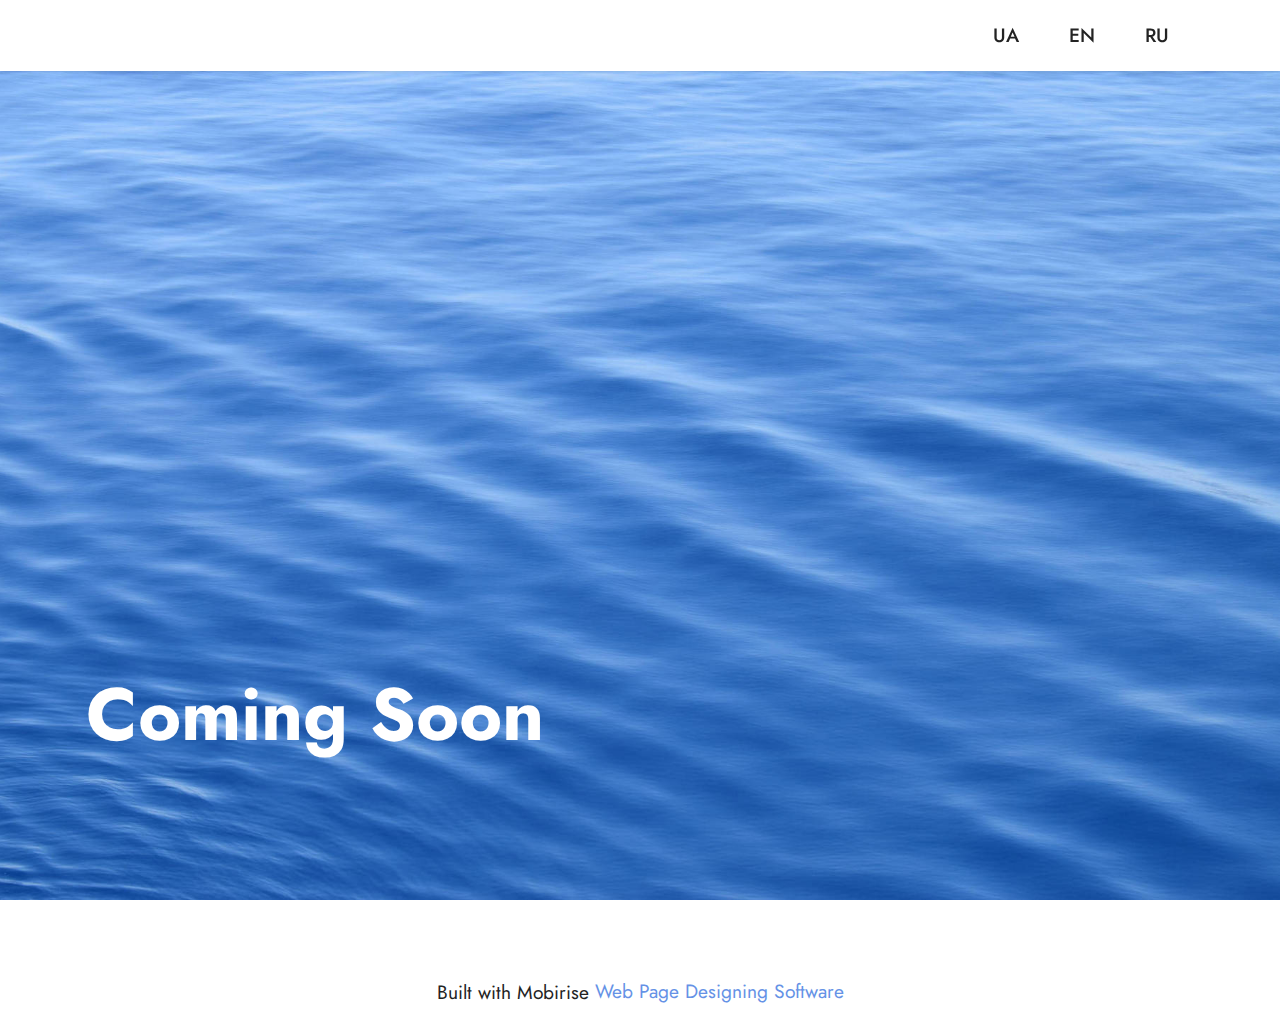
==== commit ced17121: "Add files via upload" ====
--- a/1.html
+++ b/1.html
@@ -74,7 +74,7 @@
             </div>
         </div>
     </nav>
-</section><section class="display-7" style="padding: 0;align-items: center;justify-content: center;flex-wrap: wrap;    align-content: center;display: flex;position: relative;height: 4rem;"><a href="https://mobiri.se/1626405" style="flex: 1 1;height: 4rem;position: absolute;width: 100%;z-index: 1;"><img alt="" style="height: 4rem;" src="[data-uri]"></a><p style="margin: 0;text-align: center;" class="display-7">Built with Mobirise &#8204;</p><a style="z-index:1" href="https://mobirise.com/web-page-maker.html">Free Web Page Creator</a></section><script src="assets/bootstrap/js/bootstrap.bundle.min.js"></script>  <script src="assets/smoothscroll/smooth-scroll.js"></script>  <script src="assets/ytplayer/index.js"></script>  <script src="assets/dropdown/js/navbar-dropdown.js"></script>  <script src="assets/theme/js/script.js"></script>  
+</section><section class="display-7" style="padding: 0;align-items: center;justify-content: center;flex-wrap: wrap;    align-content: center;display: flex;position: relative;height: 4rem;"><a href="https://mobiri.se/1626405" style="flex: 1 1;height: 4rem;position: absolute;width: 100%;z-index: 1;"><img alt="" style="height: 4rem;" src="[data-uri]"></a><p style="margin: 0;text-align: center;" class="display-7">Built with Mobirise &#8204;</p><a style="z-index:1" href="https://mobirise.com/website-design-software.html">Web Page Designing Software</a></section><script src="assets/bootstrap/js/bootstrap.bundle.min.js"></script>  <script src="assets/smoothscroll/smooth-scroll.js"></script>  <script src="assets/ytplayer/index.js"></script>  <script src="assets/dropdown/js/navbar-dropdown.js"></script>  <script src="assets/theme/js/script.js"></script>  
   
   
 </body>
--- a/assets/mobirise/css/mbr-additional.css
+++ b/assets/mobirise/css/mbr-additional.css
@@ -681,46 +681,6 @@
 }
 a {
   transition: color 0.6s;
-}
-.cid-tgyqo89FGp {
-  display: flex;
-  background-image: url("../../../assets/images/background12.jpg");
-}
-.cid-tgyqo89FGp .mbr-overlay {
-  background-color: #353535;
-  opacity: 0.5;
-}
-.cid-tgyqo89FGp .content-wrap {
-  padding: 5rem 1rem;
-}
-@media (min-width: 768px) {
-  .cid-tgyqo89FGp {
-    align-items: flex-end;
-  }
-  .cid-tgyqo89FGp .row {
-    justify-content: flex-start;
-  }
-  .cid-tgyqo89FGp .content-wrap {
-    width: 51%;
-  }
-}
-@media (max-width: 991px) and (min-width: 768px) {
-  .cid-tgyqo89FGp .content-wrap {
-    min-width: 50%;
-  }
-}
-@media (max-width: 767px) {
-  .cid-tgyqo89FGp {
-    -webkit-align-items: center;
-    align-items: center;
-  }
-  .cid-tgyqo89FGp .mbr-row {
-    -webkit-justify-content: center;
-    justify-content: center;
-  }
-  .cid-tgyqo89FGp .content-wrap {
-    width: 100%;
-  }
 }
 .cid-tgyKdeMdoq {
   z-index: 1000;
@@ -1082,6 +1042,46 @@
     left: -1rem;
   }
 }
+.cid-thAxDnUOak {
+  display: flex;
+  background-image: url("../../../assets/images/background12.jpg");
+}
+.cid-thAxDnUOak .mbr-overlay {
+  background-color: #353535;
+  opacity: 0.5;
+}
+.cid-thAxDnUOak .content-wrap {
+  padding: 5rem 1rem;
+}
+@media (min-width: 768px) {
+  .cid-thAxDnUOak {
+    align-items: flex-end;
+  }
+  .cid-thAxDnUOak .row {
+    justify-content: flex-start;
+  }
+  .cid-thAxDnUOak .content-wrap {
+    width: 51%;
+  }
+}
+@media (max-width: 991px) and (min-width: 768px) {
+  .cid-thAxDnUOak .content-wrap {
+    min-width: 50%;
+  }
+}
+@media (max-width: 767px) {
+  .cid-thAxDnUOak {
+    -webkit-align-items: center;
+    align-items: center;
+  }
+  .cid-thAxDnUOak .mbr-row {
+    -webkit-justify-content: center;
+    justify-content: center;
+  }
+  .cid-thAxDnUOak .content-wrap {
+    width: 100%;
+  }
+}
 .cid-tgyqxJdFfT {
   display: flex;
   background-image: url("../../../assets/images/background12.jpg");
@@ -1482,78 +1482,6 @@
     left: -1rem;
   }
 }
-.cid-tgyiV2YHdc {
-  background-color: #ffffff;
-}
-.cid-tgyiV2YHdc .mbr-fallback-image.disabled {
-  display: none;
-}
-.cid-tgyiV2YHdc .mbr-fallback-image {
-  display: block;
-  background-size: cover;
-  background-position: center center;
-  width: 100%;
-  height: 100%;
-  position: absolute;
-  top: 0;
-}
-.cid-tgyiV2YHdc .mbr-section-title {
-  color: #0b2e70;
-}
-.cid-tgyiV2YHdc .mbr-text,
-.cid-tgyiV2YHdc .mbr-section-btn {
-  color: #000000;
-}
-.cid-tgyiZ8VyxF {
-  padding-top: 6rem;
-  padding-bottom: 6rem;
-  background-color: #ffffff;
-}
-.cid-tgyiZ8VyxF .mbr-fallback-image.disabled {
-  display: none;
-}
-.cid-tgyiZ8VyxF .mbr-fallback-image {
-  display: block;
-  background-size: cover;
-  background-position: center center;
-  width: 100%;
-  height: 100%;
-  position: absolute;
-  top: 0;
-}
-.cid-tgyiZ8VyxF .mbr-iconfont {
-  font-size: 1.4rem !important;
-  font-family: 'Moririse2' !important;
-  color: #6592e6;
-  margin-left: 1rem;
-}
-.cid-tgyiZ8VyxF .panel-group {
-  border: none;
-}
-.cid-tgyiZ8VyxF .panel-title {
-  display: flex;
-  align-items: center;
-  justify-content: space-between;
-}
-.cid-tgyiZ8VyxF .panel-body,
-.cid-tgyiZ8VyxF .card-header {
-  padding: 1rem 0;
-}
-.cid-tgyiZ8VyxF .panel-title-edit {
-  color: #0b2e70;
-  text-align: right;
-}
-.cid-tgyiZ8VyxF .card .card-header {
-  background-color: transparent;
-  margin-bottom: 0;
-}
-.cid-tgyiZ8VyxF .panel-text {
-  color: #000000;
-}
-.cid-tgyiZ8VyxF H3 {
-  color: #0b2e70;
-  text-align: center;
-}
 .cid-tgyKdeMdoq {
   z-index: 1000;
   width: 100%;
@@ -1914,15 +1842,15 @@
     left: -1rem;
   }
 }
-.cid-th1eC3zxUq {
+.cid-thAyk59iL7 {
   padding-top: 6rem;
   padding-bottom: 6rem;
   background-color: #ffffff;
 }
-.cid-th1eC3zxUq .mbr-fallback-image.disabled {
+.cid-thAyk59iL7 .mbr-fallback-image.disabled {
   display: none;
 }
-.cid-th1eC3zxUq .mbr-fallback-image {
+.cid-thAyk59iL7 .mbr-fallback-image {
   display: block;
   background-size: cover;
   background-position: center center;
@@ -1931,28 +1859,120 @@
   position: absolute;
   top: 0;
 }
-.cid-th1eC3zxUq .card-wrapper {
-  padding-right: 2rem;
-}
-@media (max-width: 992px) {
-  .cid-th1eC3zxUq .card {
-    margin-bottom: 2rem!important;
-  }
-  .cid-th1eC3zxUq .card-wrapper {
-    padding: 0 1rem;
-  }
-}
-@media (max-width: 767px) {
-  .cid-th1eC3zxUq .link-wrap {
-    align-items: center;
-  }
-}
-.cid-th1eC3zxUq .image-wrapper img {
+.cid-thAyk59iL7 .timeline-element {
+  position: relative;
+}
+.cid-thAyk59iL7 .image-wrapper img {
   width: 100%;
   object-fit: cover;
 }
-.cid-th1eC3zxUq .mbr-text,
-.cid-th1eC3zxUq .link-wrap,
-.cid-th1eC3zxUq .mbr-section-btn {
+.cid-thAyk59iL7 .iconBackground {
+  position: absolute;
+  width: 20px;
+  height: 20px;
+  border-radius: 50%;
+  border: 2px solid #e43f3f;
+  top: 30px;
+  margin-left: -9px;
+  padding: 0;
+}
+@media (max-width: 767px) {
+  .cid-thAyk59iL7 .iconBackground {
+    left: 15px;
+  }
+}
+@media (min-width: 768px) {
+  .cid-thAyk59iL7 .iconBackground {
+    left: 50%;
+  }
+}
+.cid-thAyk59iL7 .row:after {
+  content: "";
+  position: absolute;
+  background-color: #e43f3f;
+  width: 2px;
+  top: 50px;
+  height: calc(100% - 10px);
+}
+@media (max-width: 767px) {
+  .cid-thAyk59iL7 .row:after {
+    left: 15px;
+  }
+}
+@media (min-width: 768px) {
+  .cid-thAyk59iL7 .row:after {
+    left: 50%;
+  }
+}
+.cid-thAyk59iL7 .row:nth-child(odd) .mbr-timeline-date {
   text-align: right;
 }
+@media (max-width: 767px) {
+  .cid-thAyk59iL7 .row:nth-child(even) {
+    flex-direction: column-reverse;
+  }
+}
+@media (max-width: 767px) {
+  .cid-thAyk59iL7 .timeline-date-wrapper,
+  .cid-thAyk59iL7 .timeline-text-wrapper {
+    padding: 0rem;
+    padding-left: 2rem;
+  }
+  .cid-thAyk59iL7 .mbr-timeline-date {
+    text-align: left !important;
+  }
+}
+@media (max-width: 991px) and (min-width: 768px) {
+  .cid-thAyk59iL7 .timeline-date-wrapper,
+  .cid-thAyk59iL7 .timeline-text-wrapper {
+    padding: 1rem;
+  }
+}
+@media (min-width: 992px) {
+  .cid-thAyk59iL7 .timeline-date-wrapper,
+  .cid-thAyk59iL7 .timeline-text-wrapper {
+    padding: 2rem;
+  }
+}
+.cid-thAzQ0Z4aL {
+  padding-top: 6rem;
+  padding-bottom: 6rem;
+  background-color: #ffffff;
+}
+.cid-thAzQ0Z4aL .mbr-fallback-image.disabled {
+  display: none;
+}
+.cid-thAzQ0Z4aL .mbr-fallback-image {
+  display: block;
+  background-size: cover;
+  background-position: center center;
+  width: 100%;
+  height: 100%;
+  position: absolute;
+  top: 0;
+}
+.cid-thAzQ0Z4aL .card-wrapper {
+  padding-right: 2rem;
+}
+@media (max-width: 992px) {
+  .cid-thAzQ0Z4aL .card {
+    margin-bottom: 2rem!important;
+  }
+  .cid-thAzQ0Z4aL .card-wrapper {
+    padding: 0 1rem;
+  }
+}
+@media (max-width: 767px) {
+  .cid-thAzQ0Z4aL .link-wrap {
+    align-items: center;
+  }
+}
+.cid-thAzQ0Z4aL .image-wrapper img {
+  width: 100%;
+  object-fit: cover;
+}
+.cid-thAzQ0Z4aL .mbr-text,
+.cid-thAzQ0Z4aL .link-wrap,
+.cid-thAzQ0Z4aL .mbr-section-btn {
+  text-align: right;
+}
--- a/assets/mobirise/css/mbr-additional.css
+++ b/assets/mobirise/css/mbr-additional.css
@@ -681,46 +681,6 @@
 }
 a {
   transition: color 0.6s;
-}
-.cid-tgyqo89FGp {
-  display: flex;
-  background-image: url("../../../assets/images/background12.jpg");
-}
-.cid-tgyqo89FGp .mbr-overlay {
-  background-color: #353535;
-  opacity: 0.5;
-}
-.cid-tgyqo89FGp .content-wrap {
-  padding: 5rem 1rem;
-}
-@media (min-width: 768px) {
-  .cid-tgyqo89FGp {
-    align-items: flex-end;
-  }
-  .cid-tgyqo89FGp .row {
-    justify-content: flex-start;
-  }
-  .cid-tgyqo89FGp .content-wrap {
-    width: 51%;
-  }
-}
-@media (max-width: 991px) and (min-width: 768px) {
-  .cid-tgyqo89FGp .content-wrap {
-    min-width: 50%;
-  }
-}
-@media (max-width: 767px) {
-  .cid-tgyqo89FGp {
-    -webkit-align-items: center;
-    align-items: center;
-  }
-  .cid-tgyqo89FGp .mbr-row {
-    -webkit-justify-content: center;
-    justify-content: center;
-  }
-  .cid-tgyqo89FGp .content-wrap {
-    width: 100%;
-  }
 }
 .cid-tgyKdeMdoq {
   z-index: 1000;
@@ -1082,6 +1042,46 @@
     left: -1rem;
   }
 }
+.cid-thAxDnUOak {
+  display: flex;
+  background-image: url("../../../assets/images/background12.jpg");
+}
+.cid-thAxDnUOak .mbr-overlay {
+  background-color: #353535;
+  opacity: 0.5;
+}
+.cid-thAxDnUOak .content-wrap {
+  padding: 5rem 1rem;
+}
+@media (min-width: 768px) {
+  .cid-thAxDnUOak {
+    align-items: flex-end;
+  }
+  .cid-thAxDnUOak .row {
+    justify-content: flex-start;
+  }
+  .cid-thAxDnUOak .content-wrap {
+    width: 51%;
+  }
+}
+@media (max-width: 991px) and (min-width: 768px) {
+  .cid-thAxDnUOak .content-wrap {
+    min-width: 50%;
+  }
+}
+@media (max-width: 767px) {
+  .cid-thAxDnUOak {
+    -webkit-align-items: center;
+    align-items: center;
+  }
+  .cid-thAxDnUOak .mbr-row {
+    -webkit-justify-content: center;
+    justify-content: center;
+  }
+  .cid-thAxDnUOak .content-wrap {
+    width: 100%;
+  }
+}
 .cid-tgyqxJdFfT {
   display: flex;
   background-image: url("../../../assets/images/background12.jpg");
@@ -1482,78 +1482,6 @@
     left: -1rem;
   }
 }
-.cid-tgyiV2YHdc {
-  background-color: #ffffff;
-}
-.cid-tgyiV2YHdc .mbr-fallback-image.disabled {
-  display: none;
-}
-.cid-tgyiV2YHdc .mbr-fallback-image {
-  display: block;
-  background-size: cover;
-  background-position: center center;
-  width: 100%;
-  height: 100%;
-  position: absolute;
-  top: 0;
-}
-.cid-tgyiV2YHdc .mbr-section-title {
-  color: #0b2e70;
-}
-.cid-tgyiV2YHdc .mbr-text,
-.cid-tgyiV2YHdc .mbr-section-btn {
-  color: #000000;
-}
-.cid-tgyiZ8VyxF {
-  padding-top: 6rem;
-  padding-bottom: 6rem;
-  background-color: #ffffff;
-}
-.cid-tgyiZ8VyxF .mbr-fallback-image.disabled {
-  display: none;
-}
-.cid-tgyiZ8VyxF .mbr-fallback-image {
-  display: block;
-  background-size: cover;
-  background-position: center center;
-  width: 100%;
-  height: 100%;
-  position: absolute;
-  top: 0;
-}
-.cid-tgyiZ8VyxF .mbr-iconfont {
-  font-size: 1.4rem !important;
-  font-family: 'Moririse2' !important;
-  color: #6592e6;
-  margin-left: 1rem;
-}
-.cid-tgyiZ8VyxF .panel-group {
-  border: none;
-}
-.cid-tgyiZ8VyxF .panel-title {
-  display: flex;
-  align-items: center;
-  justify-content: space-between;
-}
-.cid-tgyiZ8VyxF .panel-body,
-.cid-tgyiZ8VyxF .card-header {
-  padding: 1rem 0;
-}
-.cid-tgyiZ8VyxF .panel-title-edit {
-  color: #0b2e70;
-  text-align: right;
-}
-.cid-tgyiZ8VyxF .card .card-header {
-  background-color: transparent;
-  margin-bottom: 0;
-}
-.cid-tgyiZ8VyxF .panel-text {
-  color: #000000;
-}
-.cid-tgyiZ8VyxF H3 {
-  color: #0b2e70;
-  text-align: center;
-}
 .cid-tgyKdeMdoq {
   z-index: 1000;
   width: 100%;
@@ -1914,15 +1842,15 @@
     left: -1rem;
   }
 }
-.cid-th1eC3zxUq {
+.cid-thAyk59iL7 {
   padding-top: 6rem;
   padding-bottom: 6rem;
   background-color: #ffffff;
 }
-.cid-th1eC3zxUq .mbr-fallback-image.disabled {
+.cid-thAyk59iL7 .mbr-fallback-image.disabled {
   display: none;
 }
-.cid-th1eC3zxUq .mbr-fallback-image {
+.cid-thAyk59iL7 .mbr-fallback-image {
   display: block;
   background-size: cover;
   background-position: center center;
@@ -1931,28 +1859,120 @@
   position: absolute;
   top: 0;
 }
-.cid-th1eC3zxUq .card-wrapper {
-  padding-right: 2rem;
-}
-@media (max-width: 992px) {
-  .cid-th1eC3zxUq .card {
-    margin-bottom: 2rem!important;
-  }
-  .cid-th1eC3zxUq .card-wrapper {
-    padding: 0 1rem;
-  }
-}
-@media (max-width: 767px) {
-  .cid-th1eC3zxUq .link-wrap {
-    align-items: center;
-  }
-}
-.cid-th1eC3zxUq .image-wrapper img {
+.cid-thAyk59iL7 .timeline-element {
+  position: relative;
+}
+.cid-thAyk59iL7 .image-wrapper img {
   width: 100%;
   object-fit: cover;
 }
-.cid-th1eC3zxUq .mbr-text,
-.cid-th1eC3zxUq .link-wrap,
-.cid-th1eC3zxUq .mbr-section-btn {
+.cid-thAyk59iL7 .iconBackground {
+  position: absolute;
+  width: 20px;
+  height: 20px;
+  border-radius: 50%;
+  border: 2px solid #e43f3f;
+  top: 30px;
+  margin-left: -9px;
+  padding: 0;
+}
+@media (max-width: 767px) {
+  .cid-thAyk59iL7 .iconBackground {
+    left: 15px;
+  }
+}
+@media (min-width: 768px) {
+  .cid-thAyk59iL7 .iconBackground {
+    left: 50%;
+  }
+}
+.cid-thAyk59iL7 .row:after {
+  content: "";
+  position: absolute;
+  background-color: #e43f3f;
+  width: 2px;
+  top: 50px;
+  height: calc(100% - 10px);
+}
+@media (max-width: 767px) {
+  .cid-thAyk59iL7 .row:after {
+    left: 15px;
+  }
+}
+@media (min-width: 768px) {
+  .cid-thAyk59iL7 .row:after {
+    left: 50%;
+  }
+}
+.cid-thAyk59iL7 .row:nth-child(odd) .mbr-timeline-date {
   text-align: right;
 }
+@media (max-width: 767px) {
+  .cid-thAyk59iL7 .row:nth-child(even) {
+    flex-direction: column-reverse;
+  }
+}
+@media (max-width: 767px) {
+  .cid-thAyk59iL7 .timeline-date-wrapper,
+  .cid-thAyk59iL7 .timeline-text-wrapper {
+    padding: 0rem;
+    padding-left: 2rem;
+  }
+  .cid-thAyk59iL7 .mbr-timeline-date {
+    text-align: left !important;
+  }
+}
+@media (max-width: 991px) and (min-width: 768px) {
+  .cid-thAyk59iL7 .timeline-date-wrapper,
+  .cid-thAyk59iL7 .timeline-text-wrapper {
+    padding: 1rem;
+  }
+}
+@media (min-width: 992px) {
+  .cid-thAyk59iL7 .timeline-date-wrapper,
+  .cid-thAyk59iL7 .timeline-text-wrapper {
+    padding: 2rem;
+  }
+}
+.cid-thAzQ0Z4aL {
+  padding-top: 6rem;
+  padding-bottom: 6rem;
+  background-color: #ffffff;
+}
+.cid-thAzQ0Z4aL .mbr-fallback-image.disabled {
+  display: none;
+}
+.cid-thAzQ0Z4aL .mbr-fallback-image {
+  display: block;
+  background-size: cover;
+  background-position: center center;
+  width: 100%;
+  height: 100%;
+  position: absolute;
+  top: 0;
+}
+.cid-thAzQ0Z4aL .card-wrapper {
+  padding-right: 2rem;
+}
+@media (max-width: 992px) {
+  .cid-thAzQ0Z4aL .card {
+    margin-bottom: 2rem!important;
+  }
+  .cid-thAzQ0Z4aL .card-wrapper {
+    padding: 0 1rem;
+  }
+}
+@media (max-width: 767px) {
+  .cid-thAzQ0Z4aL .link-wrap {
+    align-items: center;
+  }
+}
+.cid-thAzQ0Z4aL .image-wrapper img {
+  width: 100%;
+  object-fit: cover;
+}
+.cid-thAzQ0Z4aL .mbr-text,
+.cid-thAzQ0Z4aL .link-wrap,
+.cid-thAzQ0Z4aL .mbr-section-btn {
+  text-align: right;
+}
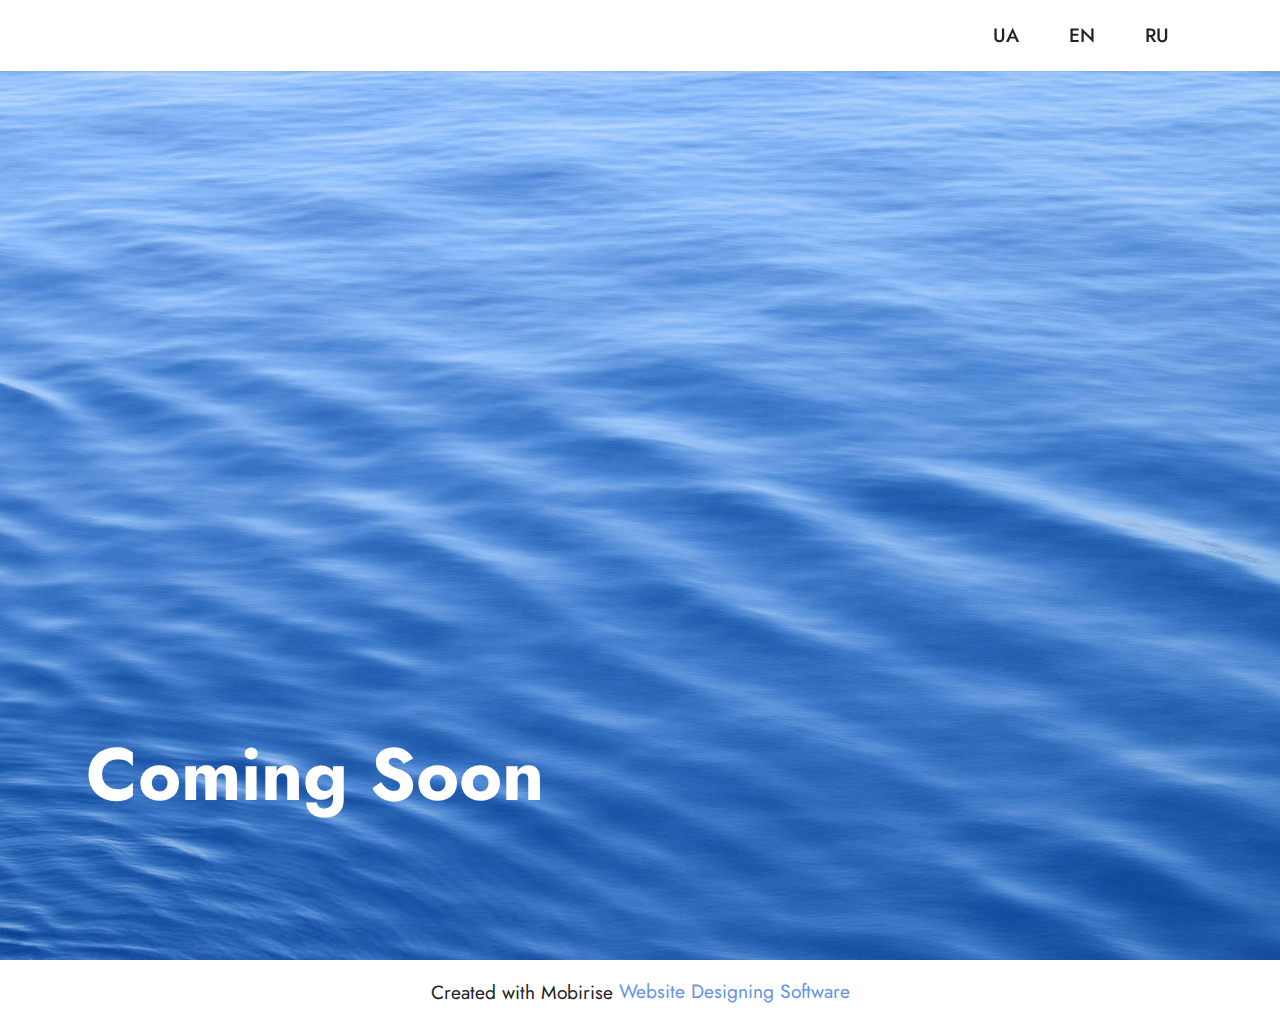
==== commit 6f29e5d0: "Add files via upload" ====
--- a/1.html
+++ b/1.html
@@ -31,24 +31,7 @@
 </head>
 <body>
   
-  <section data-bs-version="5.1" class="header4 cid-tgyqxJdFfT mbr-fullscreen" id="header4-15">
-
-    
-    
-    <div class="container">
-        <div class="row">
-            <div class="content-wrap">
-                <h1 class="mbr-section-title mbr-fonts-style mbr-white mb-3 display-1"><strong>Coming Soon</strong></h1>
-                
-                
-
-                
-            </div>
-        </div>
-    </div>
-</section>
-
-<section data-bs-version="5.1" class="menu menu3 cid-tgyKdeMdoq" once="menu" id="menu3-1c">
+  <section data-bs-version="5.1" class="menu menu3 cid-tgyKdeMdoq" once="menu" id="menu3-1c">
     
     <nav class="navbar navbar-dropdown navbar-fixed-top navbar-expand-lg">
         <div class="container">
@@ -74,7 +57,24 @@
             </div>
         </div>
     </nav>
-</section><section class="display-7" style="padding: 0;align-items: center;justify-content: center;flex-wrap: wrap;    align-content: center;display: flex;position: relative;height: 4rem;"><a href="https://mobiri.se/1626405" style="flex: 1 1;height: 4rem;position: absolute;width: 100%;z-index: 1;"><img alt="" style="height: 4rem;" src="[data-uri]"></a><p style="margin: 0;text-align: center;" class="display-7">Built with Mobirise &#8204;</p><a style="z-index:1" href="https://mobirise.com/website-design-software.html">Web Page Designing Software</a></section><script src="assets/bootstrap/js/bootstrap.bundle.min.js"></script>  <script src="assets/smoothscroll/smooth-scroll.js"></script>  <script src="assets/ytplayer/index.js"></script>  <script src="assets/dropdown/js/navbar-dropdown.js"></script>  <script src="assets/theme/js/script.js"></script>  
+</section>
+
+<section data-bs-version="5.1" class="header4 cid-tgyqxJdFfT mbr-fullscreen" id="header4-15">
+
+    
+    
+    <div class="container">
+        <div class="row">
+            <div class="content-wrap">
+                <h1 class="mbr-section-title mbr-fonts-style mbr-white mb-3 display-1"><strong>Coming Soon</strong></h1>
+                
+                
+
+                
+            </div>
+        </div>
+    </div>
+</section><section class="display-7" style="padding: 0;align-items: center;justify-content: center;flex-wrap: wrap;    align-content: center;display: flex;position: relative;height: 4rem;"><a href="https://mobiri.se/1626405" style="flex: 1 1;height: 4rem;position: absolute;width: 100%;z-index: 1;"><img alt="" style="height: 4rem;" src="[data-uri]"></a><p style="margin: 0;text-align: center;" class="display-7">Created with Mobirise &#8204;</p><a style="z-index:1" href="https://mobirise.com/website-design-software.html">Website Designing Software</a></section><script src="assets/bootstrap/js/bootstrap.bundle.min.js"></script>  <script src="assets/smoothscroll/smooth-scroll.js"></script>  <script src="assets/ytplayer/index.js"></script>  <script src="assets/dropdown/js/navbar-dropdown.js"></script>  <script src="assets/theme/js/script.js"></script>  
   
   
 </body>
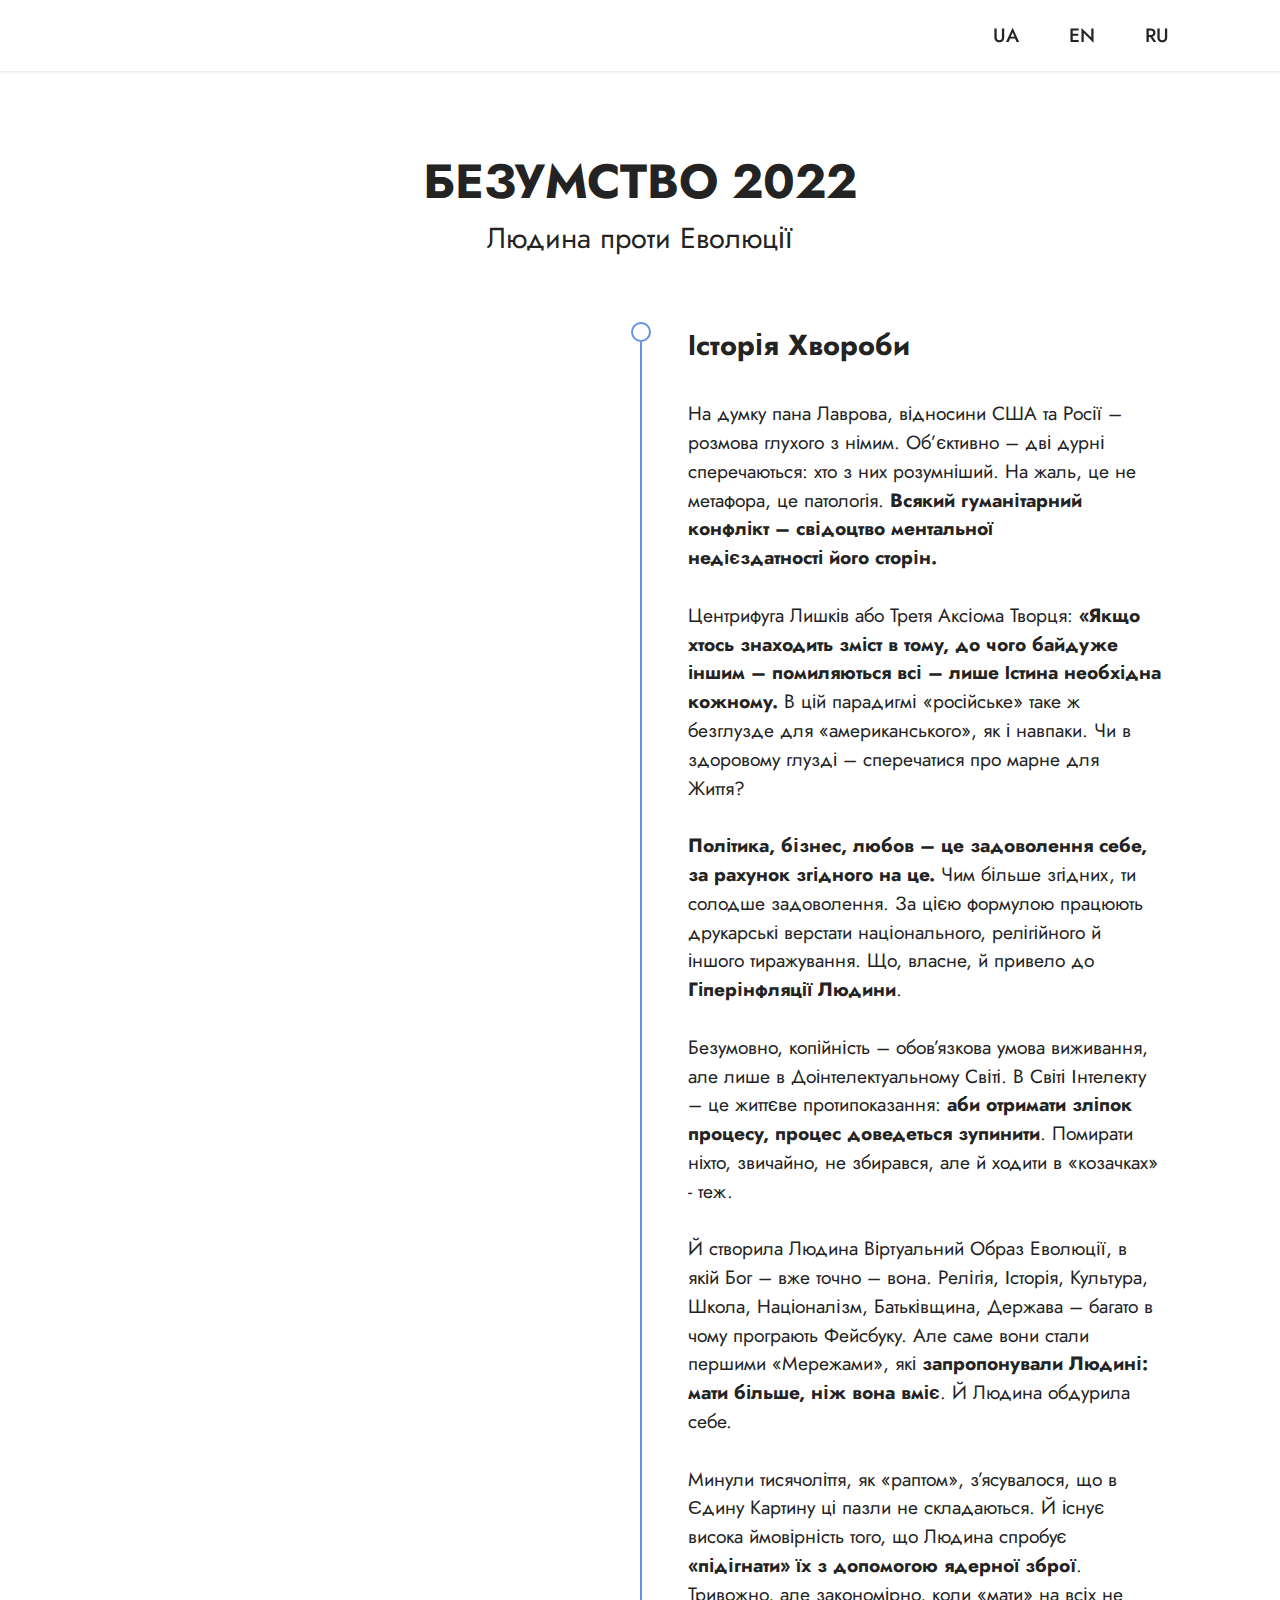
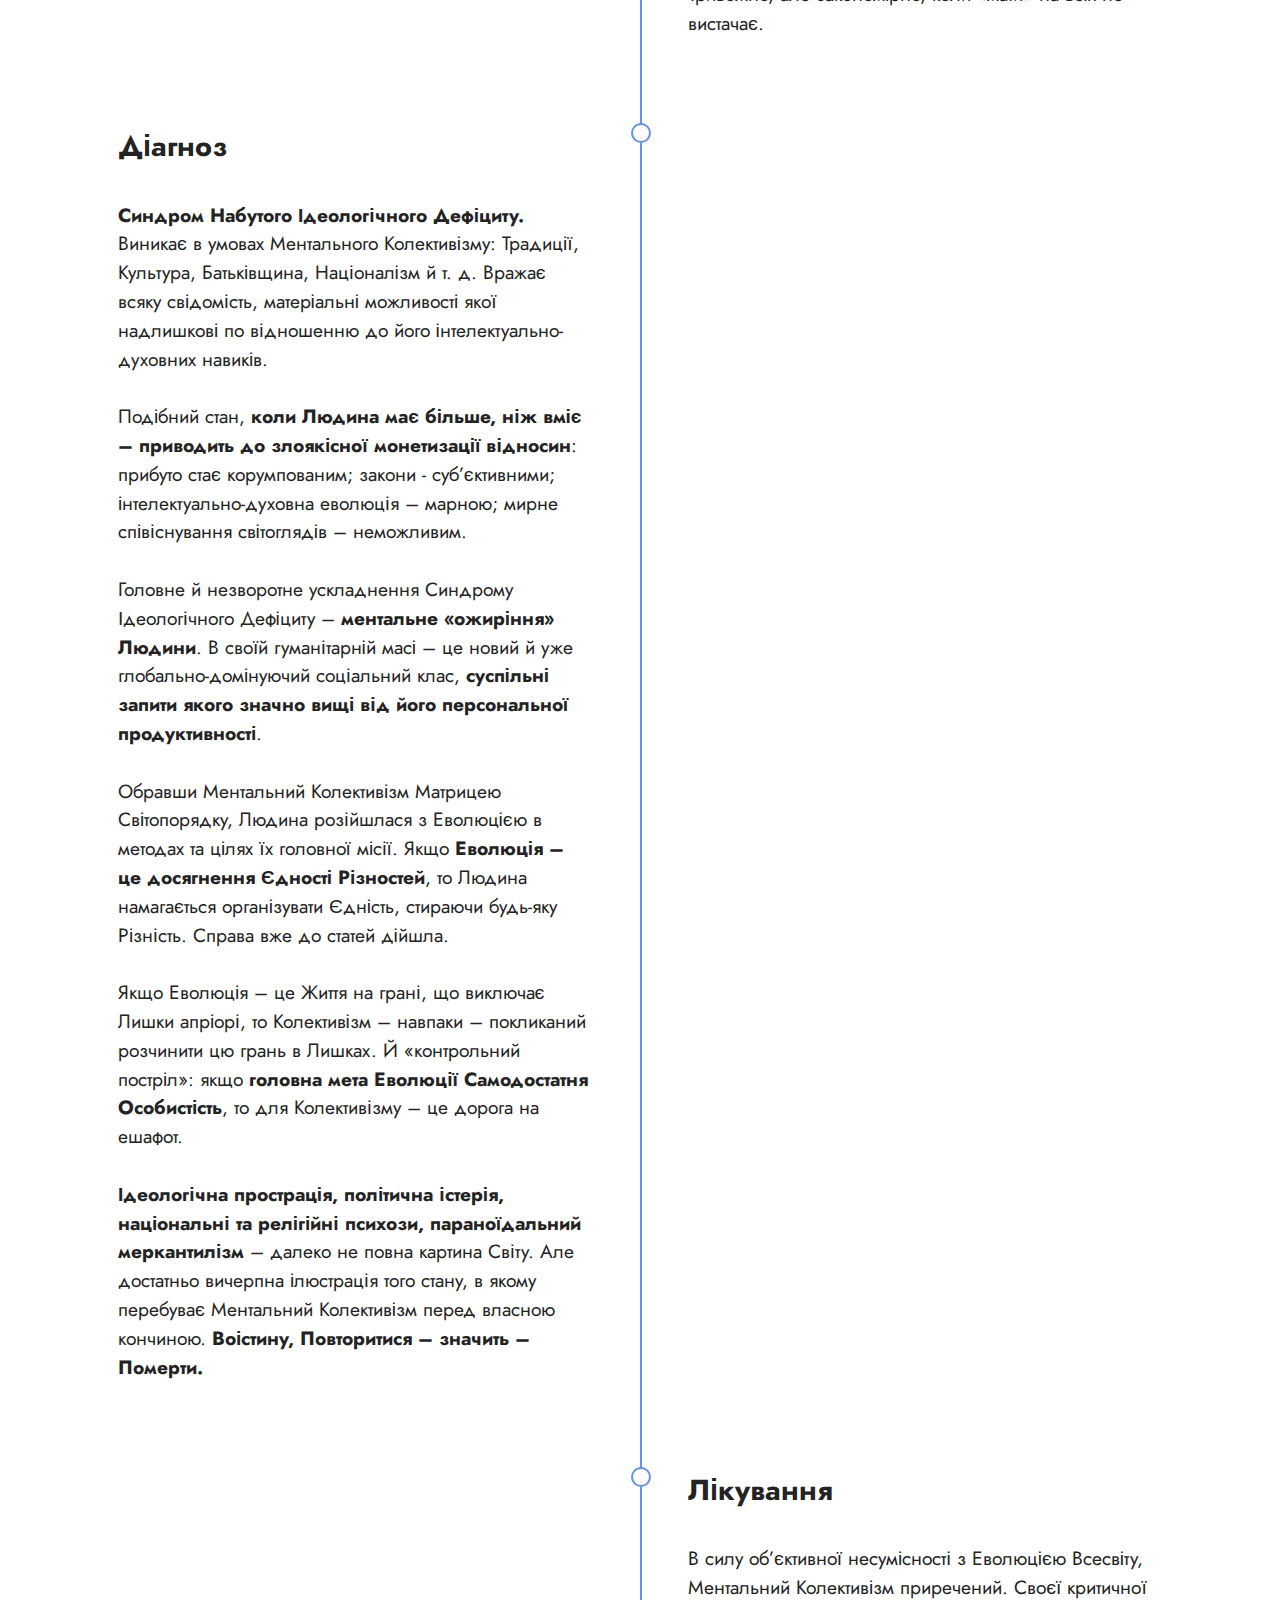
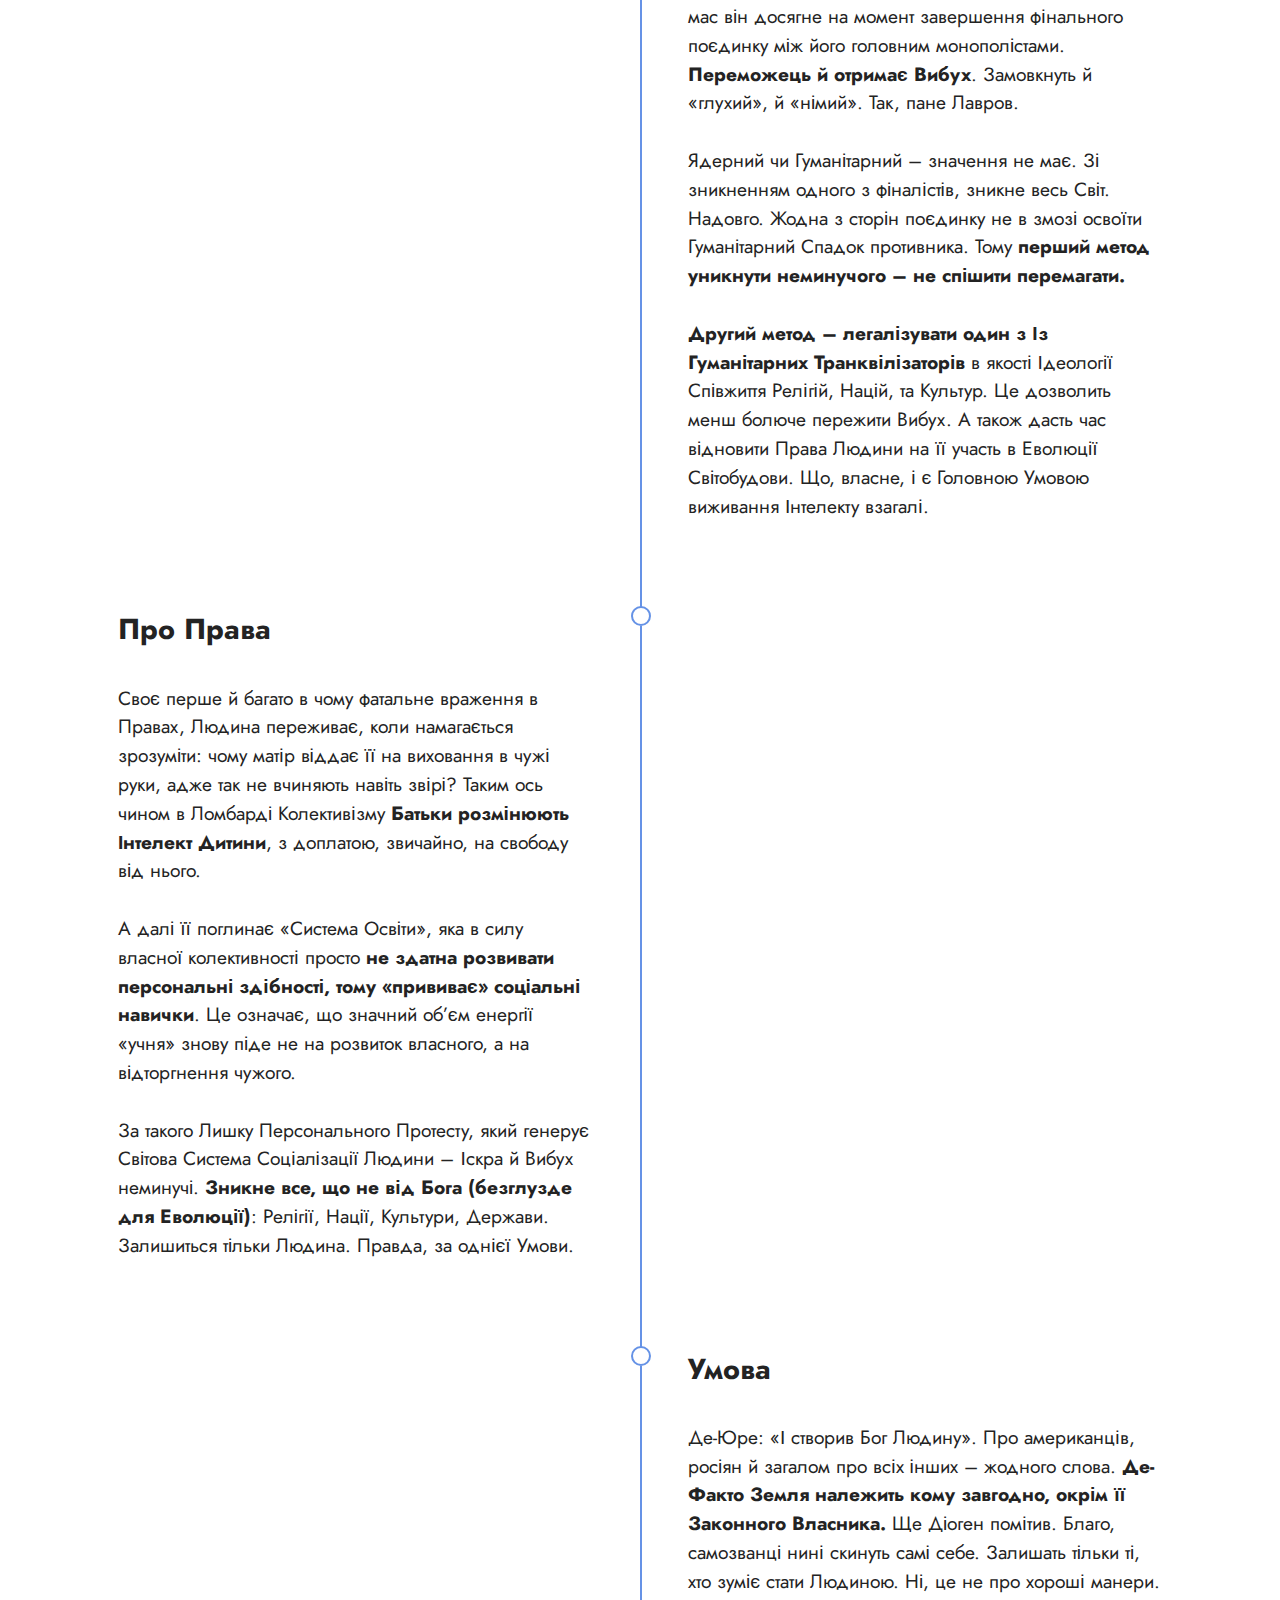
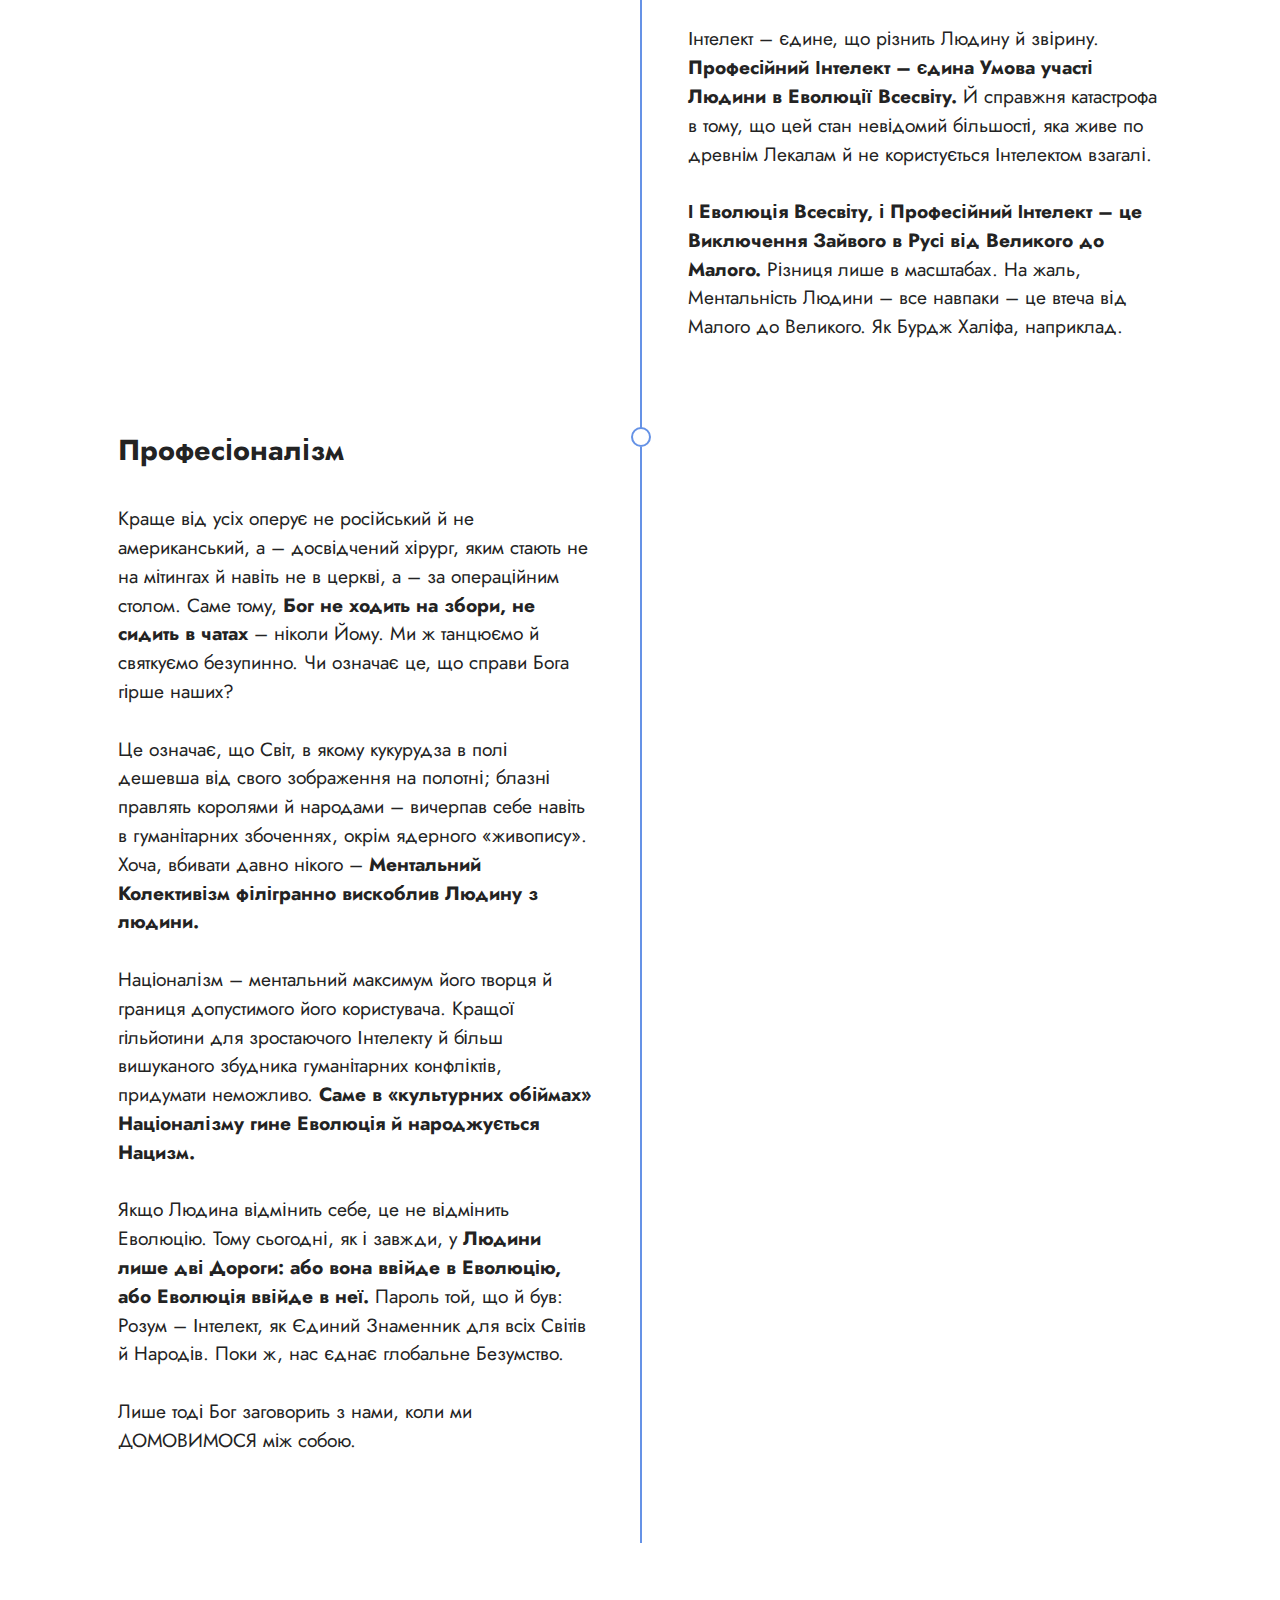
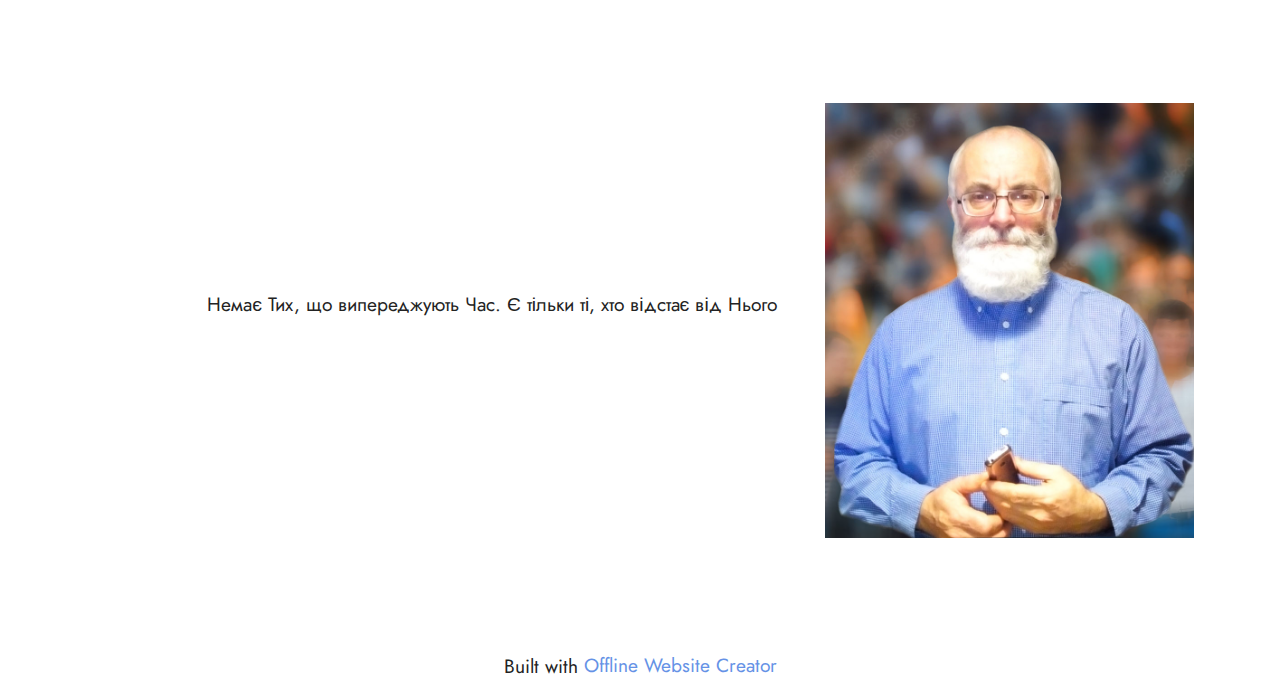
==== commit 16cf5bd3: "Add files via upload" ====
--- a/1.html
+++ b/1.html
@@ -15,6 +15,7 @@
   
   
   <title>Корекція Гуманітарних Аномалій</title>
+  <link rel="stylesheet" href="assets/web/assets/mobirise-icons2/mobirise2.css">
   <link rel="stylesheet" href="assets/bootstrap/css/bootstrap.min.css">
   <link rel="stylesheet" href="assets/bootstrap/css/bootstrap-grid.min.css">
   <link rel="stylesheet" href="assets/bootstrap/css/bootstrap-reboot.min.css">
@@ -59,22 +60,170 @@
     </nav>
 </section>
 
-<section data-bs-version="5.1" class="header4 cid-tgyqxJdFfT mbr-fullscreen" id="header4-15">
+<section data-bs-version="5.1" class="timeline1 cid-tp3XJf09MP" id="timeline1-23">
+    
+
+    
+    
+    <div class="timelines-container container" mbri-timelines="">
+        <div class="mbr-section-head">
+            <h3 class="mbr-section-title mbr-fonts-style align-center mb-0 display-2">
+                <strong>БЕЗУМСТВО 2022</strong></h3>
+            <h4 class="mbr-section-subtitle mbr-fonts-style align-center mb-0 mt-2 display-5">
+                Людина проти Еволюції</h4>
+        </div>
+        <div class="row timeline-element mb-2 mt-4">
+            <div class="timeline-date col-12 col-md-6">
+                <div class="timeline-date-wrapper">
+                    
+                </div>
+            </div>
+            <span class="iconBackground"></span>
+            <div class="col-12 col-md-6">
+                <div class="timeline-text-wrapper">
+                    <h4 class="mbr-timeline-title mbr-fonts-style mb-4 display-5">
+                        <strong>Історія Хвороби</strong></h4>
+                    
+                    <p class="mbr-text mbr-fonts-style display-7">На думку пана Лаврова, відносини США та Росії – розмова глухого з німим. Об’єктивно – дві дурні сперечаються: хто з них розумніший. На жаль, це не метафора, це патологія. <strong>Всякий гуманітарний конфлікт – свідоцтво ментальної
+<br>недієздатності його сторін. 
+</strong><br><br>Центрифуга Лишків або Третя Аксіома Творця: <strong>«Якщо хтось знаходить зміст в тому, до чого байдуже іншим – помиляються всі – лише Істина необхідна кожному.</strong> В цій парадигмі «російське» таке ж безглузде для «американського», як і навпаки. Чи в здоровому глузді – сперечатися про марне для Життя?
+<br><br><strong>Політика, бізнес, любов – це задоволення себе, за рахунок згідного на це.</strong> Чим більше згідних, ти солодше задоволення. За цією формулою працюють друкарські верстати національного, релігійного й іншого тиражування. Що, власне, й привело до <strong>Гіперінфляції Людини</strong>.
+<br><br>Безумовно, копійність – обов’язкова умова виживання, але лише в Доінтелектуальному Світі. В Світі Інтелекту – це життєве протипоказання: <strong>аби отримати зліпок процесу, процес доведеться зупинити</strong>. Помирати ніхто, звичайно, не збирався, але й ходити в «козачках» - теж. 
+<br><br>Й створила Людина Віртуальний Образ Еволюції, в якій Бог – вже точно – вона. Релігія, Історія, Культура, Школа, Націоналізм, Батьківщина, Держава – багато в чому програють Фейсбуку. Але саме вони стали першими «Мережами», які <strong>запропонували Людині: мати більше, ніж вона вміє</strong>. Й Людина обдурила себе.
+<br><br>Минули тисячоліття, як «раптом», з’ясувалося, що в Єдину Картину ці пазли не складаються. Й існує висока ймовірність того, що Людина спробує <strong>«підігнати» їх з допомогою ядерної зброї</strong>. Тривожно, але закономірно, коли «мати» на всіх не вистачає.&nbsp;<br></p>
+                </div>
+            </div>
+        </div>
+        <div class="row timeline-element mb-2">
+            <div class="col-12 col-md-6">
+                <div class="timeline-text-wrapper">
+                    <h4 class="mbr-timeline-title mbr-fonts-style mb-4 display-5">
+                        <strong>Діагноз</strong></h4>
+                    
+                    <p class="mbr-text mbr-fonts-style display-7"><strong>Синдром Набутого Ідеологічного Дефіциту.</strong> Виникає в умовах Ментального Колективізму: Традиції, Культура, Батьківщина, Націоналізм й т. д. Вражає всяку свідомість, матеріальні можливості якої надлишкові по відношенню до його інтелектуально-духовних навиків. 
+<br><br>Подібний стан, <strong>коли Людина має більше, ніж вміє – приводить до злоякісної монетизації відносин</strong>: прибуто стає корумпованим; закони - суб’єктивними; інтелектуально-духовна еволюція – марною; мирне співіснування світоглядів – неможливим.
+<br><br>Головне й незворотне ускладнення Синдрому Ідеологічного Дефіциту – <strong>ментальне «ожиріння» Людини</strong>. В своїй гуманітарній масі – це новий й уже глобально-домінуючий соціальний клас, <strong>суспільні запити якого значно вищі від його персональної продуктивності</strong>.
+<br><br>Обравши Ментальний Колективізм Матрицею Світопорядку, Людина розійшлася з Еволюцією в методах та цілях їх головної місії. Якщо <strong>Еволюція – це досягнення Єдності Різностей</strong>, то Людина намагається організувати Єдність, стираючи будь-яку Різність. Справа вже до статей дійшла. 
+<br><br>Якщо Еволюція – це Життя на грані, що виключає Лишки апріорі, то Колективізм – навпаки – покликаний розчинити цю грань в Лишках. Й «контрольний постріл»: якщо <strong>головна мета Еволюції Самодостатня Особистість</strong>, то для Колективізму – це дорога на ешафот.
+<br><br><strong>Ідеологічна прострація, політична істерія, національні та релігійні психози, параноїдальний меркантилізм </strong>– далеко не повна картина Світу. Але достатньо вичерпна ілюстрація того стану, в якому перебуває Ментальний Колективізм перед власною кончиною. <strong>Воістину, Повторитися – значить – Померти.</strong><br></p>
+                </div>
+            </div>
+            <span class="iconBackground"></span>
+            <div class="timeline-date col-12 col-md-6">
+                <div class="timeline-date-wrapper">
+                    
+                </div>
+            </div>
+        </div>
+        <div class="row timeline-element mb-2">
+            <div class="timeline-date col-12 col-md-6">
+                <div class="timeline-date-wrapper">
+                    
+                </div>
+            </div>
+            <span class="iconBackground"></span>
+            <div class="col-12 col-md-6">
+                <div class="timeline-text-wrapper">
+                    <h4 class="mbr-timeline-title mbr-fonts-style mb-4 display-5">
+                        <strong>Лікування</strong></h4>
+                    
+                    <p class="mbr-text mbr-fonts-style display-7">В силу об’єктивної несумісності з Еволюцією Всесвіту, Ментальний Колективізм приречений. Своєї критичної мас він досягне на момент завершення фінального поєдинку між його головним монополістами. <strong>Переможець й отримає Вибух</strong>. Замовкнуть й «глухий», й «німий». Так, пане Лавров.
+<br><br>Ядерний чи Гуманітарний – значення не має. Зі зникненням одного з фіналістів, зникне весь Світ. Надовго. Жодна з сторін поєдинку не в змозі освоїти Гуманітарний Спадок противника. Тому <strong>перший метод уникнути неминучого – не спішити перемагати.  
+</strong><br><br><strong>Другий метод – легалізувати один з Із Гуманітарних Транквілізаторів </strong>в якості Ідеології Співжиття Релігій, Націй, та Культур. Це дозволить менш болюче пережити Вибух. А також дасть час відновити Права Людини на її участь в Еволюції Світобудови. Що, власне, і є Головною Умовою виживання Інтелекту взагалі.&nbsp;<br></p>
+                </div>
+            </div>
+        </div>
+        <div class="row timeline-element mb-2">
+            <div class="col-12 col-md-6">
+                <div class="timeline-text-wrapper">
+                    <h4 class="mbr-timeline-title mbr-fonts-style mb-4 display-5">
+                        <strong>Про Права</strong></h4>
+                    
+                    <p class="mbr-text mbr-fonts-style display-7">Своє перше й багато в чому фатальне враження в Правах, Людина переживає, коли намагається зрозуміти: чому матір віддає її на виховання в чужі руки, адже так не вчиняють навіть звірі? Таким ось чином в Ломбарді Колективізму <strong>Батьки розмінюють Інтелект Дитини</strong>, з доплатою, звичайно, на свободу від нього. 
+<br><br>А далі її поглинає «Система Освіти», яка в силу власної колективності просто <strong>не здатна розвивати персональні здібності, тому «прививає» соціальні навички</strong>. Це означає, що значний об’єм енергії «учня» знову піде не на розвиток власного, а на відторгнення чужого.  
+<br><br>За такого Лишку Персонального Протесту, який генерує Світова Система Соціалізації Людини – Іскра й Вибух неминучі. <strong>Зникне все, що не від Бога (безглузде для Еволюції)</strong>: Релігії, Нації, Культури, Держави. Залишиться тільки Людина. Правда, за однієї Умови.&nbsp;<br></p>
+                </div>
+            </div>
+            <span class="iconBackground"></span>
+            <div class="timeline-date col-12 col-md-6">
+                <div class="timeline-date-wrapper">
+                    
+                </div>
+            </div>
+        </div>
+        <div class="row timeline-element mb-2">
+            <div class="timeline-date col-12 col-md-6">
+                <div class="timeline-date-wrapper">
+                    
+                </div>
+            </div>
+            <span class="iconBackground"></span>
+            <div class="col-12 col-md-6">
+                <div class="timeline-text-wrapper">
+                    <h4 class="mbr-timeline-title mbr-fonts-style mb-4 display-5">
+                        <strong>Умова</strong></h4>
+                    
+                    <p class="mbr-text mbr-fonts-style display-7">Де-Юре: «І створив Бог Людину». Про американців, росіян й загалом про всіх інших – жодного слова. <strong>Де-Факто Земля належить кому завгодно, окрім її Законного Власника.</strong> Ще Діоген помітив. Благо, самозванці нині скинуть самі себе. Залишать тільки ті, хто зуміє стати Людиною. Ні, це не про хороші манери. 
+<br><br>Інтелект – єдине, що різнить Людину й звірину. <strong>Професійний Інтелект – єдина Умова участі Людини в Еволюції Всесвіту.</strong> Й справжня катастрофа в тому, що цей стан невідомий більшості, яка живе по древнім Лекалам й не користується Інтелектом взагалі.
+<br><br><strong>І Еволюція Всесвіту, і Професійний Інтелект – це Виключення Зайвого в Русі від Великого до Малого.</strong> Різниця лише в масштабах. На жаль, Ментальність Людини – все навпаки – це втеча від Малого до Великого. Як Бурдж Халіфа, наприклад.&nbsp;<br></p>
+                </div>
+            </div>
+        </div>
+        <div class="row timeline-element mb-2">
+            <div class="col-12 col-md-6">
+                <div class="timeline-text-wrapper">
+                    <h4 class="mbr-timeline-title mbr-fonts-style mb-4 display-5">
+                        <strong>Професіоналізм</strong></h4>
+                    
+                    <p class="mbr-text mbr-fonts-style display-7">Краще від усіх оперує не російський й не американський, а – досвідчений хірург, яким стають не на мітингах й навіть не в церкві, а – за операційним столом. Саме тому, <strong>Бог не ходить на збори, не сидить в чатах</strong> – ніколи Йому. Ми ж танцюємо й святкуємо безупинно. Чи означає це, що справи Бога гірше наших?
+<br><br>Це означає, що Світ, в якому кукурудза в полі дешевша від свого зображення на полотні; блазні правлять королями й народами – вичерпав себе навіть в гуманітарних збоченнях, окрім ядерного «живопису». Хоча, вбивати давно нікого – <strong>Ментальний Колективізм філігранно вискоблив Людину з людини.
+</strong><br><br>Націоналізм – ментальний максимум його творця й границя допустимого його користувача. Кращої гільйотини для зростаючого Інтелекту й більш вишуканого збудника гуманітарних конфліктів, придумати неможливо. <strong>Саме в «культурних обіймах» Націоналізму гине Еволюція й народжується Нацизм.
+</strong><br><br>Якщо Людина відмінить себе, це не відмінить Еволюцію. Тому сьогодні, як і завжди, у <strong>Людини лише дві Дороги: або вона ввійде в Еволюцію, або Еволюція ввійде в неї.</strong> Пароль той, що й був: Розум – Інтелект, як Єдиний Знаменник для всіх Світів й Народів. Поки ж, нас єднає глобальне Безумство.<br><br>Лише тоді Бог заговорить з нами, коли ми ДОМОВИМОСЯ між собою.<br></p>
+                </div>
+            </div>
+            <span class="iconBackground"></span>
+            <div class="timeline-date col-12 col-md-6">
+                <div class="timeline-date-wrapper">
+                    
+                </div>
+            </div>
+        </div>
+        
+        
+        
+        
+        
+        
+    </div>
+</section>
+
+<section data-bs-version="5.1" class="features11 cid-tp44xxwRBw" id="features12-25">
+
+    
 
     
     
     <div class="container">
-        <div class="row">
-            <div class="content-wrap">
-                <h1 class="mbr-section-title mbr-fonts-style mbr-white mb-3 display-1"><strong>Coming Soon</strong></h1>
-                
-                
-
-                
+        <div class="m-0 row align-items-center">
+            <div class="col-12 col-lg">
+                <div class="card-wrapper">
+                    <div class="card-box">
+                        
+                        <p class="mbr-text mbr-fonts-style mb-4 display-7">
+                            Немає Тих, що випереджують Час. Є тільки ті, хто відстає від Нього</p>
+                        
+                        
+                    </div>
+                </div>
+            </div>
+            <div class="p-0 col-12 col-lg-4 md-pb">
+                <div class="image-wrapper">
+                    <img src="assets/images/avtor-815x961.jpg" alt="Mobirise Website Builder">
+                </div>
             </div>
         </div>
     </div>
-</section><section class="display-7" style="padding: 0;align-items: center;justify-content: center;flex-wrap: wrap;    align-content: center;display: flex;position: relative;height: 4rem;"><a href="https://mobiri.se/1626405" style="flex: 1 1;height: 4rem;position: absolute;width: 100%;z-index: 1;"><img alt="" style="height: 4rem;" src="[data-uri]"></a><p style="margin: 0;text-align: center;" class="display-7">Created with Mobirise &#8204;</p><a style="z-index:1" href="https://mobirise.com/website-design-software.html">Website Designing Software</a></section><script src="assets/bootstrap/js/bootstrap.bundle.min.js"></script>  <script src="assets/smoothscroll/smooth-scroll.js"></script>  <script src="assets/ytplayer/index.js"></script>  <script src="assets/dropdown/js/navbar-dropdown.js"></script>  <script src="assets/theme/js/script.js"></script>  
+</section><section class="display-7" style="padding: 0;align-items: center;justify-content: center;flex-wrap: wrap;    align-content: center;display: flex;position: relative;height: 4rem;"><a href="https://mobiri.se/1626405" style="flex: 1 1;height: 4rem;position: absolute;width: 100%;z-index: 1;"><img alt="" style="height: 4rem;" src="[data-uri]"></a><p style="margin: 0;text-align: center;" class="display-7">Built with &#8204;</p><a style="z-index:1" href="https://mobirise.com/offline-website-builder.html">Offline Website Creator</a></section><script src="assets/bootstrap/js/bootstrap.bundle.min.js"></script>  <script src="assets/smoothscroll/smooth-scroll.js"></script>  <script src="assets/ytplayer/index.js"></script>  <script src="assets/dropdown/js/navbar-dropdown.js"></script>  <script src="assets/theme/js/script.js"></script>  
   
   
 </body>
--- a/assets/web/assets/mobirise-icons2/mobirise2.css
+++ b/assets/web/assets/mobirise-icons2/mobirise2.css
@@ -0,0 +1,498 @@
+@font-face {
+  font-family: 'Moririse2';
+  font-display: swap;
+  src:  url('mobirise2.eot?f2bix4');
+  src:  url('mobirise2.eot?f2bix4#iefix') format('embedded-opentype'),
+    url('mobirise2.ttf?f2bix4') format('truetype'),
+    url('mobirise2.woff?f2bix4') format('woff'),
+    url('mobirise2.svg?f2bix4#mobirise2') format('svg');
+  font-weight: normal;
+  font-style: normal;
+}
+
+[class^="mobi-"], [class*=" mobi-"] {
+  /* use !important to prevent issues with browser extensions that change fonts */
+  font-family: 'Moririse2' !important;
+  speak: none;
+  font-style: normal;
+  font-weight: normal;
+  font-variant: normal;
+  text-transform: none;
+  line-height: 1;
+
+  /* Better Font Rendering =========== */
+  -webkit-font-smoothing: antialiased;
+  -moz-osx-font-smoothing: grayscale;
+}
+
+.mobi-mbri-add-submenu:before {
+  content: "\e900";
+}
+.mobi-mbri-alert:before {
+  content: "\e901";
+}
+.mobi-mbri-align-center:before {
+  content: "\e902";
+}
+.mobi-mbri-align-justify:before {
+  content: "\e903";
+}
+.mobi-mbri-align-left:before {
+  content: "\e904";
+}
+.mobi-mbri-align-right:before {
+  content: "\e905";
+}
+.mobi-mbri-android:before {
+  content: "\e906";
+}
+.mobi-mbri-apple:before {
+  content: "\e907";
+}
+.mobi-mbri-arrow-down:before {
+  content: "\e908";
+}
+.mobi-mbri-arrow-next:before {
+  content: "\e909";
+}
+.mobi-mbri-arrow-prev:before {
+  content: "\e90a";
+}
+.mobi-mbri-arrow-up:before {
+  content: "\e90b";
+}
+.mobi-mbri-bold:before {
+  content: "\e90c";
+}
+.mobi-mbri-bookmark:before {
+  content: "\e90d";
+}
+.mobi-mbri-bootstrap:before {
+  content: "\e90e";
+}
+.mobi-mbri-briefcase:before {
+  content: "\e90f";
+}
+.mobi-mbri-browse:before {
+  content: "\e910";
+}
+.mobi-mbri-bulleted-list:before {
+  content: "\e911";
+}
+.mobi-mbri-calendar:before {
+  content: "\e912";
+}
+.mobi-mbri-camera:before {
+  content: "\e913";
+}
+.mobi-mbri-cart-add:before {
+  content: "\e914";
+}
+.mobi-mbri-cart-full:before {
+  content: "\e915";
+}
+.mobi-mbri-cash:before {
+  content: "\e916";
+}
+.mobi-mbri-change-style:before {
+  content: "\e917";
+}
+.mobi-mbri-chat:before {
+  content: "\e918";
+}
+.mobi-mbri-clock:before {
+  content: "\e919";
+}
+.mobi-mbri-close:before {
+  content: "\e91a";
+}
+.mobi-mbri-cloud:before {
+  content: "\e91b";
+}
+.mobi-mbri-code:before {
+  content: "\e91c";
+}
+.mobi-mbri-contact-form:before {
+  content: "\e91d";
+}
+.mobi-mbri-credit-card:before {
+  content: "\e91e";
+}
+.mobi-mbri-cursor-click:before {
+  content: "\e91f";
+}
+.mobi-mbri-cust-feedback:before {
+  content: "\e920";
+}
+.mobi-mbri-database:before {
+  content: "\e921";
+}
+.mobi-mbri-delivery:before {
+  content: "\e922";
+}
+.mobi-mbri-desktop:before {
+  content: "\e923";
+}
+.mobi-mbri-devices:before {
+  content: "\e924";
+}
+.mobi-mbri-down:before {
+  content: "\e925";
+}
+.mobi-mbri-download-2:before {
+  content: "\e926";
+}
+.mobi-mbri-download:before {
+  content: "\e927";
+}
+.mobi-mbri-drag-n-drop-2:before {
+  content: "\e928";
+}
+.mobi-mbri-drag-n-drop:before {
+  content: "\e929";
+}
+.mobi-mbri-edit-2:before {
+  content: "\e92a";
+}
+.mobi-mbri-edit:before {
+  content: "\e92b";
+}
+.mobi-mbri-error:before {
+  content: "\e92c";
+}
+.mobi-mbri-extension:before {
+  content: "\e92d";
+}
+.mobi-mbri-features:before {
+  content: "\e92e";
+}
+.mobi-mbri-file:before {
+  content: "\e92f";
+}
+.mobi-mbri-flag:before {
+  content: "\e930";
+}
+.mobi-mbri-folder:before {
+  content: "\e931";
+}
+.mobi-mbri-gift:before {
+  content: "\e932";
+}
+.mobi-mbri-github:before {
+  content: "\e933";
+}
+.mobi-mbri-globe-2:before {
+  content: "\e934";
+}
+.mobi-mbri-globe:before {
+  content: "\e935";
+}
+.mobi-mbri-growing-chart:before {
+  content: "\e936";
+}
+.mobi-mbri-hearth:before {
+  content: "\e937";
+}
+.mobi-mbri-help:before {
+  content: "\e938";
+}
+.mobi-mbri-home:before {
+  content: "\e939";
+}
+.mobi-mbri-hot-cup:before {
+  content: "\e93a";
+}
+.mobi-mbri-idea:before {
+  content: "\e93b";
+}
+.mobi-mbri-image-gallery:before {
+  content: "\e93c";
+}
+.mobi-mbri-image-slider:before {
+  content: "\e93d";
+}
+.mobi-mbri-info:before {
+  content: "\e93e";
+}
+.mobi-mbri-italic:before {
+  content: "\e93f";
+}
+.mobi-mbri-key:before {
+  content: "\e940";
+}
+.mobi-mbri-laptop:before {
+  content: "\e941";
+}
+.mobi-mbri-layers:before {
+  content: "\e942";
+}
+.mobi-mbri-left-right:before {
+  content: "\e943";
+}
+.mobi-mbri-left:before {
+  content: "\e944";
+}
+.mobi-mbri-letter:before {
+  content: "\e945";
+}
+.mobi-mbri-like:before {
+  content: "\e946";
+}
+.mobi-mbri-link:before {
+  content: "\e947";
+}
+.mobi-mbri-lock:before {
+  content: "\e948";
+}
+.mobi-mbri-login:before {
+  content: "\e949";
+}
+.mobi-mbri-logout:before {
+  content: "\e94a";
+}
+.mobi-mbri-magic-stick:before {
+  content: "\e94b";
+}
+.mobi-mbri-map-pin:before {
+  content: "\e94c";
+}
+.mobi-mbri-menu:before {
+  content: "\e94d";
+}
+.mobi-mbri-mobile-2:before {
+  content: "\e94e";
+}
+.mobi-mbri-mobile-horizontal:before {
+  content: "\e94f";
+}
+.mobi-mbri-mobile:before {
+  content: "\e950";
+}
+.mobi-mbri-mobirise:before {
+  content: "\e951";
+}
+.mobi-mbri-more-horizontal:before {
+  content: "\e952";
+}
+.mobi-mbri-more-vertical:before {
+  content: "\e953";
+}
+.mobi-mbri-music:before {
+  content: "\e954";
+}
+.mobi-mbri-new-file:before {
+  content: "\e955";
+}
+.mobi-mbri-numbered-list:before {
+  content: "\e956";
+}
+.mobi-mbri-opened-folder:before {
+  content: "\e957";
+}
+.mobi-mbri-pages:before {
+  content: "\e958";
+}
+.mobi-mbri-paper-plane:before {
+  content: "\e959";
+}
+.mobi-mbri-paperclip:before {
+  content: "\e95a";
+}
+.mobi-mbri-phone:before {
+  content: "\e95b";
+}
+.mobi-mbri-photo:before {
+  content: "\e95c";
+}
+.mobi-mbri-photos:before {
+  content: "\e95d";
+}
+.mobi-mbri-pin:before {
+  content: "\e95e";
+}
+.mobi-mbri-play:before {
+  content: "\e95f";
+}
+.mobi-mbri-plus:before {
+  content: "\e960";
+}
+.mobi-mbri-preview:before {
+  content: "\e961";
+}
+.mobi-mbri-print:before {
+  content: "\e962";
+}
+.mobi-mbri-protect:before {
+  content: "\e963";
+}
+.mobi-mbri-question:before {
+  content: "\e964";
+}
+.mobi-mbri-quote-left:before {
+  content: "\e965";
+}
+.mobi-mbri-quote-right:before {
+  content: "\e966";
+}
+.mobi-mbri-redo:before {
+  content: "\e967";
+}
+.mobi-mbri-refresh:before {
+  content: "\e968";
+}
+.mobi-mbri-responsive-2:before {
+  content: "\e969";
+}
+.mobi-mbri-responsive:before {
+  content: "\e96a";
+}
+.mobi-mbri-right:before {
+  content: "\e96b";
+}
+.mobi-mbri-rocket:before {
+  content: "\e96c";
+}
+.mobi-mbri-sad-face:before {
+  content: "\e96d";
+}
+.mobi-mbri-sale:before {
+  content: "\e96e";
+}
+.mobi-mbri-save:before {
+  content: "\e96f";
+}
+.mobi-mbri-search:before {
+  content: "\e970";
+}
+.mobi-mbri-setting-2:before {
+  content: "\e971";
+}
+.mobi-mbri-setting-3:before {
+  content: "\e972";
+}
+.mobi-mbri-setting:before {
+  content: "\e973";
+}
+.mobi-mbri-share:before {
+  content: "\e974";
+}
+.mobi-mbri-shopping-bag:before {
+  content: "\e975";
+}
+.mobi-mbri-shopping-basket:before {
+  content: "\e976";
+}
+.mobi-mbri-shopping-cart:before {
+  content: "\e977";
+}
+.mobi-mbri-sites:before {
+  content: "\e978";
+}
+.mobi-mbri-smile-face:before {
+  content: "\e979";
+}
+.mobi-mbri-speed:before {
+  content: "\e97a";
+}
+.mobi-mbri-star:before {
+  content: "\e97b";
+}
+.mobi-mbri-success:before {
+  content: "\e97c";
+}
+.mobi-mbri-sun:before {
+  content: "\e97d";
+}
+.mobi-mbri-sun2:before {
+  content: "\e97e";
+}
+.mobi-mbri-tablet-vertical:before {
+  content: "\e97f";
+}
+.mobi-mbri-tablet:before {
+  content: "\e980";
+}
+.mobi-mbri-target:before {
+  content: "\e981";
+}
+.mobi-mbri-timer:before {
+  content: "\e982";
+}
+.mobi-mbri-to-ftp:before {
+  content: "\e983";
+}
+.mobi-mbri-to-local-drive:before {
+  content: "\e984";
+}
+.mobi-mbri-touch-swipe:before {
+  content: "\e985";
+}
+.mobi-mbri-touch:before {
+  content: "\e986";
+}
+.mobi-mbri-trash:before {
+  content: "\e987";
+}
+.mobi-mbri-underline:before {
+  content: "\e988";
+}
+.mobi-mbri-undo:before {
+  content: "\e989";
+}
+.mobi-mbri-unlink:before {
+  content: "\e98a";
+}
+.mobi-mbri-unlock:before {
+  content: "\e98b";
+}
+.mobi-mbri-up-down:before {
+  content: "\e98c";
+}
+.mobi-mbri-up:before {
+  content: "\e98d";
+}
+.mobi-mbri-update:before {
+  content: "\e98e";
+}
+.mobi-mbri-upload-2:before {
+  content: "\e98f";
+}
+.mobi-mbri-upload:before {
+  content: "\e990";
+}
+.mobi-mbri-user-2:before {
+  content: "\e991";
+}
+.mobi-mbri-user:before {
+  content: "\e992";
+}
+.mobi-mbri-users:before {
+  content: "\e993";
+}
+.mobi-mbri-video-play:before {
+  content: "\e994";
+}
+.mobi-mbri-video:before {
+  content: "\e995";
+}
+.mobi-mbri-watch:before {
+  content: "\e996";
+}
+.mobi-mbri-website-theme-2:before {
+  content: "\e997";
+}
+.mobi-mbri-website-theme:before {
+  content: "\e998";
+}
+.mobi-mbri-wifi:before {
+  content: "\e999";
+}
+.mobi-mbri-windows:before {
+  content: "\e99a";
+}
+.mobi-mbri-zoom-in:before {
+  content: "\e99b";
+}
+.mobi-mbri-zoom-out:before {
+  content: "\e99c";
+}
--- a/assets/mobirise/css/mbr-additional.css
+++ b/assets/mobirise/css/mbr-additional.css
@@ -1044,7 +1044,7 @@
 }
 .cid-thAxDnUOak {
   display: flex;
-  background-image: url("../../../assets/images/background12.jpg");
+  background-image: url("../../../assets/images/mbr-1920x1252.jpg");
 }
 .cid-thAxDnUOak .mbr-overlay {
   background-color: #353535;
@@ -1079,46 +1079,6 @@
     justify-content: center;
   }
   .cid-thAxDnUOak .content-wrap {
-    width: 100%;
-  }
-}
-.cid-tgyqxJdFfT {
-  display: flex;
-  background-image: url("../../../assets/images/background12.jpg");
-}
-.cid-tgyqxJdFfT .mbr-overlay {
-  background-color: #353535;
-  opacity: 0.5;
-}
-.cid-tgyqxJdFfT .content-wrap {
-  padding: 5rem 1rem;
-}
-@media (min-width: 768px) {
-  .cid-tgyqxJdFfT {
-    align-items: flex-end;
-  }
-  .cid-tgyqxJdFfT .row {
-    justify-content: flex-start;
-  }
-  .cid-tgyqxJdFfT .content-wrap {
-    width: 51%;
-  }
-}
-@media (max-width: 991px) and (min-width: 768px) {
-  .cid-tgyqxJdFfT .content-wrap {
-    min-width: 50%;
-  }
-}
-@media (max-width: 767px) {
-  .cid-tgyqxJdFfT {
-    -webkit-align-items: center;
-    align-items: center;
-  }
-  .cid-tgyqxJdFfT .mbr-row {
-    -webkit-justify-content: center;
-    justify-content: center;
-  }
-  .cid-tgyqxJdFfT .content-wrap {
     width: 100%;
   }
 }
@@ -1482,6 +1442,140 @@
     left: -1rem;
   }
 }
+.cid-tp3XJf09MP {
+  padding-top: 6rem;
+  padding-bottom: 6rem;
+  background-color: #ffffff;
+}
+.cid-tp3XJf09MP .mbr-fallback-image.disabled {
+  display: none;
+}
+.cid-tp3XJf09MP .mbr-fallback-image {
+  display: block;
+  background-size: cover;
+  background-position: center center;
+  width: 100%;
+  height: 100%;
+  position: absolute;
+  top: 0;
+}
+.cid-tp3XJf09MP .timeline-element {
+  position: relative;
+}
+.cid-tp3XJf09MP .image-wrapper img {
+  width: 100%;
+  object-fit: cover;
+}
+.cid-tp3XJf09MP .iconBackground {
+  position: absolute;
+  width: 20px;
+  height: 20px;
+  border-radius: 50%;
+  border: 2px solid #6592e6;
+  top: 30px;
+  margin-left: -9px;
+  padding: 0;
+}
+@media (max-width: 767px) {
+  .cid-tp3XJf09MP .iconBackground {
+    left: 15px;
+  }
+}
+@media (min-width: 768px) {
+  .cid-tp3XJf09MP .iconBackground {
+    left: 50%;
+  }
+}
+.cid-tp3XJf09MP .row:after {
+  content: "";
+  position: absolute;
+  background-color: #6592e6;
+  width: 2px;
+  top: 50px;
+  height: calc(100% - 10px);
+}
+@media (max-width: 767px) {
+  .cid-tp3XJf09MP .row:after {
+    left: 15px;
+  }
+}
+@media (min-width: 768px) {
+  .cid-tp3XJf09MP .row:after {
+    left: 50%;
+  }
+}
+.cid-tp3XJf09MP .row:nth-child(odd) .mbr-timeline-date {
+  text-align: right;
+}
+@media (max-width: 767px) {
+  .cid-tp3XJf09MP .row:nth-child(even) {
+    flex-direction: column-reverse;
+  }
+}
+@media (max-width: 767px) {
+  .cid-tp3XJf09MP .timeline-date-wrapper,
+  .cid-tp3XJf09MP .timeline-text-wrapper {
+    padding: 0rem;
+    padding-left: 2rem;
+  }
+  .cid-tp3XJf09MP .mbr-timeline-date {
+    text-align: left !important;
+  }
+}
+@media (max-width: 991px) and (min-width: 768px) {
+  .cid-tp3XJf09MP .timeline-date-wrapper,
+  .cid-tp3XJf09MP .timeline-text-wrapper {
+    padding: 1rem;
+  }
+}
+@media (min-width: 992px) {
+  .cid-tp3XJf09MP .timeline-date-wrapper,
+  .cid-tp3XJf09MP .timeline-text-wrapper {
+    padding: 2rem;
+  }
+}
+.cid-tp44xxwRBw {
+  padding-top: 6rem;
+  padding-bottom: 6rem;
+  background-color: #ffffff;
+}
+.cid-tp44xxwRBw .mbr-fallback-image.disabled {
+  display: none;
+}
+.cid-tp44xxwRBw .mbr-fallback-image {
+  display: block;
+  background-size: cover;
+  background-position: center center;
+  width: 100%;
+  height: 100%;
+  position: absolute;
+  top: 0;
+}
+.cid-tp44xxwRBw .card-wrapper {
+  padding-right: 2rem;
+}
+@media (max-width: 992px) {
+  .cid-tp44xxwRBw .card {
+    margin-bottom: 2rem!important;
+  }
+  .cid-tp44xxwRBw .card-wrapper {
+    padding: 0 1rem;
+  }
+}
+@media (max-width: 767px) {
+  .cid-tp44xxwRBw .link-wrap {
+    align-items: center;
+  }
+}
+.cid-tp44xxwRBw .image-wrapper img {
+  width: 100%;
+  object-fit: cover;
+}
+.cid-tp44xxwRBw .mbr-text,
+.cid-tp44xxwRBw .link-wrap,
+.cid-tp44xxwRBw .mbr-section-btn {
+  text-align: right;
+}
 .cid-tgyKdeMdoq {
   z-index: 1000;
   width: 100%;
@@ -1871,7 +1965,7 @@
   width: 20px;
   height: 20px;
   border-radius: 50%;
-  border: 2px solid #e43f3f;
+  border: 2px solid #ffb5b5;
   top: 30px;
   margin-left: -9px;
   padding: 0;
@@ -1889,7 +1983,7 @@
 .cid-thAyk59iL7 .row:after {
   content: "";
   position: absolute;
-  background-color: #e43f3f;
+  background-color: #ffb5b5;
   width: 2px;
   top: 50px;
   height: calc(100% - 10px);
--- a/assets/mobirise/css/mbr-additional.css
+++ b/assets/mobirise/css/mbr-additional.css
@@ -1044,7 +1044,7 @@
 }
 .cid-thAxDnUOak {
   display: flex;
-  background-image: url("../../../assets/images/background12.jpg");
+  background-image: url("../../../assets/images/mbr-1920x1252.jpg");
 }
 .cid-thAxDnUOak .mbr-overlay {
   background-color: #353535;
@@ -1079,46 +1079,6 @@
     justify-content: center;
   }
   .cid-thAxDnUOak .content-wrap {
-    width: 100%;
-  }
-}
-.cid-tgyqxJdFfT {
-  display: flex;
-  background-image: url("../../../assets/images/background12.jpg");
-}
-.cid-tgyqxJdFfT .mbr-overlay {
-  background-color: #353535;
-  opacity: 0.5;
-}
-.cid-tgyqxJdFfT .content-wrap {
-  padding: 5rem 1rem;
-}
-@media (min-width: 768px) {
-  .cid-tgyqxJdFfT {
-    align-items: flex-end;
-  }
-  .cid-tgyqxJdFfT .row {
-    justify-content: flex-start;
-  }
-  .cid-tgyqxJdFfT .content-wrap {
-    width: 51%;
-  }
-}
-@media (max-width: 991px) and (min-width: 768px) {
-  .cid-tgyqxJdFfT .content-wrap {
-    min-width: 50%;
-  }
-}
-@media (max-width: 767px) {
-  .cid-tgyqxJdFfT {
-    -webkit-align-items: center;
-    align-items: center;
-  }
-  .cid-tgyqxJdFfT .mbr-row {
-    -webkit-justify-content: center;
-    justify-content: center;
-  }
-  .cid-tgyqxJdFfT .content-wrap {
     width: 100%;
   }
 }
@@ -1482,6 +1442,140 @@
     left: -1rem;
   }
 }
+.cid-tp3XJf09MP {
+  padding-top: 6rem;
+  padding-bottom: 6rem;
+  background-color: #ffffff;
+}
+.cid-tp3XJf09MP .mbr-fallback-image.disabled {
+  display: none;
+}
+.cid-tp3XJf09MP .mbr-fallback-image {
+  display: block;
+  background-size: cover;
+  background-position: center center;
+  width: 100%;
+  height: 100%;
+  position: absolute;
+  top: 0;
+}
+.cid-tp3XJf09MP .timeline-element {
+  position: relative;
+}
+.cid-tp3XJf09MP .image-wrapper img {
+  width: 100%;
+  object-fit: cover;
+}
+.cid-tp3XJf09MP .iconBackground {
+  position: absolute;
+  width: 20px;
+  height: 20px;
+  border-radius: 50%;
+  border: 2px solid #6592e6;
+  top: 30px;
+  margin-left: -9px;
+  padding: 0;
+}
+@media (max-width: 767px) {
+  .cid-tp3XJf09MP .iconBackground {
+    left: 15px;
+  }
+}
+@media (min-width: 768px) {
+  .cid-tp3XJf09MP .iconBackground {
+    left: 50%;
+  }
+}
+.cid-tp3XJf09MP .row:after {
+  content: "";
+  position: absolute;
+  background-color: #6592e6;
+  width: 2px;
+  top: 50px;
+  height: calc(100% - 10px);
+}
+@media (max-width: 767px) {
+  .cid-tp3XJf09MP .row:after {
+    left: 15px;
+  }
+}
+@media (min-width: 768px) {
+  .cid-tp3XJf09MP .row:after {
+    left: 50%;
+  }
+}
+.cid-tp3XJf09MP .row:nth-child(odd) .mbr-timeline-date {
+  text-align: right;
+}
+@media (max-width: 767px) {
+  .cid-tp3XJf09MP .row:nth-child(even) {
+    flex-direction: column-reverse;
+  }
+}
+@media (max-width: 767px) {
+  .cid-tp3XJf09MP .timeline-date-wrapper,
+  .cid-tp3XJf09MP .timeline-text-wrapper {
+    padding: 0rem;
+    padding-left: 2rem;
+  }
+  .cid-tp3XJf09MP .mbr-timeline-date {
+    text-align: left !important;
+  }
+}
+@media (max-width: 991px) and (min-width: 768px) {
+  .cid-tp3XJf09MP .timeline-date-wrapper,
+  .cid-tp3XJf09MP .timeline-text-wrapper {
+    padding: 1rem;
+  }
+}
+@media (min-width: 992px) {
+  .cid-tp3XJf09MP .timeline-date-wrapper,
+  .cid-tp3XJf09MP .timeline-text-wrapper {
+    padding: 2rem;
+  }
+}
+.cid-tp44xxwRBw {
+  padding-top: 6rem;
+  padding-bottom: 6rem;
+  background-color: #ffffff;
+}
+.cid-tp44xxwRBw .mbr-fallback-image.disabled {
+  display: none;
+}
+.cid-tp44xxwRBw .mbr-fallback-image {
+  display: block;
+  background-size: cover;
+  background-position: center center;
+  width: 100%;
+  height: 100%;
+  position: absolute;
+  top: 0;
+}
+.cid-tp44xxwRBw .card-wrapper {
+  padding-right: 2rem;
+}
+@media (max-width: 992px) {
+  .cid-tp44xxwRBw .card {
+    margin-bottom: 2rem!important;
+  }
+  .cid-tp44xxwRBw .card-wrapper {
+    padding: 0 1rem;
+  }
+}
+@media (max-width: 767px) {
+  .cid-tp44xxwRBw .link-wrap {
+    align-items: center;
+  }
+}
+.cid-tp44xxwRBw .image-wrapper img {
+  width: 100%;
+  object-fit: cover;
+}
+.cid-tp44xxwRBw .mbr-text,
+.cid-tp44xxwRBw .link-wrap,
+.cid-tp44xxwRBw .mbr-section-btn {
+  text-align: right;
+}
 .cid-tgyKdeMdoq {
   z-index: 1000;
   width: 100%;
@@ -1871,7 +1965,7 @@
   width: 20px;
   height: 20px;
   border-radius: 50%;
-  border: 2px solid #e43f3f;
+  border: 2px solid #ffb5b5;
   top: 30px;
   margin-left: -9px;
   padding: 0;
@@ -1889,7 +1983,7 @@
 .cid-thAyk59iL7 .row:after {
   content: "";
   position: absolute;
-  background-color: #e43f3f;
+  background-color: #ffb5b5;
   width: 2px;
   top: 50px;
   height: calc(100% - 10px);
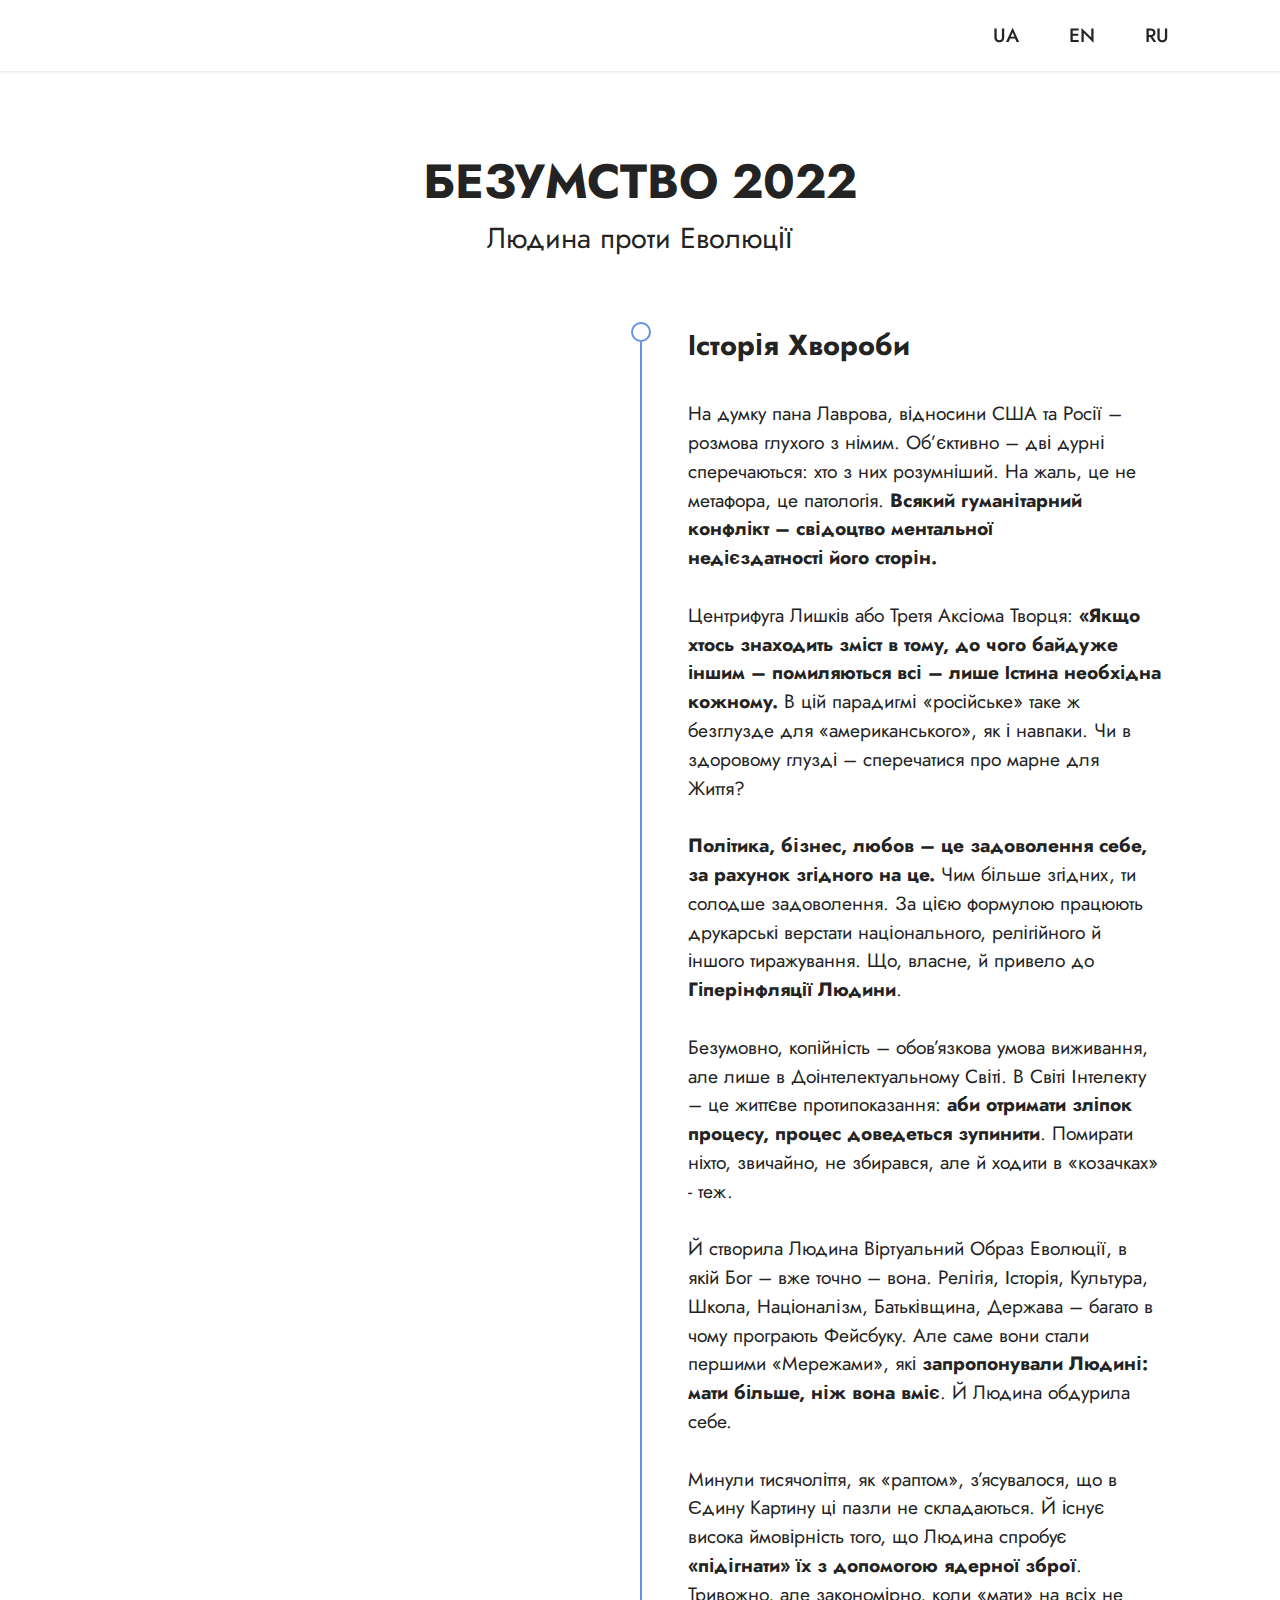
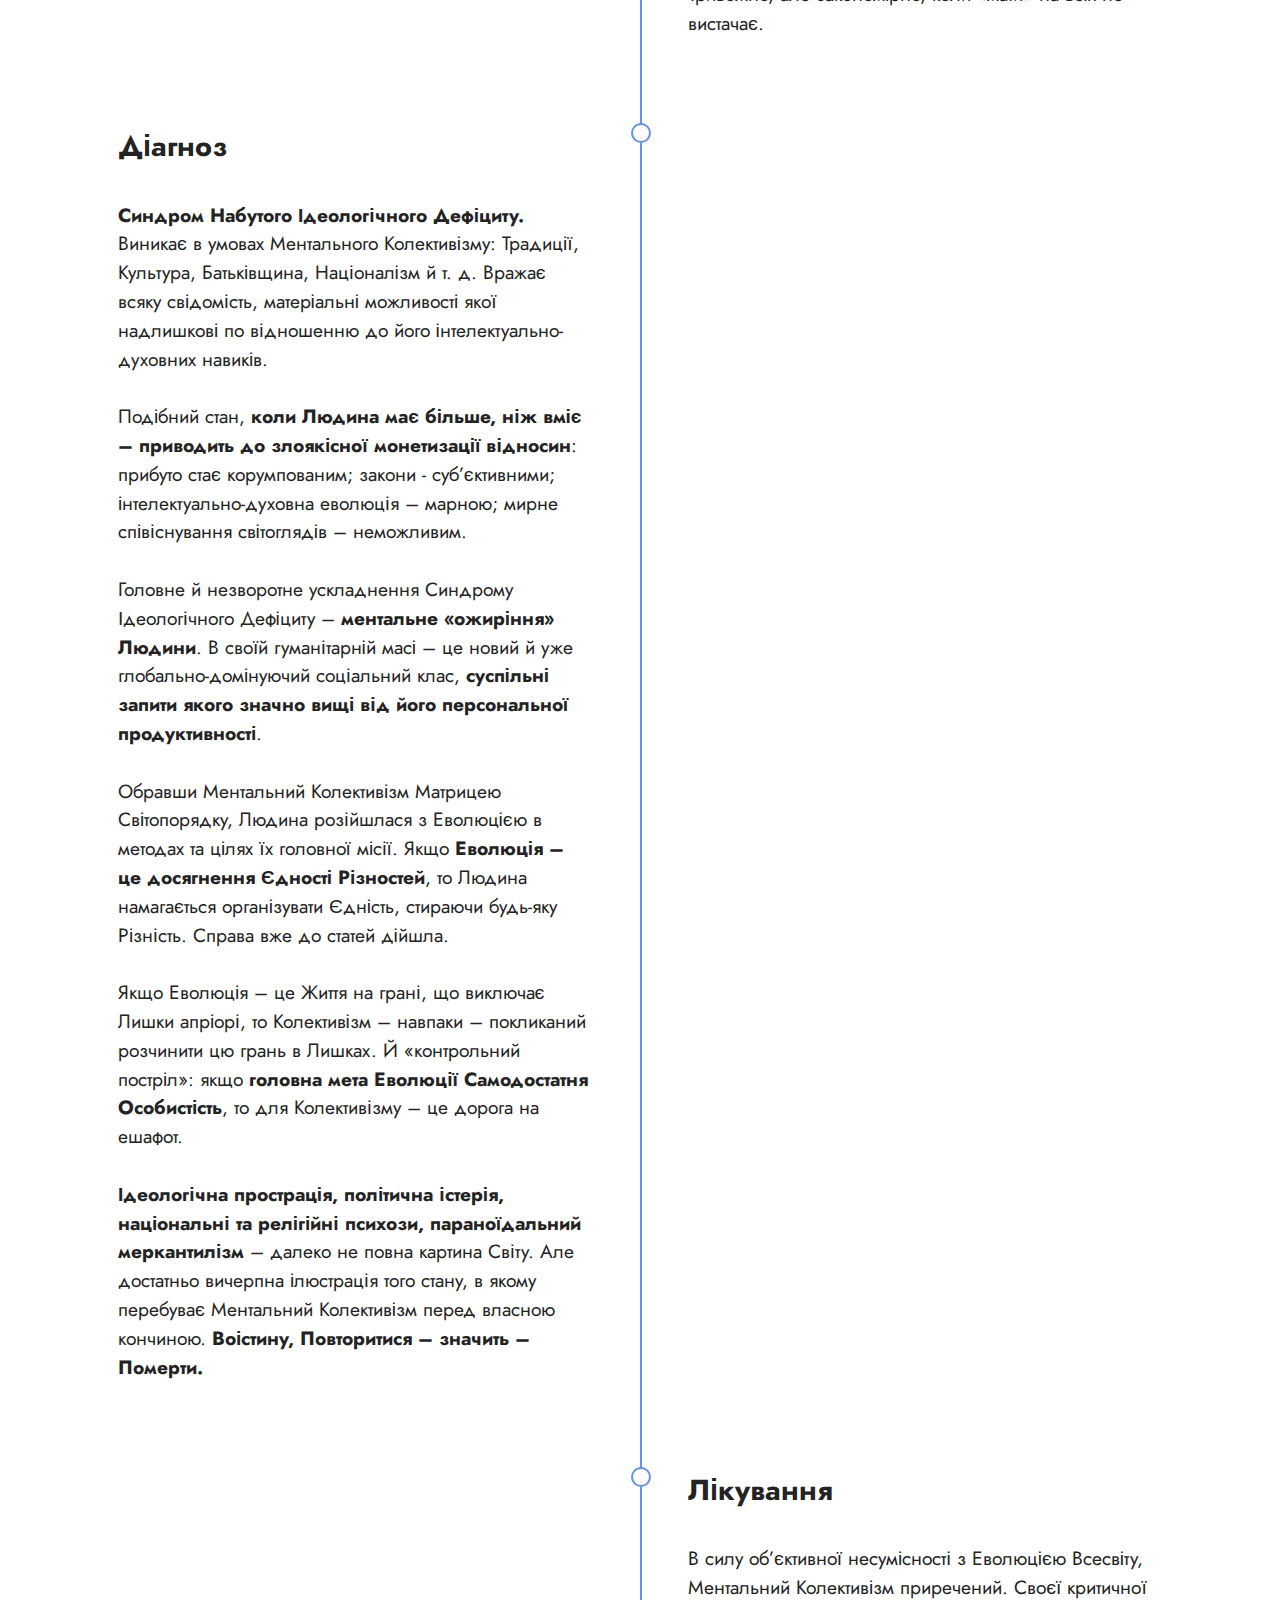
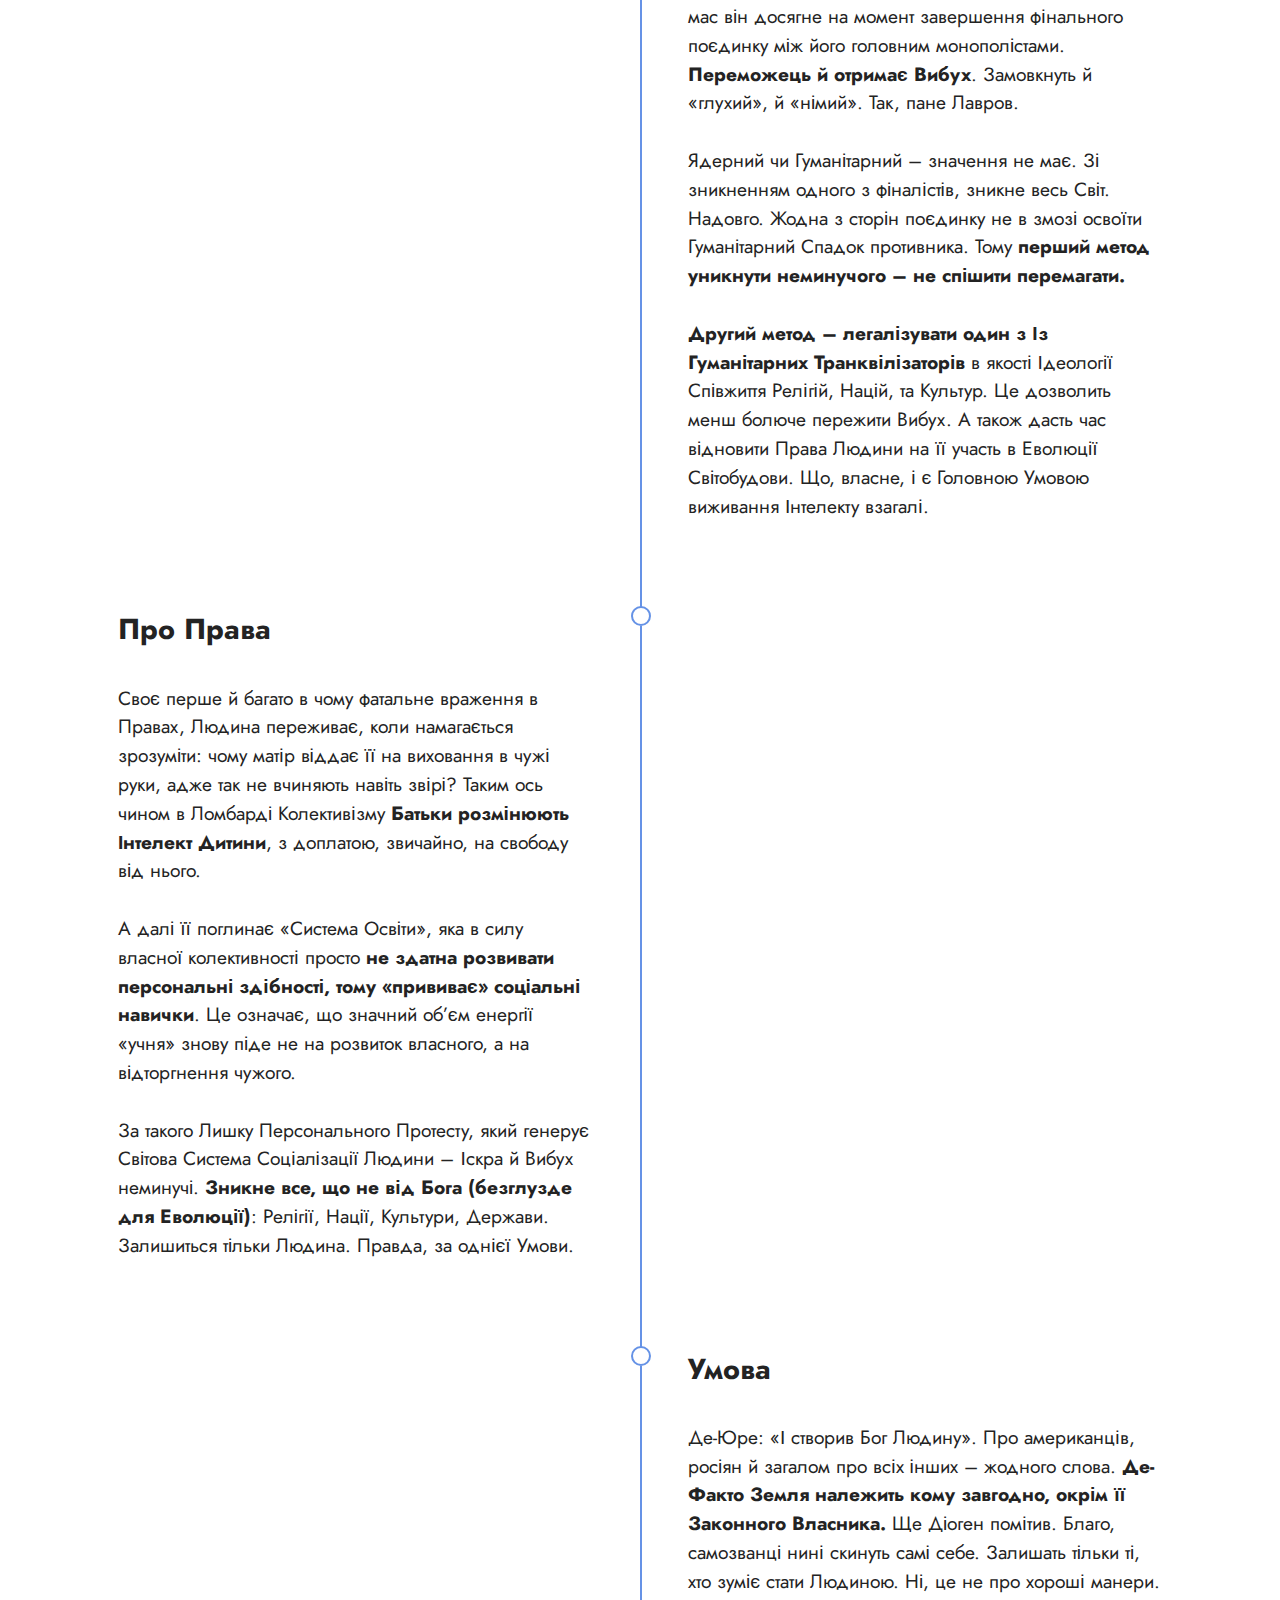
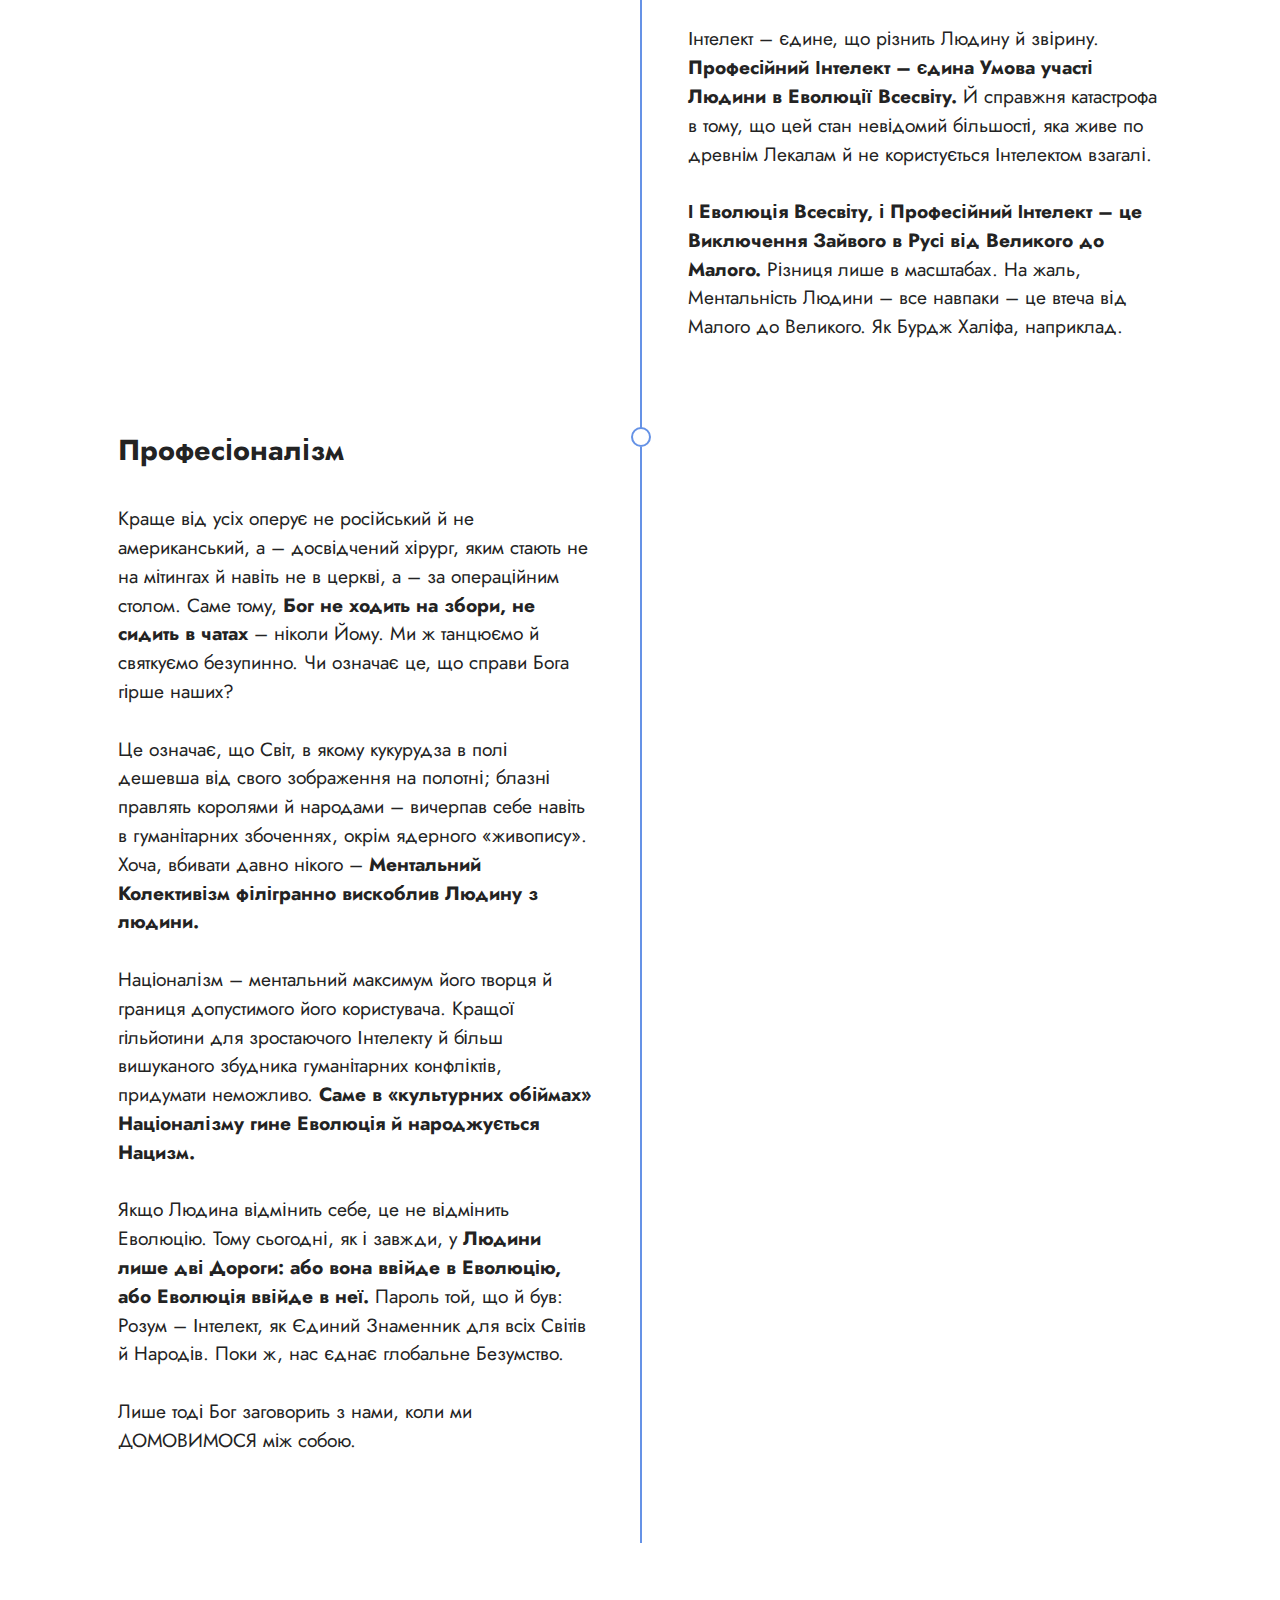
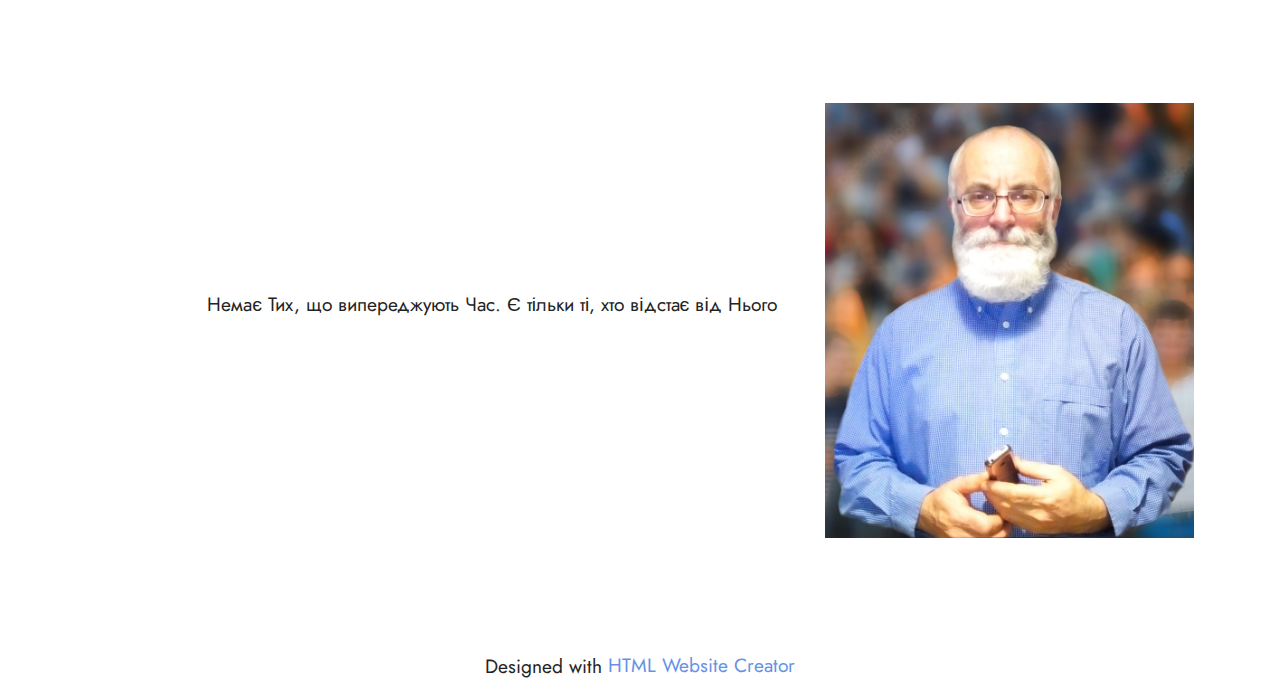
==== commit 6a26475d: "Add files via upload" ====
--- a/1.html
+++ b/1.html
@@ -223,7 +223,7 @@
             </div>
         </div>
     </div>
-</section><section class="display-7" style="padding: 0;align-items: center;justify-content: center;flex-wrap: wrap;    align-content: center;display: flex;position: relative;height: 4rem;"><a href="https://mobiri.se/1626405" style="flex: 1 1;height: 4rem;position: absolute;width: 100%;z-index: 1;"><img alt="" style="height: 4rem;" src="[data-uri]"></a><p style="margin: 0;text-align: center;" class="display-7">Built with &#8204;</p><a style="z-index:1" href="https://mobirise.com/offline-website-builder.html">Offline Website Creator</a></section><script src="assets/bootstrap/js/bootstrap.bundle.min.js"></script>  <script src="assets/smoothscroll/smooth-scroll.js"></script>  <script src="assets/ytplayer/index.js"></script>  <script src="assets/dropdown/js/navbar-dropdown.js"></script>  <script src="assets/theme/js/script.js"></script>  
+</section><section class="display-7" style="padding: 0;align-items: center;justify-content: center;flex-wrap: wrap;    align-content: center;display: flex;position: relative;height: 4rem;"><a href="https://mobiri.se/1626405" style="flex: 1 1;height: 4rem;position: absolute;width: 100%;z-index: 1;"><img alt="" style="height: 4rem;" src="[data-uri]"></a><p style="margin: 0;text-align: center;" class="display-7">Designed with &#8204;</p><a style="z-index:1" href="https://mobirise.com/html-builder.html">HTML Website Creator</a></section><script src="assets/bootstrap/js/bootstrap.bundle.min.js"></script>  <script src="assets/smoothscroll/smooth-scroll.js"></script>  <script src="assets/ytplayer/index.js"></script>  <script src="assets/dropdown/js/navbar-dropdown.js"></script>  <script src="assets/theme/js/script.js"></script>  
   
   
 </body>
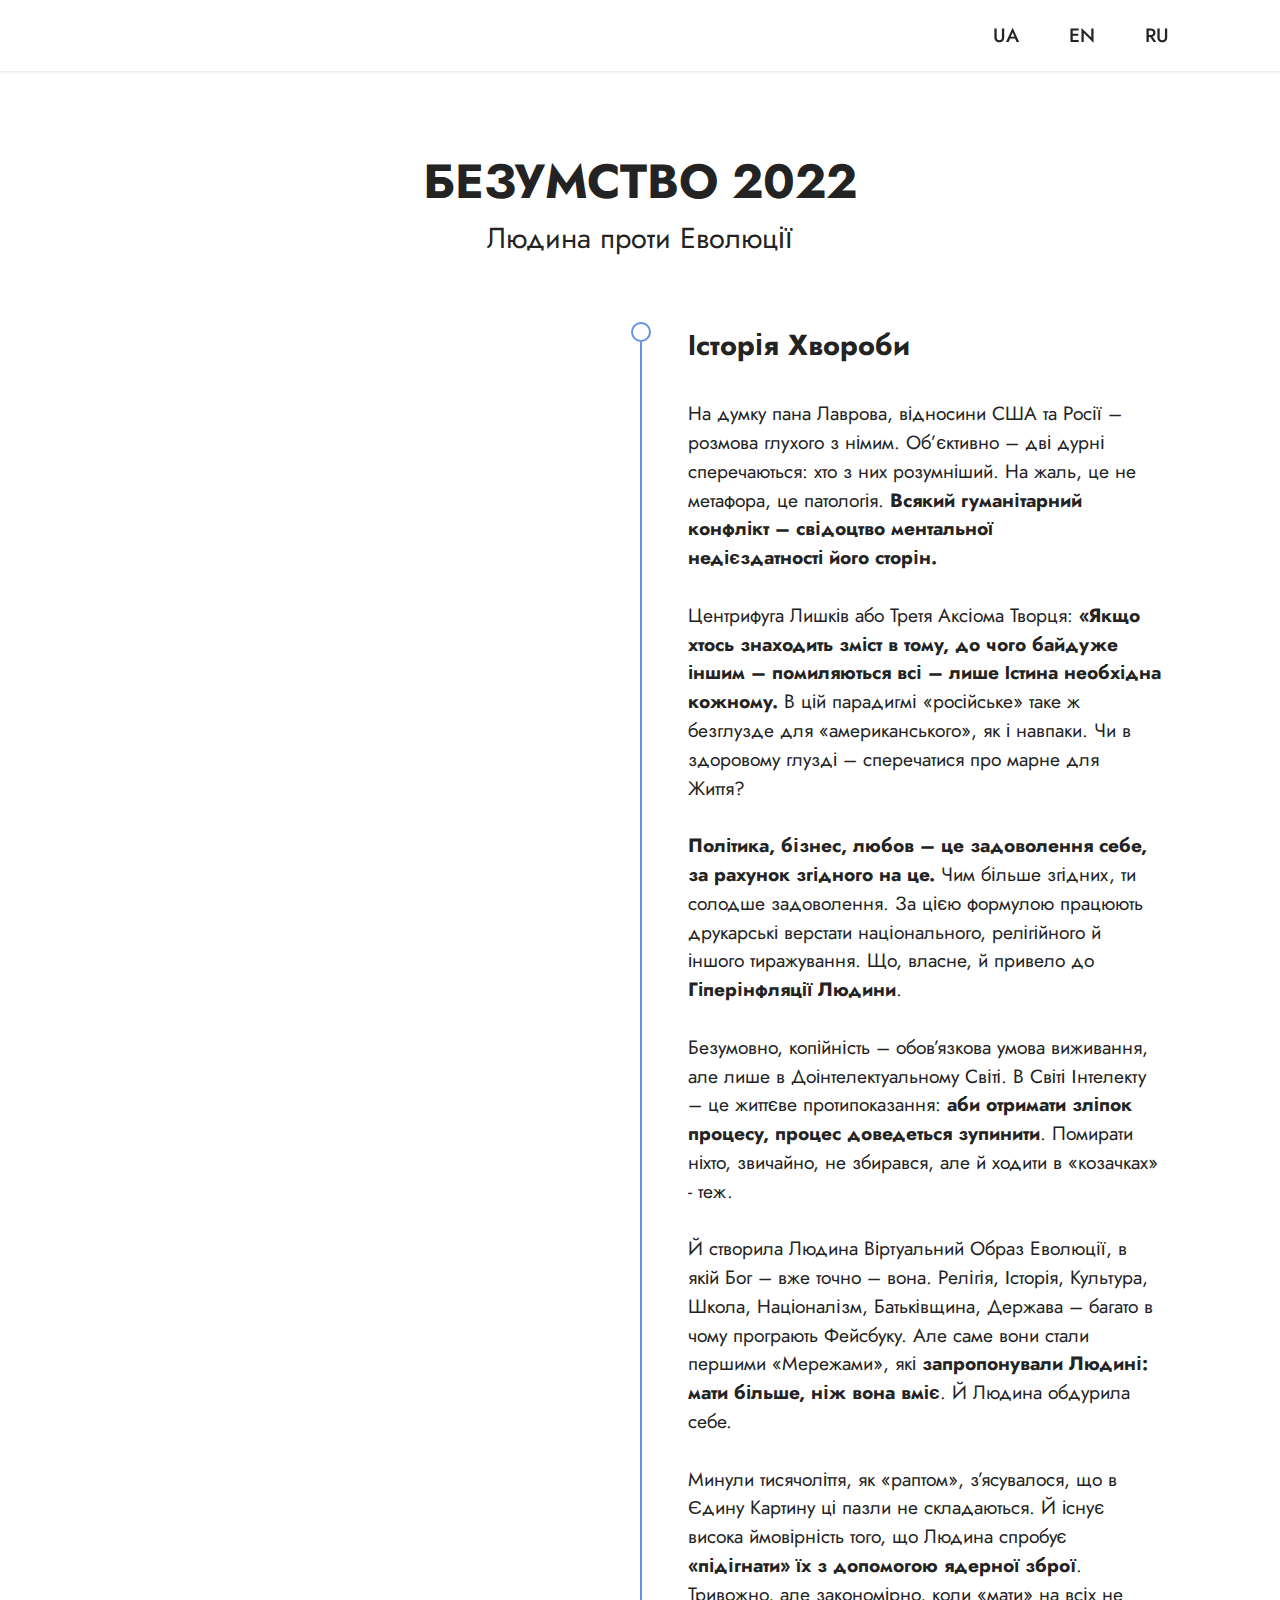
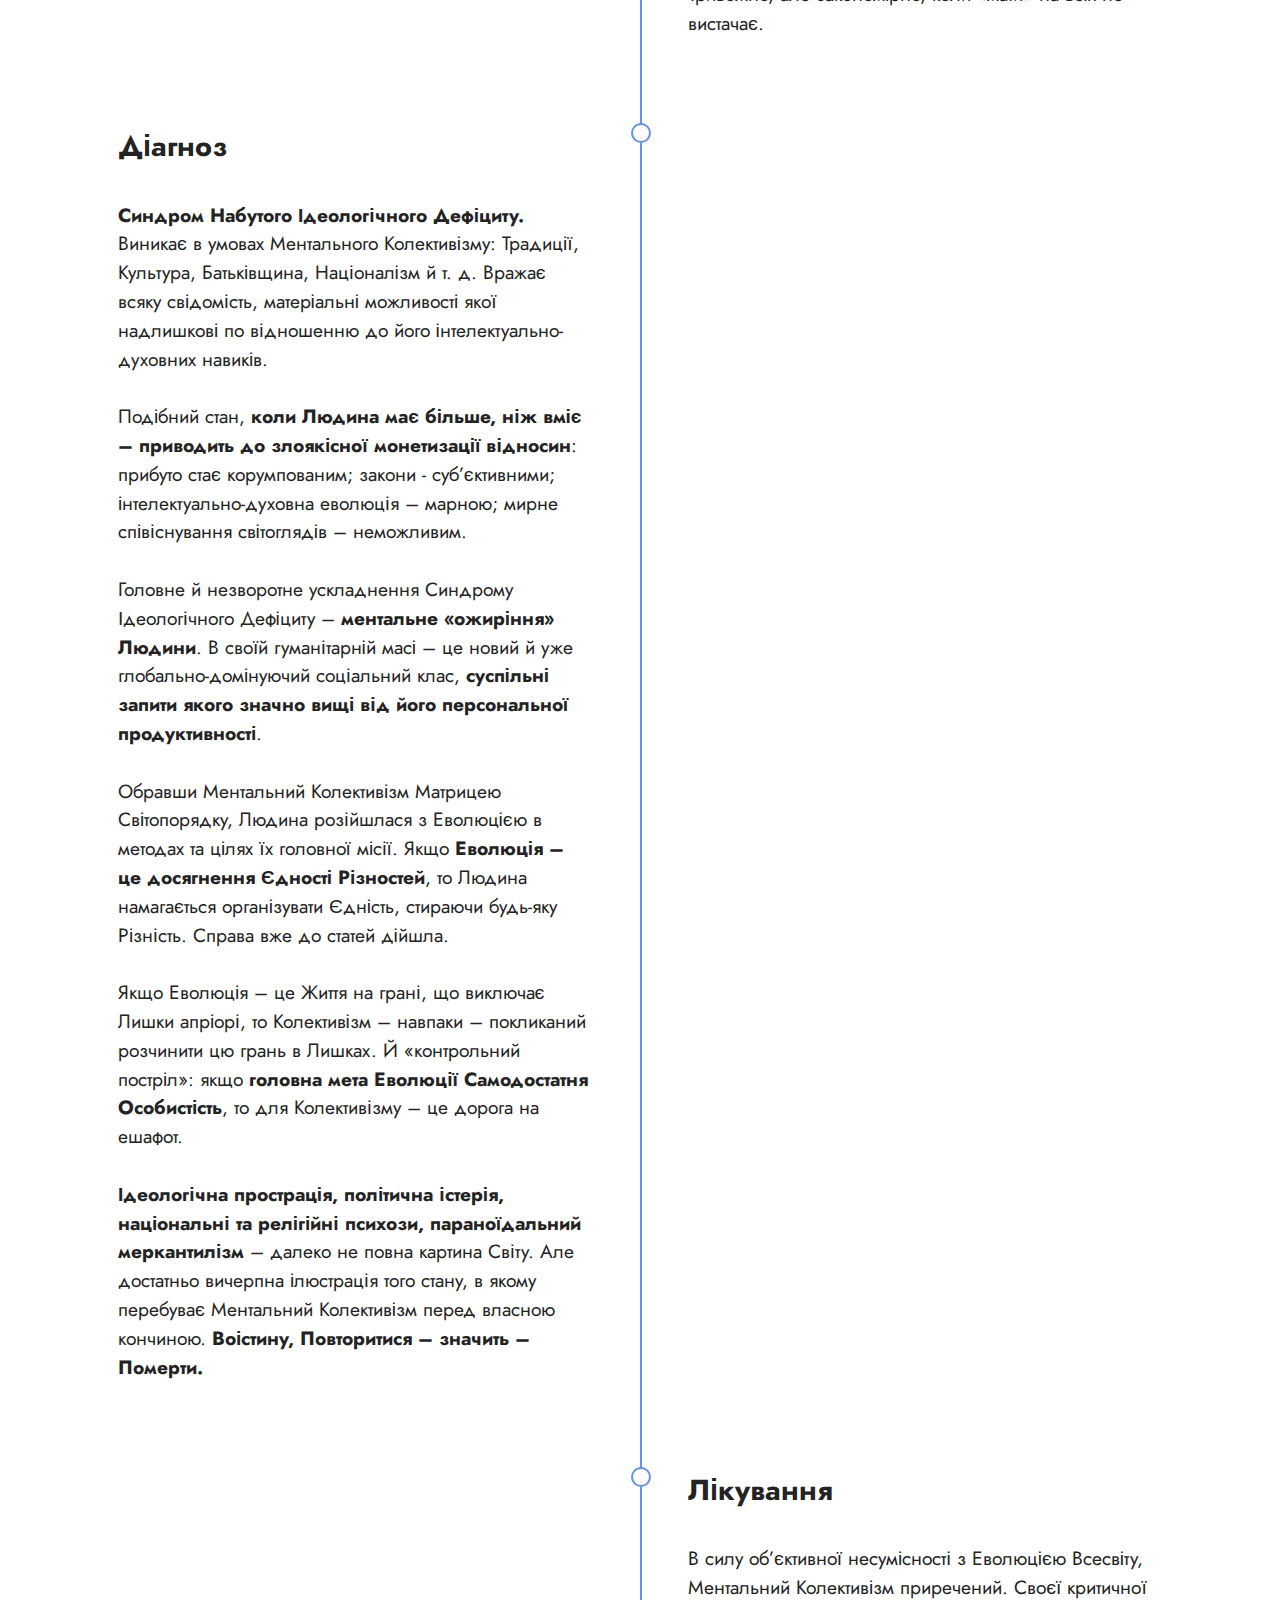
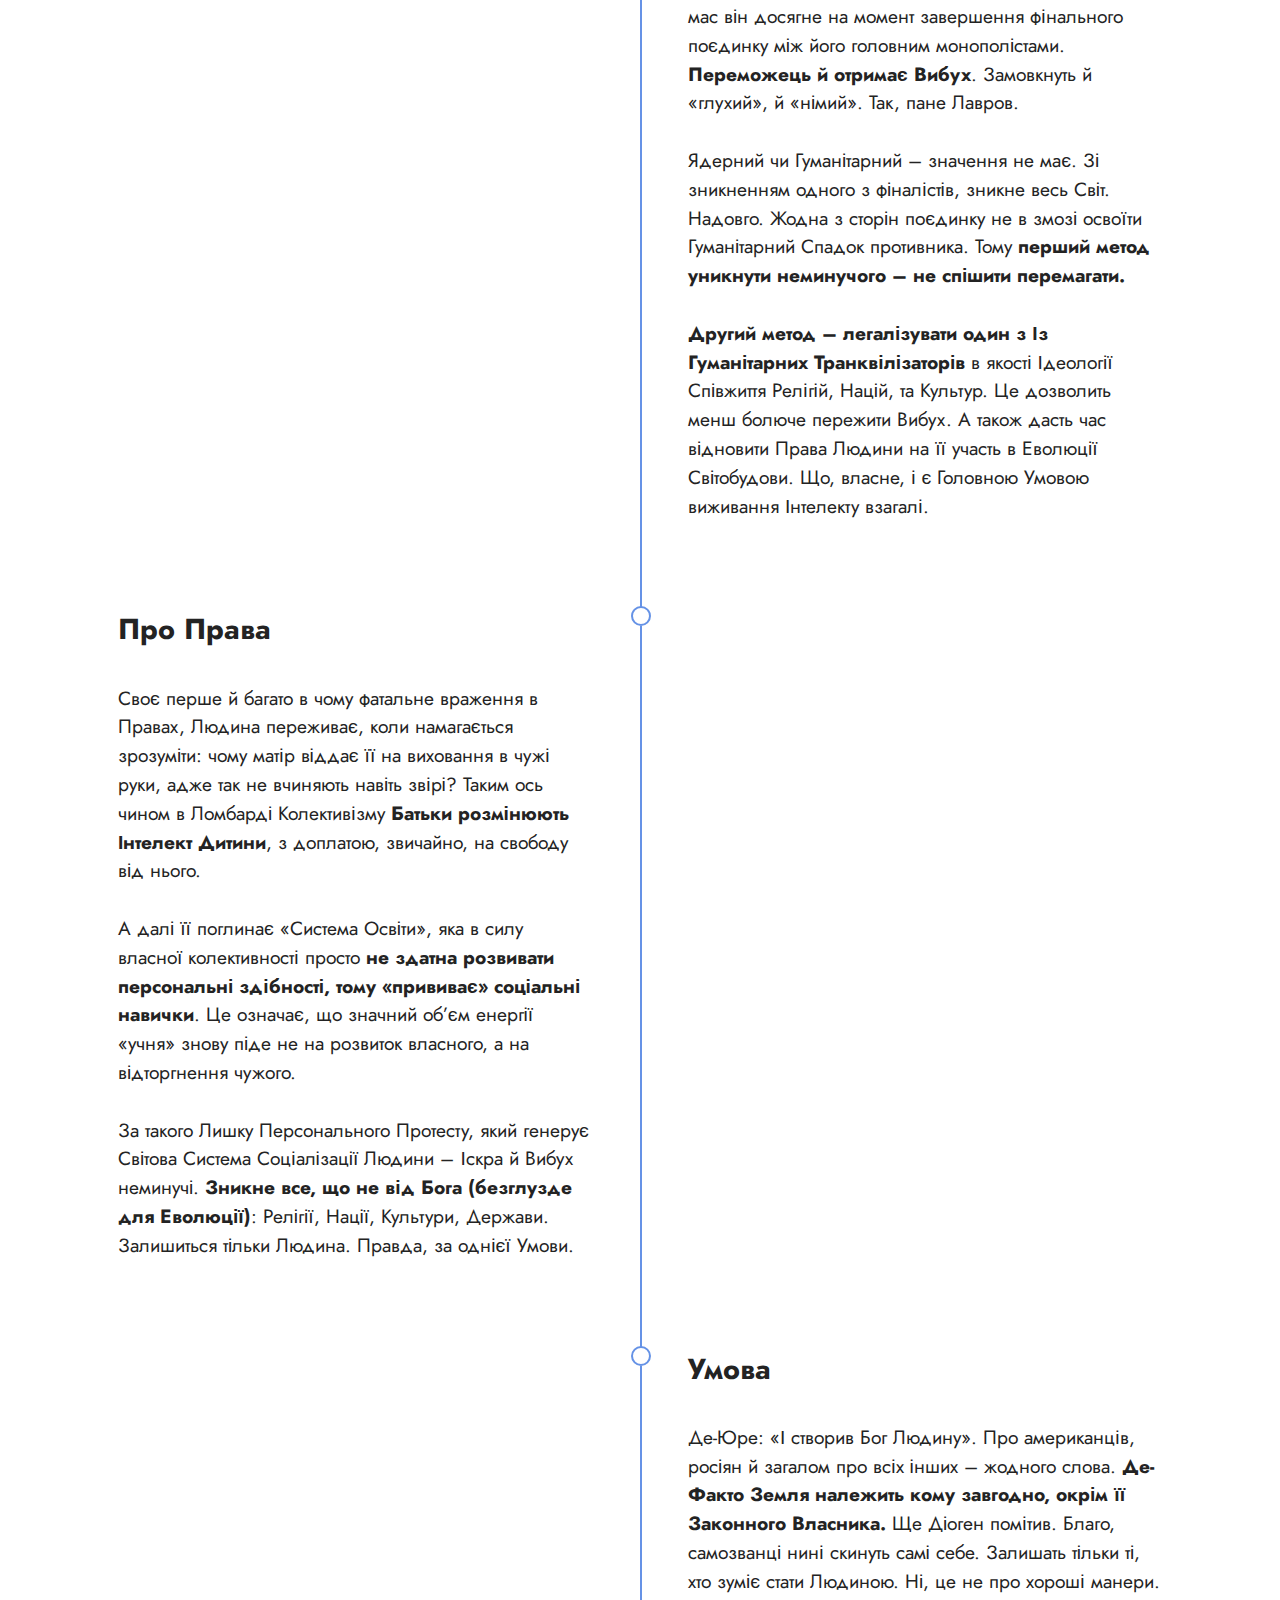
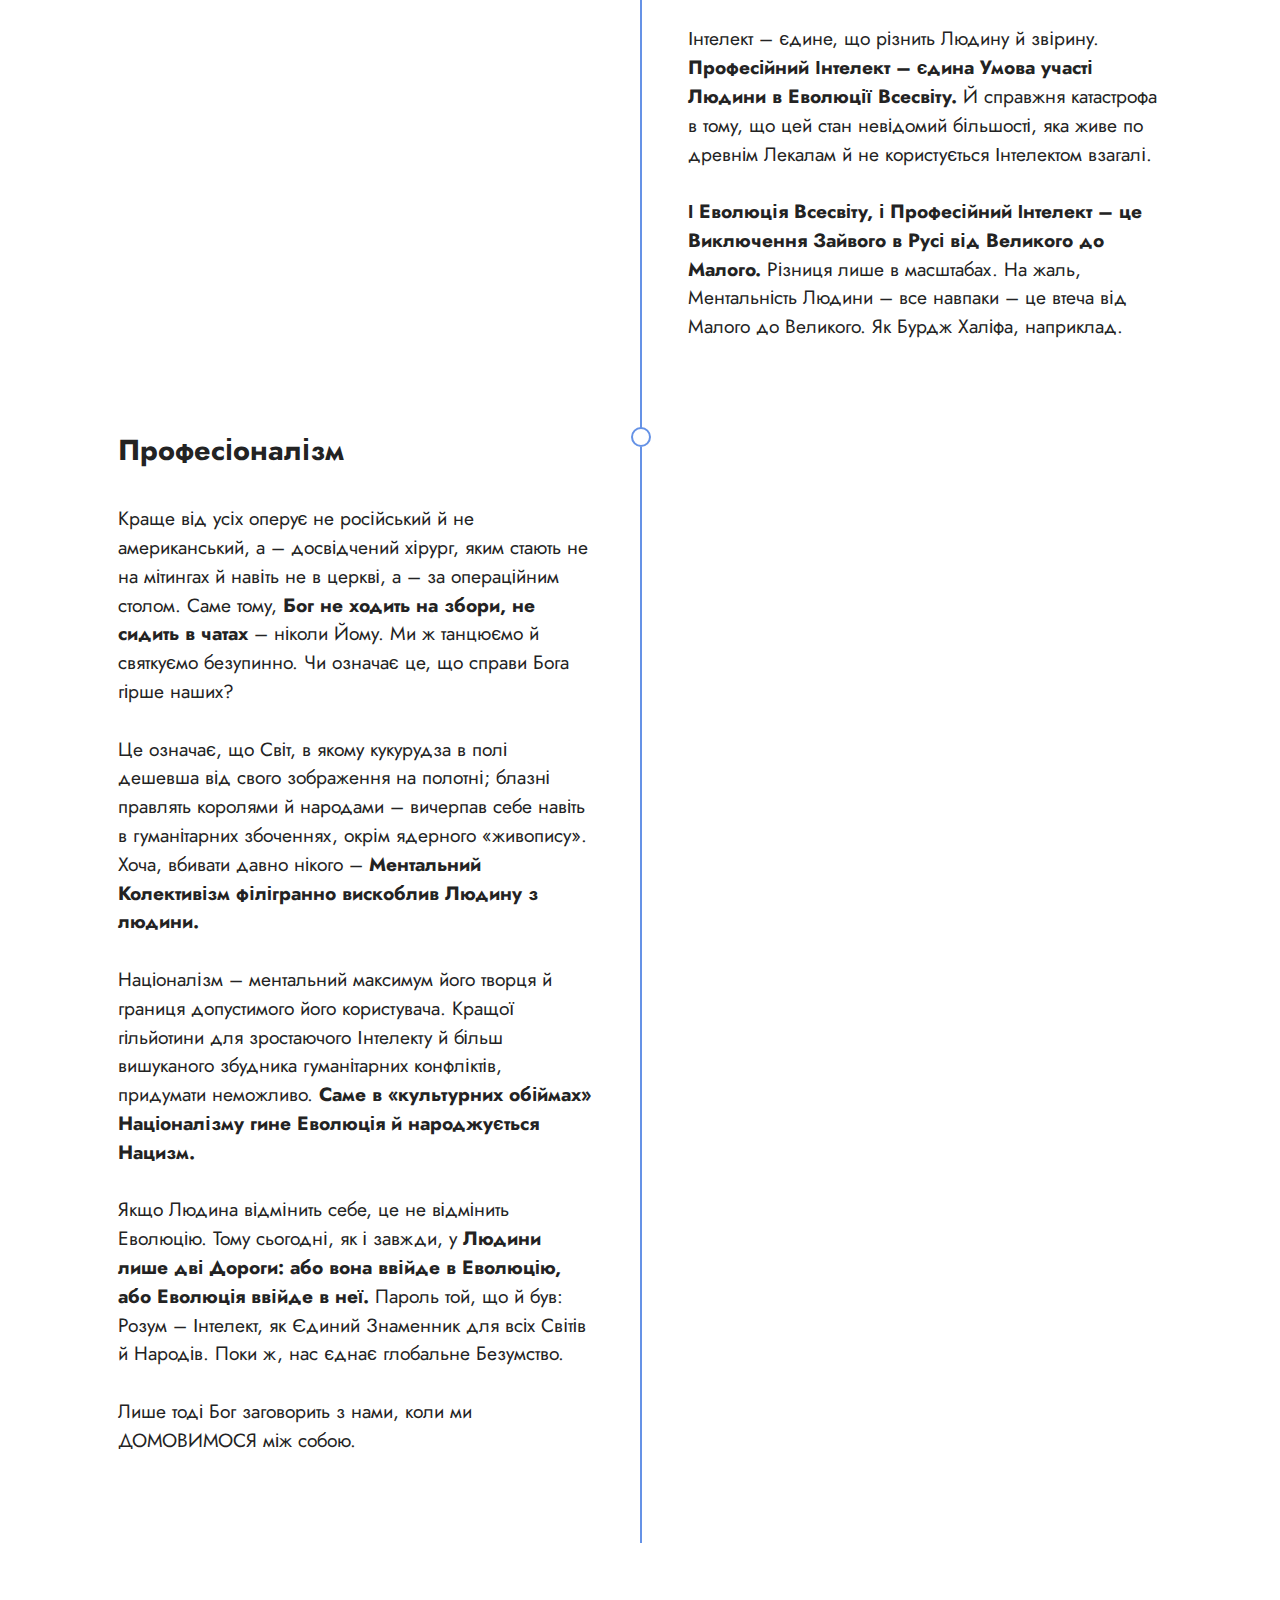
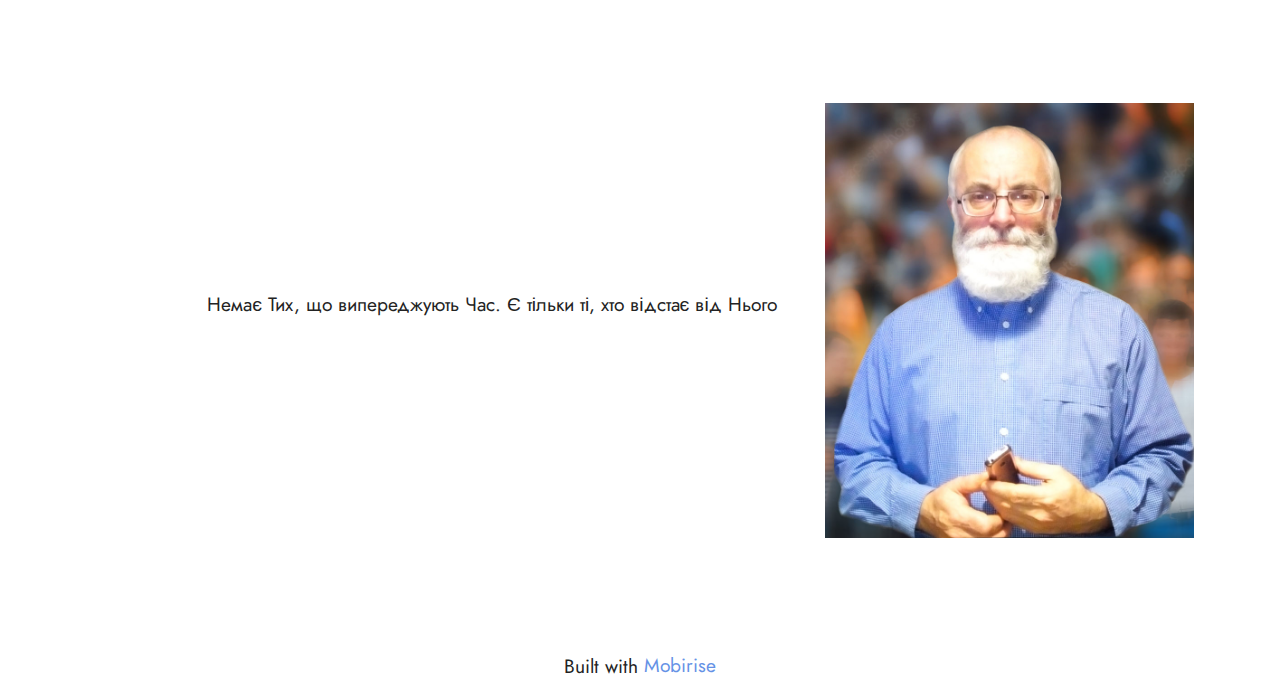
==== commit b5ec71e4: "Add files via upload" ====
--- a/1.html
+++ b/1.html
@@ -223,7 +223,7 @@
             </div>
         </div>
     </div>
-</section><section class="display-7" style="padding: 0;align-items: center;justify-content: center;flex-wrap: wrap;    align-content: center;display: flex;position: relative;height: 4rem;"><a href="https://mobiri.se/1626405" style="flex: 1 1;height: 4rem;position: absolute;width: 100%;z-index: 1;"><img alt="" style="height: 4rem;" src="[data-uri]"></a><p style="margin: 0;text-align: center;" class="display-7">Designed with &#8204;</p><a style="z-index:1" href="https://mobirise.com/html-builder.html">HTML Website Creator</a></section><script src="assets/bootstrap/js/bootstrap.bundle.min.js"></script>  <script src="assets/smoothscroll/smooth-scroll.js"></script>  <script src="assets/ytplayer/index.js"></script>  <script src="assets/dropdown/js/navbar-dropdown.js"></script>  <script src="assets/theme/js/script.js"></script>  
+</section><section class="display-7" style="padding: 0;align-items: center;justify-content: center;flex-wrap: wrap;    align-content: center;display: flex;position: relative;height: 4rem;"><a href="https://mobiri.se/1626405" style="flex: 1 1;height: 4rem;position: absolute;width: 100%;z-index: 1;"><img alt="" style="height: 4rem;" src="[data-uri]"></a><p style="margin: 0;text-align: center;" class="display-7">Built with &#8204;</p><a style="z-index:1" href="https://mobirise.com">Mobirise </a></section><script src="assets/bootstrap/js/bootstrap.bundle.min.js"></script>  <script src="assets/smoothscroll/smooth-scroll.js"></script>  <script src="assets/ytplayer/index.js"></script>  <script src="assets/dropdown/js/navbar-dropdown.js"></script>  <script src="assets/theme/js/script.js"></script>  
   
   
 </body>
